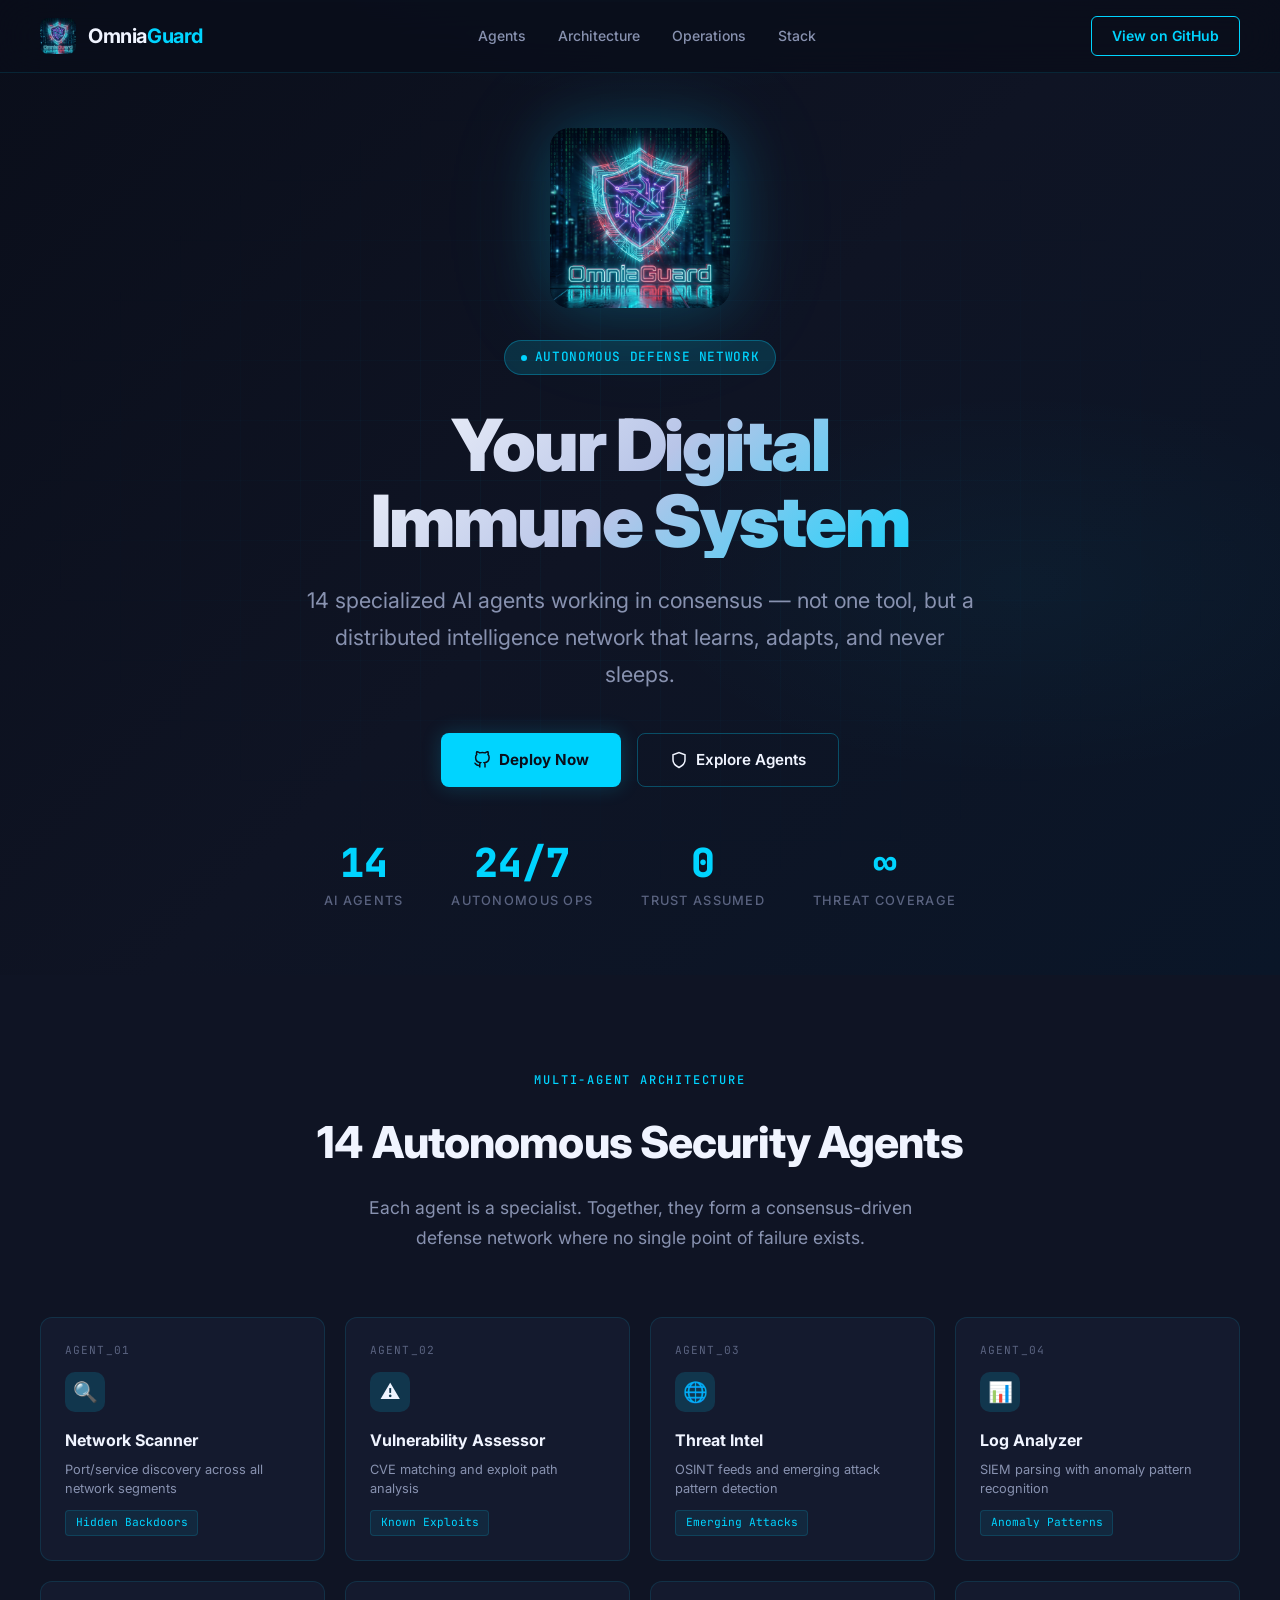
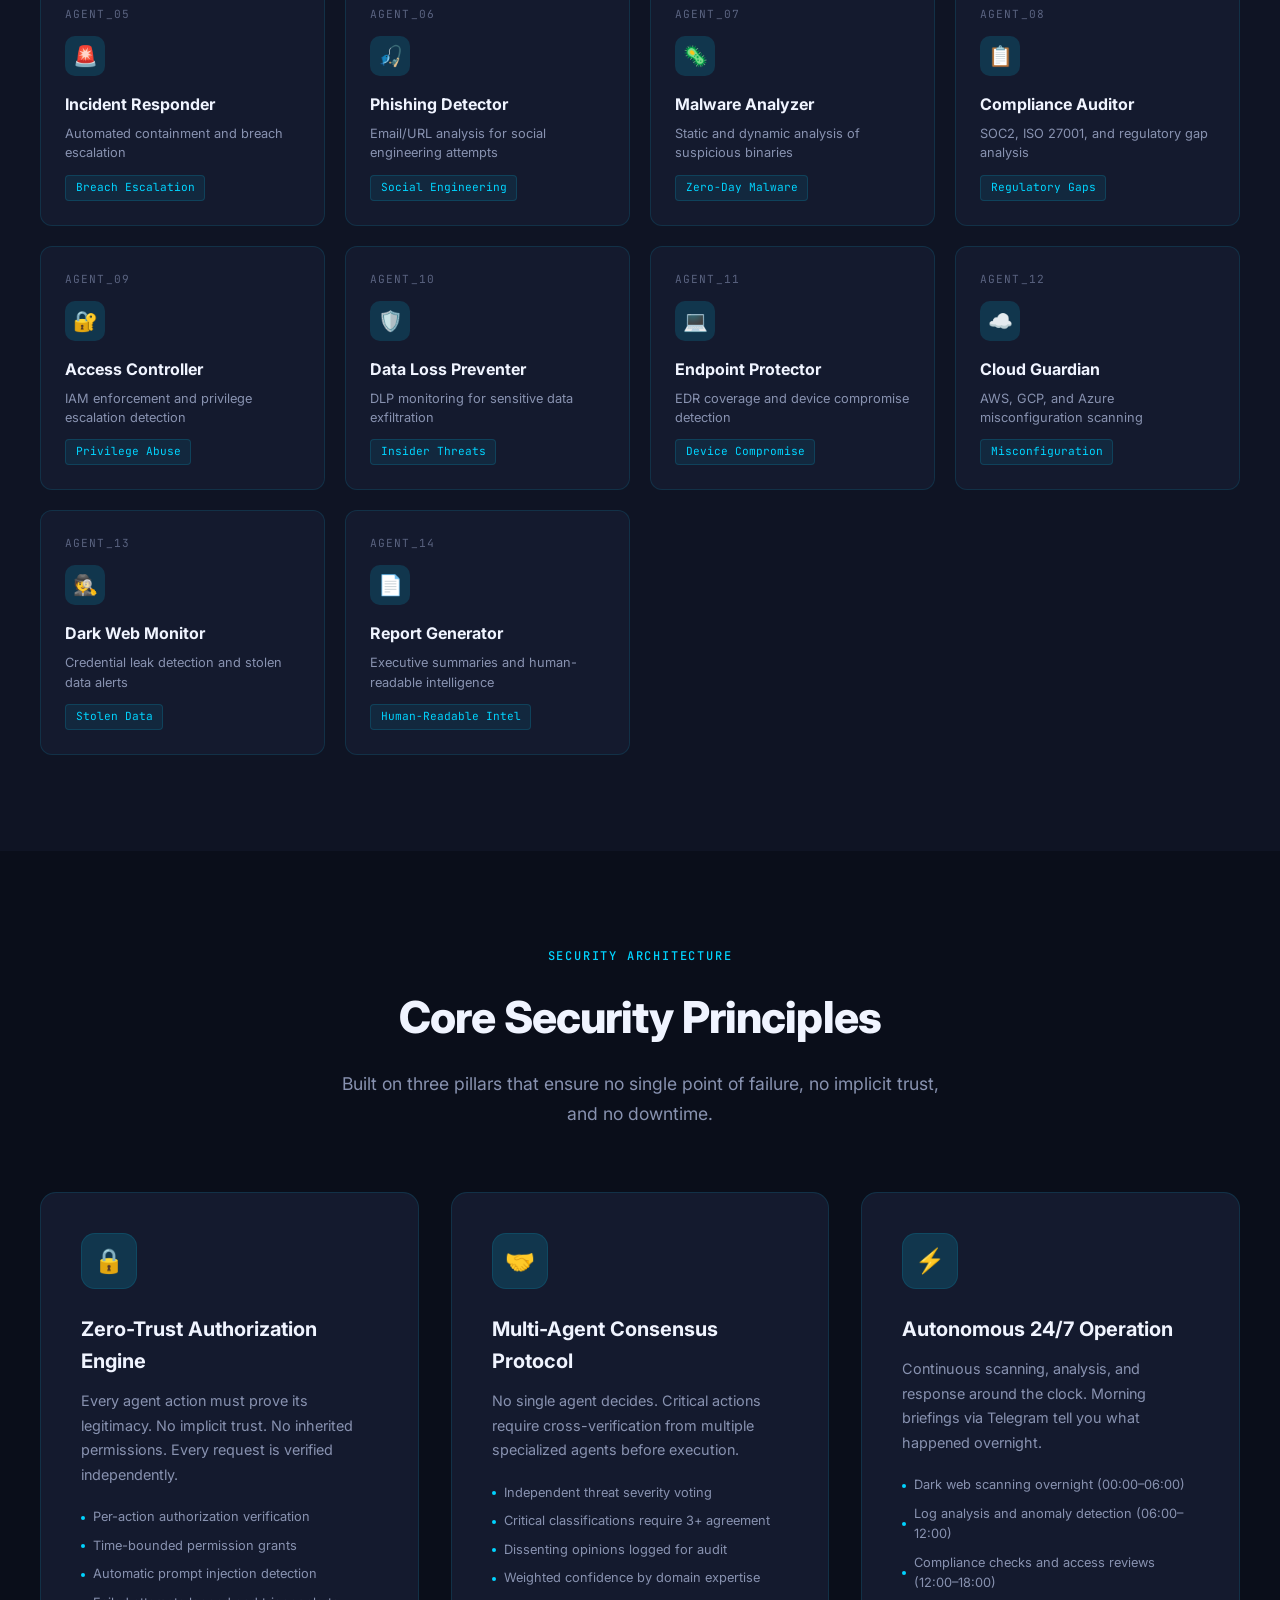
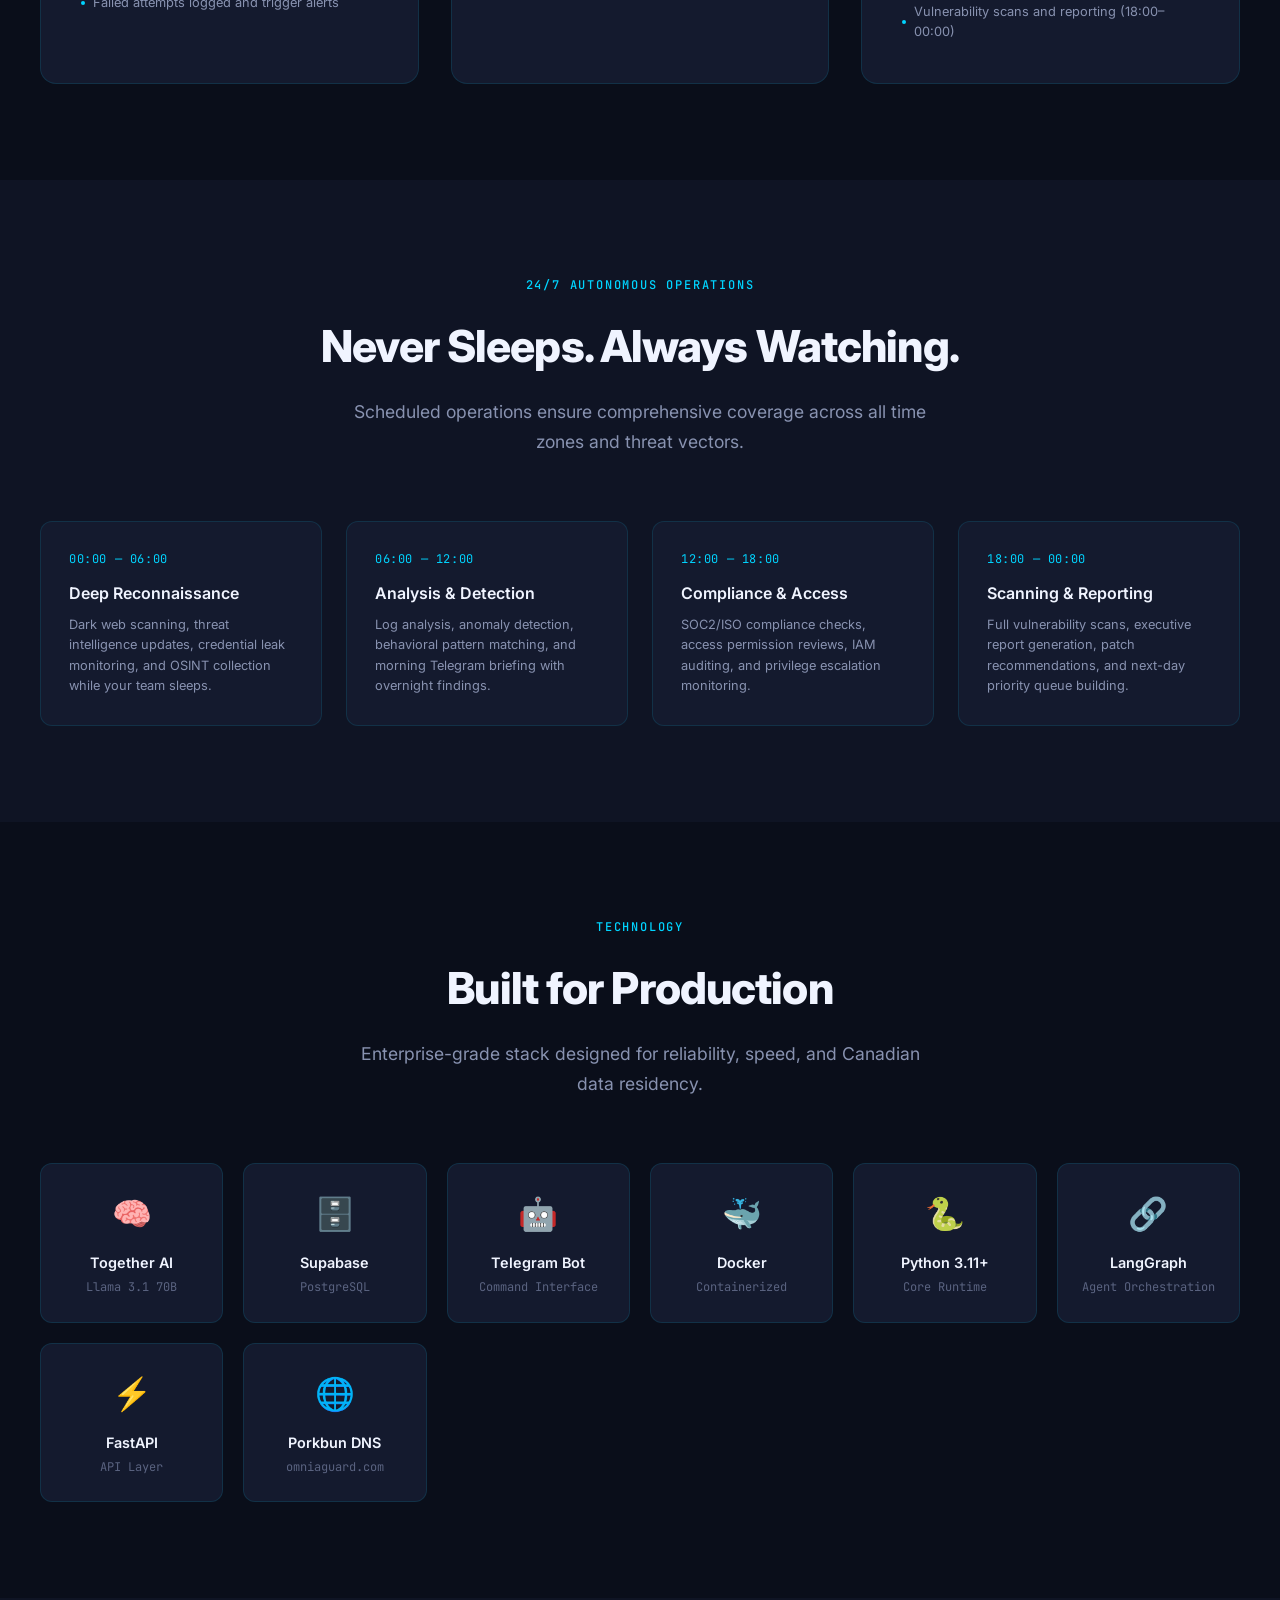
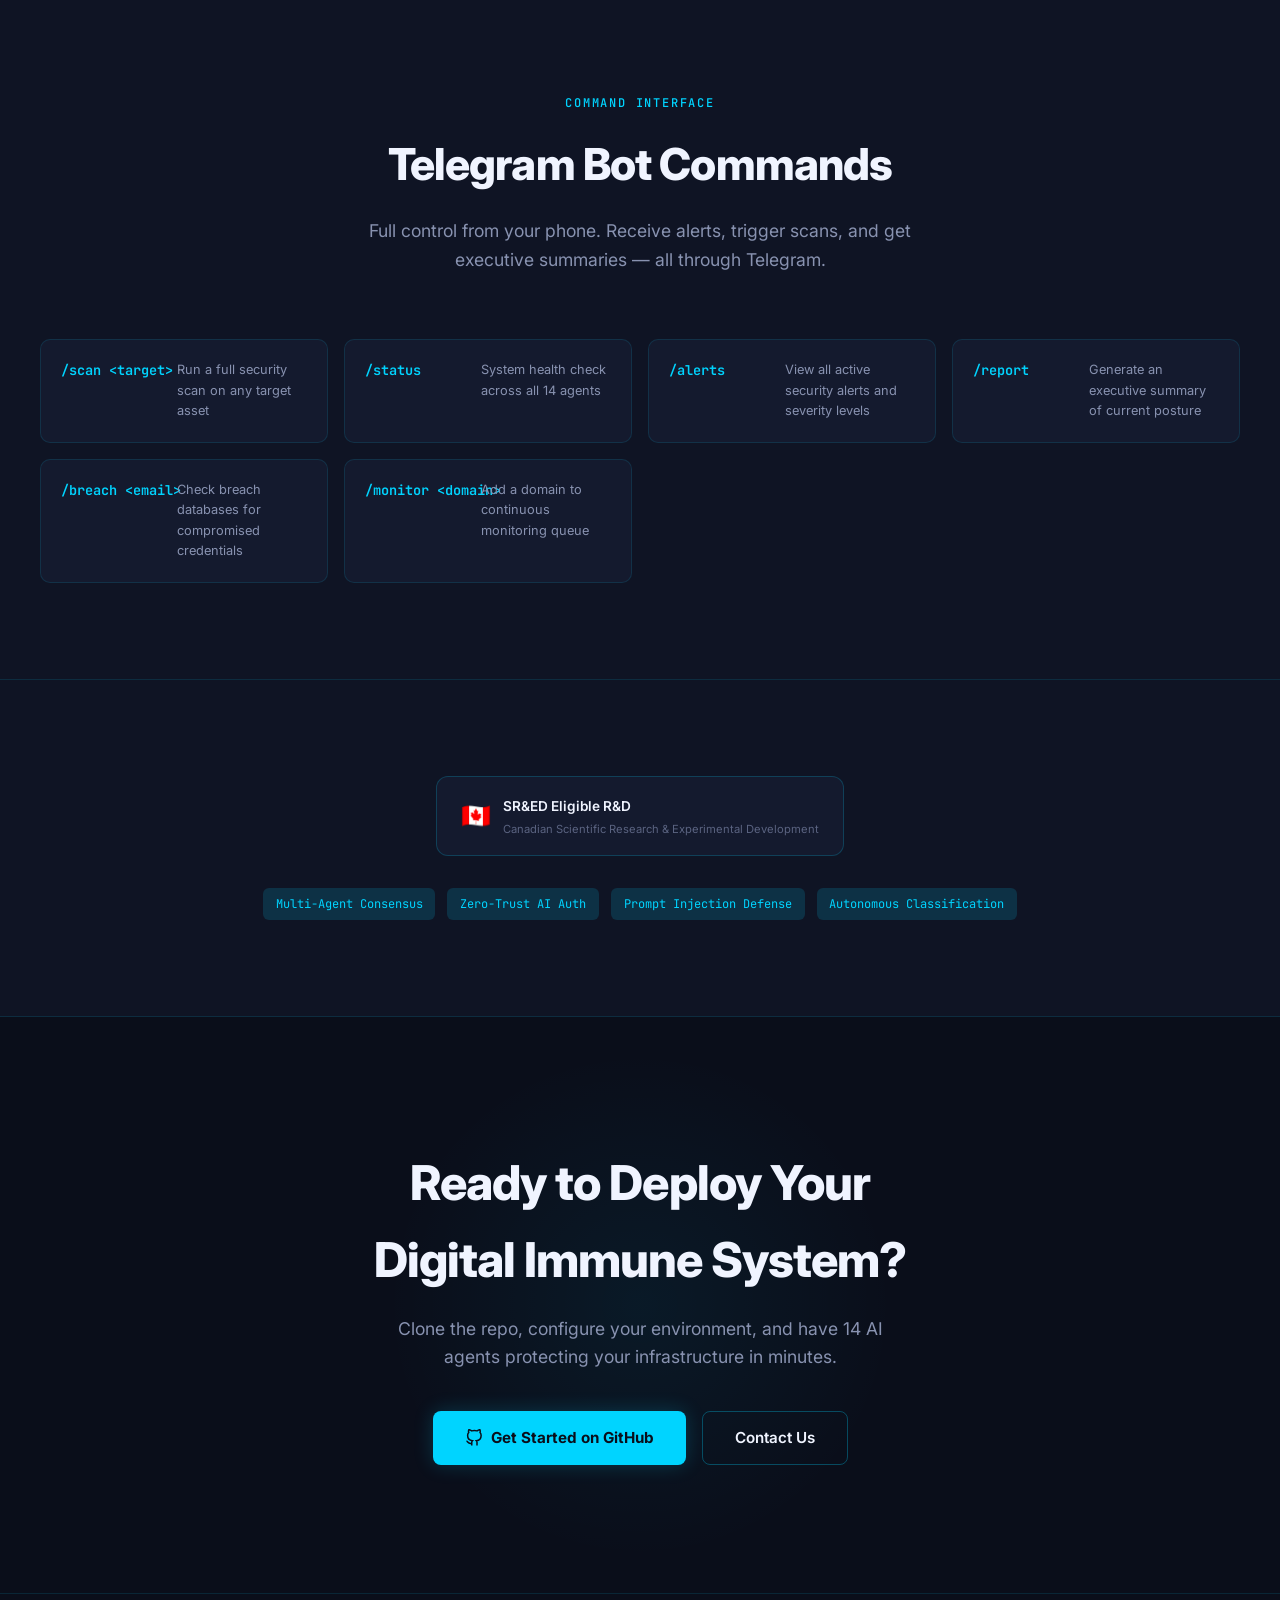
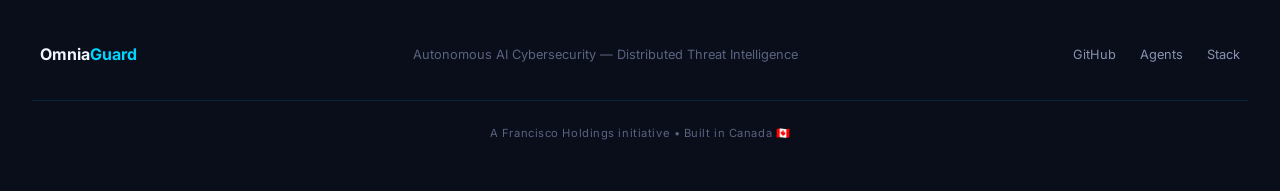
==== index.html @ f6791fde "R&D: Custom landing page with professional dark cybernetic design - Full custom HTML/CSS landing pag" ====
<!DOCTYPE html>
<html lang="en">
<head>
    <meta charset="UTF-8">
    <meta name="viewport" content="width=device-width, initial-scale=1.0">
    <title>OmniaGuard | Autonomous AI Cybersecurity Platform</title>
    <meta name="description" content="14 specialized AI agents working in consensus. Not one tool — a digital immune system that learns, adapts, and never sleeps.">
    <meta name="keywords" content="AI cybersecurity, autonomous security, multi-agent, zero-trust, threat detection, OmniaGuard">
    <meta name="author" content="Francisco Holdings">
    <meta property="og:title" content="OmniaGuard | Autonomous AI Cybersecurity Platform">
    <meta property="og:description" content="14 AI agents. Zero-trust architecture. 24/7 autonomous defense.">
    <meta property="og:type" content="website">
    <link rel="preconnect" href="https://fonts.googleapis.com">
    <link rel="preconnect" href="https://fonts.gstatic.com" crossorigin>
    <link href="https://fonts.googleapis.com/css2?family=JetBrains+Mono:wght@400;500;700&family=Inter:wght@300;400;500;600;700;800;900&display=swap" rel="stylesheet">
    <style>
        /* ============================================
           OmniaGuard Landing Page
           Design: Dark Cybernetic Command Center
           Colors: Deep Navy #0A0E1A, Cyan #00D4FF, 
                   Slate #1A1F35, White #F0F4FF
           ============================================ */

        *, *::before, *::after {
            margin: 0;
            padding: 0;
            box-sizing: border-box;
        }

        :root {
            --bg-primary: #0A0E1A;
            --bg-secondary: #0F1424;
            --bg-card: #141A2E;
            --bg-card-hover: #1A2140;
            --accent: #00D4FF;
            --accent-dim: rgba(0, 212, 255, 0.15);
            --accent-glow: rgba(0, 212, 255, 0.4);
            --text-primary: #F0F4FF;
            --text-secondary: #8892B0;
            --text-muted: #5A6380;
            --border: rgba(0, 212, 255, 0.12);
            --border-hover: rgba(0, 212, 255, 0.3);
            --gradient-hero: linear-gradient(135deg, #0A0E1A 0%, #0F1424 50%, #0A1628 100%);
            --font-sans: 'Inter', -apple-system, BlinkMacSystemFont, sans-serif;
            --font-mono: 'JetBrains Mono', 'Fira Code', monospace;
            --ease-out: cubic-bezier(0.23, 1, 0.32, 1);
            --ease-in-out: cubic-bezier(0.77, 0, 0.175, 1);
        }

        html {
            scroll-behavior: smooth;
            -webkit-font-smoothing: antialiased;
            -moz-osx-font-smoothing: grayscale;
        }

        body {
            font-family: var(--font-sans);
            background: var(--bg-primary);
            color: var(--text-primary);
            line-height: 1.6;
            overflow-x: hidden;
        }

        /* ===== NAVIGATION ===== */
        .nav {
            position: fixed;
            top: 0;
            left: 0;
            right: 0;
            z-index: 1000;
            padding: 1rem 2rem;
            background: rgba(10, 14, 26, 0.85);
            backdrop-filter: blur(20px);
            border-bottom: 1px solid var(--border);
            transition: all 0.3s var(--ease-out);
        }

        .nav-inner {
            max-width: 1200px;
            margin: 0 auto;
            display: flex;
            align-items: center;
            justify-content: space-between;
        }

        .nav-logo {
            display: flex;
            align-items: center;
            gap: 0.75rem;
            text-decoration: none;
        }

        .nav-logo-icon {
            width: 36px;
            height: 36px;
            position: relative;
            border-radius: 8px;
            overflow: hidden;
        }

        .nav-logo-icon img {
            width: 100%;
            height: 100%;
            object-fit: cover;
        }

        .nav-logo-icon svg {
            width: 100%;
            height: 100%;
        }

        .nav-logo-text {
            font-size: 1.25rem;
            font-weight: 700;
            color: var(--text-primary);
            letter-spacing: -0.02em;
        }

        .nav-logo-text span {
            color: var(--accent);
        }

        .nav-links {
            display: flex;
            gap: 2rem;
            list-style: none;
        }

        .nav-links a {
            color: var(--text-secondary);
            text-decoration: none;
            font-size: 0.875rem;
            font-weight: 500;
            transition: color 0.2s var(--ease-out);
            position: relative;
        }

        .nav-links a:hover {
            color: var(--accent);
        }

        .nav-links a::after {
            content: '';
            position: absolute;
            bottom: -4px;
            left: 0;
            width: 0;
            height: 2px;
            background: var(--accent);
            transition: width 0.3s var(--ease-out);
        }

        .nav-links a:hover::after {
            width: 100%;
        }

        .nav-cta {
            padding: 0.5rem 1.25rem;
            background: transparent;
            border: 1px solid var(--accent);
            color: var(--accent);
            border-radius: 6px;
            font-size: 0.875rem;
            font-weight: 600;
            text-decoration: none;
            transition: all 0.2s var(--ease-out);
        }

        .nav-cta:hover {
            background: var(--accent);
            color: var(--bg-primary);
            box-shadow: 0 0 20px var(--accent-glow);
        }

        /* ===== HERO SECTION ===== */
        .hero {
            min-height: 100vh;
            display: flex;
            align-items: center;
            justify-content: center;
            position: relative;
            padding: 8rem 2rem 4rem;
            background: var(--gradient-hero);
            overflow: hidden;
        }

        .hero::before {
            content: '';
            position: absolute;
            top: 0;
            left: 0;
            right: 0;
            bottom: 0;
            background: 
                radial-gradient(ellipse 80% 50% at 50% -20%, rgba(0, 212, 255, 0.08) 0%, transparent 60%),
                radial-gradient(ellipse 60% 40% at 80% 60%, rgba(0, 212, 255, 0.04) 0%, transparent 50%);
            pointer-events: none;
        }

        /* Grid background */
        .hero-grid {
            position: absolute;
            top: 0;
            left: 0;
            right: 0;
            bottom: 0;
            background-image: 
                linear-gradient(rgba(0, 212, 255, 0.03) 1px, transparent 1px),
                linear-gradient(90deg, rgba(0, 212, 255, 0.03) 1px, transparent 1px);
            background-size: 60px 60px;
            mask-image: radial-gradient(ellipse 70% 60% at 50% 50%, black 20%, transparent 70%);
            -webkit-mask-image: radial-gradient(ellipse 70% 60% at 50% 50%, black 20%, transparent 70%);
        }

        /* Floating particles */
        .particles {
            position: absolute;
            top: 0;
            left: 0;
            right: 0;
            bottom: 0;
            pointer-events: none;
        }

        .particle {
            position: absolute;
            width: 3px;
            height: 3px;
            background: var(--accent);
            border-radius: 50%;
            opacity: 0;
            animation: float-particle 8s infinite;
        }

        .particle:nth-child(1) { left: 10%; top: 20%; animation-delay: 0s; }
        .particle:nth-child(2) { left: 25%; top: 60%; animation-delay: 1.5s; }
        .particle:nth-child(3) { left: 45%; top: 30%; animation-delay: 3s; }
        .particle:nth-child(4) { left: 65%; top: 70%; animation-delay: 4.5s; }
        .particle:nth-child(5) { left: 80%; top: 40%; animation-delay: 6s; }
        .particle:nth-child(6) { left: 90%; top: 80%; animation-delay: 2s; }
        .particle:nth-child(7) { left: 15%; top: 85%; animation-delay: 5s; }
        .particle:nth-child(8) { left: 55%; top: 15%; animation-delay: 7s; }

        @keyframes float-particle {
            0%, 100% { opacity: 0; transform: translateY(0) scale(1); }
            10% { opacity: 0.6; }
            50% { opacity: 0.3; transform: translateY(-40px) scale(1.5); }
            90% { opacity: 0.6; }
        }

        .hero-logo {
            width: 180px;
            height: 180px;
            margin: 0 auto 2rem;
            border-radius: 20px;
            overflow: hidden;
            box-shadow: 0 0 60px rgba(0, 212, 255, 0.2), 0 0 120px rgba(0, 212, 255, 0.1);
            animation: fade-up 0.6s var(--ease-out) forwards;
        }

        .hero-logo img {
            width: 100%;
            height: 100%;
            object-fit: cover;
        }

        .hero-content {
            position: relative;
            z-index: 2;
            text-align: center;
            max-width: 900px;
        }

        .hero-badge {
            display: inline-flex;
            align-items: center;
            gap: 0.5rem;
            padding: 0.4rem 1rem;
            background: var(--accent-dim);
            border: 1px solid var(--border-hover);
            border-radius: 100px;
            font-size: 0.8rem;
            font-weight: 500;
            color: var(--accent);
            margin-bottom: 2rem;
            font-family: var(--font-mono);
            letter-spacing: 0.05em;
        }

        .hero-badge::before {
            content: '';
            width: 6px;
            height: 6px;
            background: var(--accent);
            border-radius: 50%;
            animation: pulse-dot 2s infinite;
        }

        @keyframes pulse-dot {
            0%, 100% { opacity: 1; box-shadow: 0 0 0 0 var(--accent-glow); }
            50% { opacity: 0.7; box-shadow: 0 0 0 6px transparent; }
        }

        .hero-title {
            font-size: clamp(2.5rem, 6vw, 4.5rem);
            font-weight: 900;
            line-height: 1.05;
            letter-spacing: -0.03em;
            margin-bottom: 1.5rem;
            background: linear-gradient(135deg, #FFFFFF 0%, #B8C5E8 50%, #00D4FF 100%);
            -webkit-background-clip: text;
            -webkit-text-fill-color: transparent;
            background-clip: text;
        }

        .hero-subtitle {
            font-size: clamp(1.1rem, 2vw, 1.35rem);
            color: var(--text-secondary);
            max-width: 680px;
            margin: 0 auto 2.5rem;
            line-height: 1.7;
            font-weight: 400;
        }

        .hero-stats {
            display: flex;
            justify-content: center;
            gap: 3rem;
            margin-top: 3.5rem;
            flex-wrap: wrap;
        }

        .hero-stat {
            text-align: center;
        }

        .hero-stat-number {
            font-size: 2.5rem;
            font-weight: 800;
            color: var(--accent);
            font-family: var(--font-mono);
            line-height: 1;
        }

        .hero-stat-label {
            font-size: 0.8rem;
            color: var(--text-muted);
            text-transform: uppercase;
            letter-spacing: 0.1em;
            margin-top: 0.5rem;
            font-weight: 500;
        }

        .hero-actions {
            display: flex;
            gap: 1rem;
            justify-content: center;
            flex-wrap: wrap;
        }

        .btn-primary {
            display: inline-flex;
            align-items: center;
            gap: 0.5rem;
            padding: 0.875rem 2rem;
            background: var(--accent);
            color: var(--bg-primary);
            border: none;
            border-radius: 8px;
            font-size: 0.95rem;
            font-weight: 700;
            text-decoration: none;
            cursor: pointer;
            transition: all 0.2s var(--ease-out);
            box-shadow: 0 0 20px rgba(0, 212, 255, 0.2);
        }

        .btn-primary:hover {
            transform: translateY(-2px);
            box-shadow: 0 0 40px rgba(0, 212, 255, 0.4);
        }

        .btn-primary:active {
            transform: scale(0.97);
        }

        .btn-secondary {
            display: inline-flex;
            align-items: center;
            gap: 0.5rem;
            padding: 0.875rem 2rem;
            background: transparent;
            color: var(--text-primary);
            border: 1px solid var(--border-hover);
            border-radius: 8px;
            font-size: 0.95rem;
            font-weight: 600;
            text-decoration: none;
            cursor: pointer;
            transition: all 0.2s var(--ease-out);
        }

        .btn-secondary:hover {
            border-color: var(--accent);
            background: var(--accent-dim);
            transform: translateY(-2px);
        }

        /* ===== SECTIONS COMMON ===== */
        .section {
            padding: 6rem 2rem;
            position: relative;
        }

        .section-inner {
            max-width: 1200px;
            margin: 0 auto;
        }

        .section-header {
            text-align: center;
            margin-bottom: 4rem;
        }

        .section-label {
            font-family: var(--font-mono);
            font-size: 0.75rem;
            font-weight: 500;
            color: var(--accent);
            text-transform: uppercase;
            letter-spacing: 0.15em;
            margin-bottom: 1rem;
            display: block;
        }

        .section-title {
            font-size: clamp(1.75rem, 4vw, 2.75rem);
            font-weight: 800;
            letter-spacing: -0.02em;
            margin-bottom: 1rem;
            color: var(--text-primary);
        }

        .section-desc {
            font-size: 1.1rem;
            color: var(--text-secondary);
            max-width: 600px;
            margin: 0 auto;
            line-height: 1.7;
        }

        /* ===== AGENTS SECTION ===== */
        .agents-section {
            background: var(--bg-secondary);
        }

        .agents-grid {
            display: grid;
            grid-template-columns: repeat(auto-fill, minmax(260px, 1fr));
            gap: 1.25rem;
        }

        .agent-card {
            background: var(--bg-card);
            border: 1px solid var(--border);
            border-radius: 12px;
            padding: 1.5rem;
            transition: all 0.3s var(--ease-out);
            position: relative;
            overflow: hidden;
        }

        .agent-card::before {
            content: '';
            position: absolute;
            top: 0;
            left: 0;
            right: 0;
            height: 2px;
            background: linear-gradient(90deg, transparent, var(--accent), transparent);
            opacity: 0;
            transition: opacity 0.3s var(--ease-out);
        }

        .agent-card:hover {
            border-color: var(--border-hover);
            background: var(--bg-card-hover);
            transform: translateY(-4px);
            box-shadow: 0 8px 32px rgba(0, 0, 0, 0.3);
        }

        .agent-card:hover::before {
            opacity: 1;
        }

        .agent-number {
            font-family: var(--font-mono);
            font-size: 0.7rem;
            color: var(--text-muted);
            margin-bottom: 0.75rem;
            letter-spacing: 0.1em;
        }

        .agent-icon {
            width: 40px;
            height: 40px;
            display: flex;
            align-items: center;
            justify-content: center;
            background: var(--accent-dim);
            border-radius: 10px;
            margin-bottom: 1rem;
            font-size: 1.25rem;
        }

        .agent-name {
            font-size: 1rem;
            font-weight: 700;
            color: var(--text-primary);
            margin-bottom: 0.4rem;
        }

        .agent-function {
            font-size: 0.8rem;
            color: var(--text-secondary);
            line-height: 1.5;
        }

        .agent-tag {
            display: inline-block;
            margin-top: 0.75rem;
            padding: 0.2rem 0.6rem;
            background: rgba(0, 212, 255, 0.08);
            border: 1px solid rgba(0, 212, 255, 0.15);
            border-radius: 4px;
            font-size: 0.7rem;
            font-family: var(--font-mono);
            color: var(--accent);
        }

        /* ===== PRINCIPLES SECTION ===== */
        .principles-grid {
            display: grid;
            grid-template-columns: repeat(auto-fit, minmax(320px, 1fr));
            gap: 2rem;
        }

        .principle-card {
            background: var(--bg-card);
            border: 1px solid var(--border);
            border-radius: 16px;
            padding: 2.5rem;
            position: relative;
            transition: all 0.3s var(--ease-out);
        }

        .principle-card:hover {
            border-color: var(--border-hover);
            transform: translateY(-2px);
        }

        .principle-icon {
            width: 56px;
            height: 56px;
            display: flex;
            align-items: center;
            justify-content: center;
            background: var(--accent-dim);
            border: 1px solid var(--border);
            border-radius: 14px;
            margin-bottom: 1.5rem;
            font-size: 1.5rem;
        }

        .principle-title {
            font-size: 1.25rem;
            font-weight: 700;
            margin-bottom: 0.75rem;
            color: var(--text-primary);
        }

        .principle-desc {
            font-size: 0.9rem;
            color: var(--text-secondary);
            line-height: 1.7;
            margin-bottom: 1.25rem;
        }

        .principle-features {
            list-style: none;
            display: flex;
            flex-direction: column;
            gap: 0.5rem;
        }

        .principle-features li {
            font-size: 0.8rem;
            color: var(--text-secondary);
            display: flex;
            align-items: center;
            gap: 0.5rem;
        }

        .principle-features li::before {
            content: '';
            width: 4px;
            height: 4px;
            background: var(--accent);
            border-radius: 50%;
            flex-shrink: 0;
        }

        /* ===== TECH STACK SECTION ===== */
        .tech-section {
            background: var(--bg-secondary);
        }

        .tech-grid {
            display: grid;
            grid-template-columns: repeat(auto-fit, minmax(180px, 1fr));
            gap: 1.25rem;
        }

        .tech-item {
            background: var(--bg-card);
            border: 1px solid var(--border);
            border-radius: 12px;
            padding: 1.5rem;
            text-align: center;
            transition: all 0.3s var(--ease-out);
        }

        .tech-item:hover {
            border-color: var(--border-hover);
            transform: translateY(-2px);
        }

        .tech-item-icon {
            font-size: 2rem;
            margin-bottom: 0.75rem;
            display: block;
        }

        .tech-item-name {
            font-size: 0.9rem;
            font-weight: 600;
            color: var(--text-primary);
            margin-bottom: 0.25rem;
        }

        .tech-item-desc {
            font-size: 0.75rem;
            color: var(--text-muted);
            font-family: var(--font-mono);
        }

        /* ===== OPERATIONS SECTION ===== */
        .ops-timeline {
            display: grid;
            grid-template-columns: repeat(auto-fit, minmax(240px, 1fr));
            gap: 1.5rem;
        }

        .ops-block {
            background: var(--bg-card);
            border: 1px solid var(--border);
            border-radius: 12px;
            padding: 1.75rem;
            position: relative;
            transition: all 0.3s var(--ease-out);
        }

        .ops-block:hover {
            border-color: var(--border-hover);
        }

        .ops-time {
            font-family: var(--font-mono);
            font-size: 0.75rem;
            color: var(--accent);
            margin-bottom: 0.75rem;
            letter-spacing: 0.05em;
        }

        .ops-title {
            font-size: 1rem;
            font-weight: 600;
            color: var(--text-primary);
            margin-bottom: 0.5rem;
        }

        .ops-desc {
            font-size: 0.8rem;
            color: var(--text-secondary);
            line-height: 1.6;
        }

        /* ===== TELEGRAM SECTION ===== */
        .telegram-section {
            background: var(--bg-secondary);
        }

        .telegram-grid {
            display: grid;
            grid-template-columns: repeat(auto-fill, minmax(280px, 1fr));
            gap: 1rem;
        }

        .telegram-cmd {
            display: flex;
            align-items: flex-start;
            gap: 1rem;
            padding: 1.25rem;
            background: var(--bg-card);
            border: 1px solid var(--border);
            border-radius: 10px;
            transition: all 0.2s var(--ease-out);
        }

        .telegram-cmd:hover {
            border-color: var(--border-hover);
        }

        .telegram-cmd-code {
            font-family: var(--font-mono);
            font-size: 0.85rem;
            color: var(--accent);
            font-weight: 600;
            white-space: nowrap;
            min-width: 100px;
        }

        .telegram-cmd-desc {
            font-size: 0.8rem;
            color: var(--text-secondary);
        }

        /* ===== CTA SECTION ===== */
        .cta-section {
            text-align: center;
            padding: 8rem 2rem;
            position: relative;
            overflow: hidden;
        }

        .cta-section::before {
            content: '';
            position: absolute;
            top: 50%;
            left: 50%;
            transform: translate(-50%, -50%);
            width: 600px;
            height: 600px;
            background: radial-gradient(circle, rgba(0, 212, 255, 0.06) 0%, transparent 60%);
            pointer-events: none;
        }

        .cta-title {
            font-size: clamp(2rem, 4vw, 3rem);
            font-weight: 800;
            letter-spacing: -0.02em;
            margin-bottom: 1rem;
        }

        .cta-desc {
            font-size: 1.1rem;
            color: var(--text-secondary);
            margin-bottom: 2.5rem;
            max-width: 500px;
            margin-left: auto;
            margin-right: auto;
        }

        .cta-actions {
            display: flex;
            gap: 1rem;
            justify-content: center;
            flex-wrap: wrap;
        }

        /* ===== SR&ED BADGE ===== */
        .sred-section {
            background: var(--bg-secondary);
            border-top: 1px solid var(--border);
            border-bottom: 1px solid var(--border);
        }

        .sred-content {
            display: flex;
            align-items: center;
            gap: 2rem;
            max-width: 800px;
            margin: 0 auto;
            flex-wrap: wrap;
            justify-content: center;
        }

        .sred-badge {
            display: flex;
            align-items: center;
            gap: 0.75rem;
            padding: 1rem 1.5rem;
            background: var(--bg-card);
            border: 1px solid rgba(0, 212, 255, 0.2);
            border-radius: 12px;
        }

        .sred-badge-icon {
            font-size: 1.5rem;
        }

        .sred-badge-text {
            font-size: 0.85rem;
            font-weight: 600;
            color: var(--text-primary);
        }

        .sred-badge-sub {
            font-size: 0.7rem;
            color: var(--text-muted);
            display: block;
            margin-top: 0.2rem;
        }

        .sred-items {
            display: flex;
            flex-wrap: wrap;
            gap: 0.75rem;
        }

        .sred-item {
            padding: 0.4rem 0.8rem;
            background: var(--accent-dim);
            border-radius: 6px;
            font-size: 0.75rem;
            font-family: var(--font-mono);
            color: var(--accent);
        }

        /* ===== FOOTER ===== */
        .footer {
            padding: 3rem 2rem;
            border-top: 1px solid var(--border);
            background: var(--bg-primary);
        }

        .footer-inner {
            max-width: 1200px;
            margin: 0 auto;
            display: flex;
            align-items: center;
            justify-content: space-between;
            flex-wrap: wrap;
            gap: 1rem;
        }

        .footer-left {
            display: flex;
            align-items: center;
            gap: 0.75rem;
        }

        .footer-logo-text {
            font-weight: 700;
            font-size: 1rem;
            color: var(--text-primary);
        }

        .footer-logo-text span {
            color: var(--accent);
        }

        .footer-center {
            font-size: 0.8rem;
            color: var(--text-muted);
        }

        .footer-right {
            display: flex;
            gap: 1.5rem;
            align-items: center;
        }

        .footer-link {
            font-size: 0.8rem;
            color: var(--text-secondary);
            text-decoration: none;
            transition: color 0.2s;
        }

        .footer-link:hover {
            color: var(--accent);
        }

        .footer-attribution {
            text-align: center;
            margin-top: 2rem;
            padding-top: 1.5rem;
            border-top: 1px solid var(--border);
            font-size: 0.7rem;
            color: var(--text-muted);
            letter-spacing: 0.05em;
        }

        /* ===== MOBILE MENU ===== */
        .mobile-menu-btn {
            display: none;
            background: none;
            border: none;
            color: var(--text-primary);
            cursor: pointer;
            padding: 0.5rem;
        }

        .mobile-menu-btn svg {
            width: 24px;
            height: 24px;
        }

        /* ===== ANIMATIONS ===== */
        @keyframes fade-up {
            from { opacity: 0; transform: translateY(20px); }
            to { opacity: 1; transform: translateY(0); }
        }

        .animate-in {
            animation: fade-up 0.6s var(--ease-out) forwards;
            opacity: 0;
        }

        .animate-delay-1 { animation-delay: 0.1s; }
        .animate-delay-2 { animation-delay: 0.2s; }
        .animate-delay-3 { animation-delay: 0.3s; }
        .animate-delay-4 { animation-delay: 0.4s; }

        /* ===== RESPONSIVE ===== */
        @media (max-width: 768px) {
            .nav-links {
                display: none;
            }

            .nav-cta {
                display: none;
            }

            .mobile-menu-btn {
                display: block;
            }

            .hero {
                padding: 6rem 1.5rem 3rem;
                min-height: auto;
            }

            .hero-stats {
                gap: 1.5rem;
            }

            .hero-stat-number {
                font-size: 2rem;
            }

            .section {
                padding: 4rem 1.5rem;
            }

            .agents-grid {
                grid-template-columns: 1fr;
            }

            .principles-grid {
                grid-template-columns: 1fr;
            }

            .tech-grid {
                grid-template-columns: repeat(2, 1fr);
            }

            .ops-timeline {
                grid-template-columns: 1fr;
            }

            .telegram-grid {
                grid-template-columns: 1fr;
            }

            .footer-inner {
                flex-direction: column;
                text-align: center;
            }

            .sred-content {
                flex-direction: column;
                text-align: center;
            }
        }

        @media (max-width: 480px) {
            .hero-title {
                font-size: 2rem;
            }

            .tech-grid {
                grid-template-columns: 1fr 1fr;
            }
        }

        /* ===== SCROLL ANIMATIONS ===== */
        .reveal {
            opacity: 0;
            transform: translateY(30px);
            transition: all 0.8s var(--ease-out);
        }

        .reveal.visible {
            opacity: 1;
            transform: translateY(0);
        }

        /* Scanline effect on hero */
        .scanline {
            position: absolute;
            top: 0;
            left: 0;
            right: 0;
            height: 2px;
            background: linear-gradient(90deg, transparent, var(--accent-glow), transparent);
            animation: scan 6s linear infinite;
            opacity: 0.3;
        }

        @keyframes scan {
            0% { top: 0; }
            100% { top: 100%; }
        }
    </style>
</head>
<body>
    <!-- Navigation -->
    <nav class="nav">
        <div class="nav-inner">
            <a href="#" class="nav-logo">
                <div class="nav-logo-icon">
                    <img src="assets/omniaguard-logo.webp" alt="OmniaGuard">
                </div>
                <span class="nav-logo-text">Omnia<span>Guard</span></span>
            </a>
            <ul class="nav-links">
                <li><a href="#agents">Agents</a></li>
                <li><a href="#principles">Architecture</a></li>
                <li><a href="#operations">Operations</a></li>
                <li><a href="#tech">Stack</a></li>
            </ul>
            <a href="https://github.com/franciscoderek7/omniaguard" class="nav-cta" target="_blank" rel="noopener">View on GitHub</a>
            <button class="mobile-menu-btn" aria-label="Menu">
                <svg viewBox="0 0 24 24" fill="none" stroke="currentColor" stroke-width="2">
                    <path d="M3 12h18M3 6h18M3 18h18"/>
                </svg>
            </button>
        </div>
    </nav>

    <!-- Hero Section -->
    <section class="hero">
        <div class="hero-grid"></div>
        <div class="scanline"></div>
        <div class="particles">
            <div class="particle"></div>
            <div class="particle"></div>
            <div class="particle"></div>
            <div class="particle"></div>
            <div class="particle"></div>
            <div class="particle"></div>
            <div class="particle"></div>
            <div class="particle"></div>
        </div>
        <div class="hero-content">
            <div class="hero-logo">
                <img src="assets/omniaguard-logo.webp" alt="OmniaGuard - Autonomous AI Cybersecurity">
            </div>
            <div class="hero-badge animate-in">AUTONOMOUS DEFENSE NETWORK</div>
            <h1 class="hero-title animate-in animate-delay-1">Your Digital<br>Immune System</h1>
            <p class="hero-subtitle animate-in animate-delay-2">14 specialized AI agents working in consensus — not one tool, but a distributed intelligence network that learns, adapts, and never sleeps.</p>
            <div class="hero-actions animate-in animate-delay-3">
                <a href="https://github.com/franciscoderek7/omniaguard" class="btn-primary" target="_blank" rel="noopener">
                    <svg width="18" height="18" viewBox="0 0 24 24" fill="none" stroke="currentColor" stroke-width="2"><path d="M9 19c-5 1.5-5-2.5-7-3m14 6v-3.87a3.37 3.37 0 0 0-.94-2.61c3.14-.35 6.44-1.54 6.44-7A5.44 5.44 0 0 0 20 4.77 5.07 5.07 0 0 0 19.91 1S18.73.65 16 2.48a13.38 13.38 0 0 0-7 0C6.27.65 5.09 1 5.09 1A5.07 5.07 0 0 0 5 4.77a5.44 5.44 0 0 0-1.5 3.78c0 5.42 3.3 6.61 6.44 7A3.37 3.37 0 0 0 9 18.13V22"/></svg>
                    Deploy Now
                </a>
                <a href="#agents" class="btn-secondary">
                    <svg width="18" height="18" viewBox="0 0 24 24" fill="none" stroke="currentColor" stroke-width="2"><path d="M12 22s8-4 8-10V5l-8-3-8 3v7c0 6 8 10 8 10z"/></svg>
                    Explore Agents
                </a>
            </div>
            <div class="hero-stats animate-in animate-delay-4">
                <div class="hero-stat">
                    <div class="hero-stat-number">14</div>
                    <div class="hero-stat-label">AI Agents</div>
                </div>
                <div class="hero-stat">
                    <div class="hero-stat-number">24/7</div>
                    <div class="hero-stat-label">Autonomous Ops</div>
                </div>
                <div class="hero-stat">
                    <div class="hero-stat-number">0</div>
                    <div class="hero-stat-label">Trust Assumed</div>
                </div>
                <div class="hero-stat">
                    <div class="hero-stat-number">∞</div>
                    <div class="hero-stat-label">Threat Coverage</div>
                </div>
            </div>
        </div>
    </section>

    <!-- Agents Section -->
    <section class="section agents-section" id="agents">
        <div class="section-inner">
            <div class="section-header reveal">
                <span class="section-label">Multi-Agent Architecture</span>
                <h2 class="section-title">14 Autonomous Security Agents</h2>
                <p class="section-desc">Each agent is a specialist. Together, they form a consensus-driven defense network where no single point of failure exists.</p>
            </div>
            <div class="agents-grid">
                <div class="agent-card reveal">
                    <div class="agent-number">AGENT_01</div>
                    <div class="agent-icon">🔍</div>
                    <div class="agent-name">Network Scanner</div>
                    <div class="agent-function">Port/service discovery across all network segments</div>
                    <div class="agent-tag">Hidden Backdoors</div>
                </div>
                <div class="agent-card reveal">
                    <div class="agent-number">AGENT_02</div>
                    <div class="agent-icon">⚠️</div>
                    <div class="agent-name">Vulnerability Assessor</div>
                    <div class="agent-function">CVE matching and exploit path analysis</div>
                    <div class="agent-tag">Known Exploits</div>
                </div>
                <div class="agent-card reveal">
                    <div class="agent-number">AGENT_03</div>
                    <div class="agent-icon">🌐</div>
                    <div class="agent-name">Threat Intel</div>
                    <div class="agent-function">OSINT feeds and emerging attack pattern detection</div>
                    <div class="agent-tag">Emerging Attacks</div>
                </div>
                <div class="agent-card reveal">
                    <div class="agent-number">AGENT_04</div>
                    <div class="agent-icon">📊</div>
                    <div class="agent-name">Log Analyzer</div>
                    <div class="agent-function">SIEM parsing with anomaly pattern recognition</div>
                    <div class="agent-tag">Anomaly Patterns</div>
                </div>
                <div class="agent-card reveal">
                    <div class="agent-number">AGENT_05</div>
                    <div class="agent-icon">🚨</div>
                    <div class="agent-name">Incident Responder</div>
                    <div class="agent-function">Automated containment and breach escalation</div>
                    <div class="agent-tag">Breach Escalation</div>
                </div>
                <div class="agent-card reveal">
                    <div class="agent-number">AGENT_06</div>
                    <div class="agent-icon">🎣</div>
                    <div class="agent-name">Phishing Detector</div>
                    <div class="agent-function">Email/URL analysis for social engineering attempts</div>
                    <div class="agent-tag">Social Engineering</div>
                </div>
                <div class="agent-card reveal">
                    <div class="agent-number">AGENT_07</div>
                    <div class="agent-icon">🦠</div>
                    <div class="agent-name">Malware Analyzer</div>
                    <div class="agent-function">Static and dynamic analysis of suspicious binaries</div>
                    <div class="agent-tag">Zero-Day Malware</div>
                </div>
                <div class="agent-card reveal">
                    <div class="agent-number">AGENT_08</div>
                    <div class="agent-icon">📋</div>
                    <div class="agent-name">Compliance Auditor</div>
                    <div class="agent-function">SOC2, ISO 27001, and regulatory gap analysis</div>
                    <div class="agent-tag">Regulatory Gaps</div>
                </div>
                <div class="agent-card reveal">
                    <div class="agent-number">AGENT_09</div>
                    <div class="agent-icon">🔐</div>
                    <div class="agent-name">Access Controller</div>
                    <div class="agent-function">IAM enforcement and privilege escalation detection</div>
                    <div class="agent-tag">Privilege Abuse</div>
                </div>
                <div class="agent-card reveal">
                    <div class="agent-number">AGENT_10</div>
                    <div class="agent-icon">🛡️</div>
                    <div class="agent-name">Data Loss Preventer</div>
                    <div class="agent-function">DLP monitoring for sensitive data exfiltration</div>
                    <div class="agent-tag">Insider Threats</div>
                </div>
                <div class="agent-card reveal">
                    <div class="agent-number">AGENT_11</div>
                    <div class="agent-icon">💻</div>
                    <div class="agent-name">Endpoint Protector</div>
                    <div class="agent-function">EDR coverage and device compromise detection</div>
                    <div class="agent-tag">Device Compromise</div>
                </div>
                <div class="agent-card reveal">
                    <div class="agent-number">AGENT_12</div>
                    <div class="agent-icon">☁️</div>
                    <div class="agent-name">Cloud Guardian</div>
                    <div class="agent-function">AWS, GCP, and Azure misconfiguration scanning</div>
                    <div class="agent-tag">Misconfiguration</div>
                </div>
                <div class="agent-card reveal">
                    <div class="agent-number">AGENT_13</div>
                    <div class="agent-icon">🕵️</div>
                    <div class="agent-name">Dark Web Monitor</div>
                    <div class="agent-function">Credential leak detection and stolen data alerts</div>
                    <div class="agent-tag">Stolen Data</div>
                </div>
                <div class="agent-card reveal">
                    <div class="agent-number">AGENT_14</div>
                    <div class="agent-icon">📄</div>
                    <div class="agent-name">Report Generator</div>
                    <div class="agent-function">Executive summaries and human-readable intelligence</div>
                    <div class="agent-tag">Human-Readable Intel</div>
                </div>
            </div>
        </div>
    </section>

    <!-- Core Principles Section -->
    <section class="section" id="principles">
        <div class="section-inner">
            <div class="section-header reveal">
                <span class="section-label">Security Architecture</span>
                <h2 class="section-title">Core Security Principles</h2>
                <p class="section-desc">Built on three pillars that ensure no single point of failure, no implicit trust, and no downtime.</p>
            </div>
            <div class="principles-grid">
                <div class="principle-card reveal">
                    <div class="principle-icon">🔒</div>
                    <h3 class="principle-title">Zero-Trust Authorization Engine</h3>
                    <p class="principle-desc">Every agent action must prove its legitimacy. No implicit trust. No inherited permissions. Every request is verified independently.</p>
                    <ul class="principle-features">
                        <li>Per-action authorization verification</li>
                        <li>Time-bounded permission grants</li>
                        <li>Automatic prompt injection detection</li>
                        <li>Failed attempts logged and trigger alerts</li>
                    </ul>
                </div>
                <div class="principle-card reveal">
                    <div class="principle-icon">🤝</div>
                    <h3 class="principle-title">Multi-Agent Consensus Protocol</h3>
                    <p class="principle-desc">No single agent decides. Critical actions require cross-verification from multiple specialized agents before execution.</p>
                    <ul class="principle-features">
                        <li>Independent threat severity voting</li>
                        <li>Critical classifications require 3+ agreement</li>
                        <li>Dissenting opinions logged for audit</li>
                        <li>Weighted confidence by domain expertise</li>
                    </ul>
                </div>
                <div class="principle-card reveal">
                    <div class="principle-icon">⚡</div>
                    <h3 class="principle-title">Autonomous 24/7 Operation</h3>
                    <p class="principle-desc">Continuous scanning, analysis, and response around the clock. Morning briefings via Telegram tell you what happened overnight.</p>
                    <ul class="principle-features">
                        <li>Dark web scanning overnight (00:00–06:00)</li>
                        <li>Log analysis and anomaly detection (06:00–12:00)</li>
                        <li>Compliance checks and access reviews (12:00–18:00)</li>
                        <li>Vulnerability scans and reporting (18:00–00:00)</li>
                    </ul>
                </div>
            </div>
        </div>
    </section>

    <!-- Operations Section -->
    <section class="section tech-section" id="operations">
        <div class="section-inner">
            <div class="section-header reveal">
                <span class="section-label">24/7 Autonomous Operations</span>
                <h2 class="section-title">Never Sleeps. Always Watching.</h2>
                <p class="section-desc">Scheduled operations ensure comprehensive coverage across all time zones and threat vectors.</p>
            </div>
            <div class="ops-timeline">
                <div class="ops-block reveal">
                    <div class="ops-time">00:00 — 06:00</div>
                    <div class="ops-title">Deep Reconnaissance</div>
                    <div class="ops-desc">Dark web scanning, threat intelligence updates, credential leak monitoring, and OSINT collection while your team sleeps.</div>
                </div>
                <div class="ops-block reveal">
                    <div class="ops-time">06:00 — 12:00</div>
                    <div class="ops-title">Analysis & Detection</div>
                    <div class="ops-desc">Log analysis, anomaly detection, behavioral pattern matching, and morning Telegram briefing with overnight findings.</div>
                </div>
                <div class="ops-block reveal">
                    <div class="ops-time">12:00 — 18:00</div>
                    <div class="ops-title">Compliance & Access</div>
                    <div class="ops-desc">SOC2/ISO compliance checks, access permission reviews, IAM auditing, and privilege escalation monitoring.</div>
                </div>
                <div class="ops-block reveal">
                    <div class="ops-time">18:00 — 00:00</div>
                    <div class="ops-title">Scanning & Reporting</div>
                    <div class="ops-desc">Full vulnerability scans, executive report generation, patch recommendations, and next-day priority queue building.</div>
                </div>
            </div>
        </div>
    </section>

    <!-- Tech Stack Section -->
    <section class="section" id="tech">
        <div class="section-inner">
            <div class="section-header reveal">
                <span class="section-label">Technology</span>
                <h2 class="section-title">Built for Production</h2>
                <p class="section-desc">Enterprise-grade stack designed for reliability, speed, and Canadian data residency.</p>
            </div>
            <div class="tech-grid">
                <div class="tech-item reveal">
                    <span class="tech-item-icon">🧠</span>
                    <div class="tech-item-name">Together AI</div>
                    <div class="tech-item-desc">Llama 3.1 70B</div>
                </div>
                <div class="tech-item reveal">
                    <span class="tech-item-icon">🗄️</span>
                    <div class="tech-item-name">Supabase</div>
                    <div class="tech-item-desc">PostgreSQL</div>
                </div>
                <div class="tech-item reveal">
                    <span class="tech-item-icon">🤖</span>
                    <div class="tech-item-name">Telegram Bot</div>
                    <div class="tech-item-desc">Command Interface</div>
                </div>
                <div class="tech-item reveal">
                    <span class="tech-item-icon">🐳</span>
                    <div class="tech-item-name">Docker</div>
                    <div class="tech-item-desc">Containerized</div>
                </div>
                <div class="tech-item reveal">
                    <span class="tech-item-icon">🐍</span>
                    <div class="tech-item-name">Python 3.11+</div>
                    <div class="tech-item-desc">Core Runtime</div>
                </div>
                <div class="tech-item reveal">
                    <span class="tech-item-icon">🔗</span>
                    <div class="tech-item-name">LangGraph</div>
                    <div class="tech-item-desc">Agent Orchestration</div>
                </div>
                <div class="tech-item reveal">
                    <span class="tech-item-icon">⚡</span>
                    <div class="tech-item-name">FastAPI</div>
                    <div class="tech-item-desc">API Layer</div>
                </div>
                <div class="tech-item reveal">
                    <span class="tech-item-icon">🌐</span>
                    <div class="tech-item-name">Porkbun DNS</div>
                    <div class="tech-item-desc">omniaguard.com</div>
                </div>
            </div>
        </div>
    </section>

    <!-- Telegram Commands Section -->
    <section class="section telegram-section" id="telegram">
        <div class="section-inner">
            <div class="section-header reveal">
                <span class="section-label">Command Interface</span>
                <h2 class="section-title">Telegram Bot Commands</h2>
                <p class="section-desc">Full control from your phone. Receive alerts, trigger scans, and get executive summaries — all through Telegram.</p>
            </div>
            <div class="telegram-grid">
                <div class="telegram-cmd reveal">
                    <span class="telegram-cmd-code">/scan &lt;target&gt;</span>
                    <span class="telegram-cmd-desc">Run a full security scan on any target asset</span>
                </div>
                <div class="telegram-cmd reveal">
                    <span class="telegram-cmd-code">/status</span>
                    <span class="telegram-cmd-desc">System health check across all 14 agents</span>
                </div>
                <div class="telegram-cmd reveal">
                    <span class="telegram-cmd-code">/alerts</span>
                    <span class="telegram-cmd-desc">View all active security alerts and severity levels</span>
                </div>
                <div class="telegram-cmd reveal">
                    <span class="telegram-cmd-code">/report</span>
                    <span class="telegram-cmd-desc">Generate an executive summary of current posture</span>
                </div>
                <div class="telegram-cmd reveal">
                    <span class="telegram-cmd-code">/breach &lt;email&gt;</span>
                    <span class="telegram-cmd-desc">Check breach databases for compromised credentials</span>
                </div>
                <div class="telegram-cmd reveal">
                    <span class="telegram-cmd-code">/monitor &lt;domain&gt;</span>
                    <span class="telegram-cmd-desc">Add a domain to continuous monitoring queue</span>
                </div>
            </div>
        </div>
    </section>

    <!-- SR&ED Section -->
    <section class="section sred-section">
        <div class="section-inner">
            <div class="sred-content reveal">
                <div class="sred-badge">
                    <span class="sred-badge-icon">🇨🇦</span>
                    <div>
                        <span class="sred-badge-text">SR&amp;ED Eligible R&amp;D</span>
                        <span class="sred-badge-sub">Canadian Scientific Research &amp; Experimental Development</span>
                    </div>
                </div>
                <div class="sred-items">
                    <span class="sred-item">Multi-Agent Consensus</span>
                    <span class="sred-item">Zero-Trust AI Auth</span>
                    <span class="sred-item">Prompt Injection Defense</span>
                    <span class="sred-item">Autonomous Classification</span>
                </div>
            </div>
        </div>
    </section>

    <!-- CTA Section -->
    <section class="section cta-section">
        <div class="section-inner reveal">
            <h2 class="cta-title">Ready to Deploy Your<br>Digital Immune System?</h2>
            <p class="cta-desc">Clone the repo, configure your environment, and have 14 AI agents protecting your infrastructure in minutes.</p>
            <div class="cta-actions">
                <a href="https://github.com/franciscoderek7/omniaguard" class="btn-primary" target="_blank" rel="noopener">
                    <svg width="18" height="18" viewBox="0 0 24 24" fill="none" stroke="currentColor" stroke-width="2"><path d="M9 19c-5 1.5-5-2.5-7-3m14 6v-3.87a3.37 3.37 0 0 0-.94-2.61c3.14-.35 6.44-1.54 6.44-7A5.44 5.44 0 0 0 20 4.77 5.07 5.07 0 0 0 19.91 1S18.73.65 16 2.48a13.38 13.38 0 0 0-7 0C6.27.65 5.09 1 5.09 1A5.07 5.07 0 0 0 5 4.77a5.44 5.44 0 0 0-1.5 3.78c0 5.42 3.3 6.61 6.44 7A3.37 3.37 0 0 0 9 18.13V22"/></svg>
                    Get Started on GitHub
                </a>
                <a href="mailto:francisco@omniaguard.com" class="btn-secondary">
                    Contact Us
                </a>
            </div>
        </div>
    </section>

    <!-- Footer -->
    <footer class="footer">
        <div class="footer-inner">
            <div class="footer-left">
                <span class="footer-logo-text">Omnia<span>Guard</span></span>
            </div>
            <div class="footer-center">
                Autonomous AI Cybersecurity &mdash; Distributed Threat Intelligence
            </div>
            <div class="footer-right">
                <a href="https://github.com/franciscoderek7/omniaguard" class="footer-link" target="_blank" rel="noopener">GitHub</a>
                <a href="#agents" class="footer-link">Agents</a>
                <a href="#tech" class="footer-link">Stack</a>
            </div>
        </div>
        <div class="footer-attribution">
            A Francisco Holdings initiative &bull; Built in Canada 🇨🇦
        </div>
    </footer>

    <!-- Scroll Reveal Script -->
    <script>
        // Intersection Observer for scroll animations
        const observer = new IntersectionObserver((entries) => {
            entries.forEach(entry => {
                if (entry.isIntersecting) {
                    entry.target.classList.add('visible');
                }
            });
        }, {
            threshold: 0.1,
            rootMargin: '0px 0px -50px 0px'
        });

        document.querySelectorAll('.reveal').forEach(el => observer.observe(el));

        // Smooth scroll for nav links
        document.querySelectorAll('a[href^="#"]').forEach(anchor => {
            anchor.addEventListener('click', function(e) {
                e.preventDefault();
                const target = document.querySelector(this.getAttribute('href'));
                if (target) {
                    target.scrollIntoView({ behavior: 'smooth', block: 'start' });
                }
            });
        });

        // Nav background on scroll
        const nav = document.querySelector('.nav');
        window.addEventListener('scroll', () => {
            if (window.scrollY > 50) {
                nav.style.background = 'rgba(10, 14, 26, 0.95)';
                nav.style.borderBottomColor = 'rgba(0, 212, 255, 0.15)';
            } else {
                nav.style.background = 'rgba(10, 14, 26, 0.85)';
                nav.style.borderBottomColor = 'rgba(0, 212, 255, 0.12)';
            }
        });
    </script>
</body>
</html>
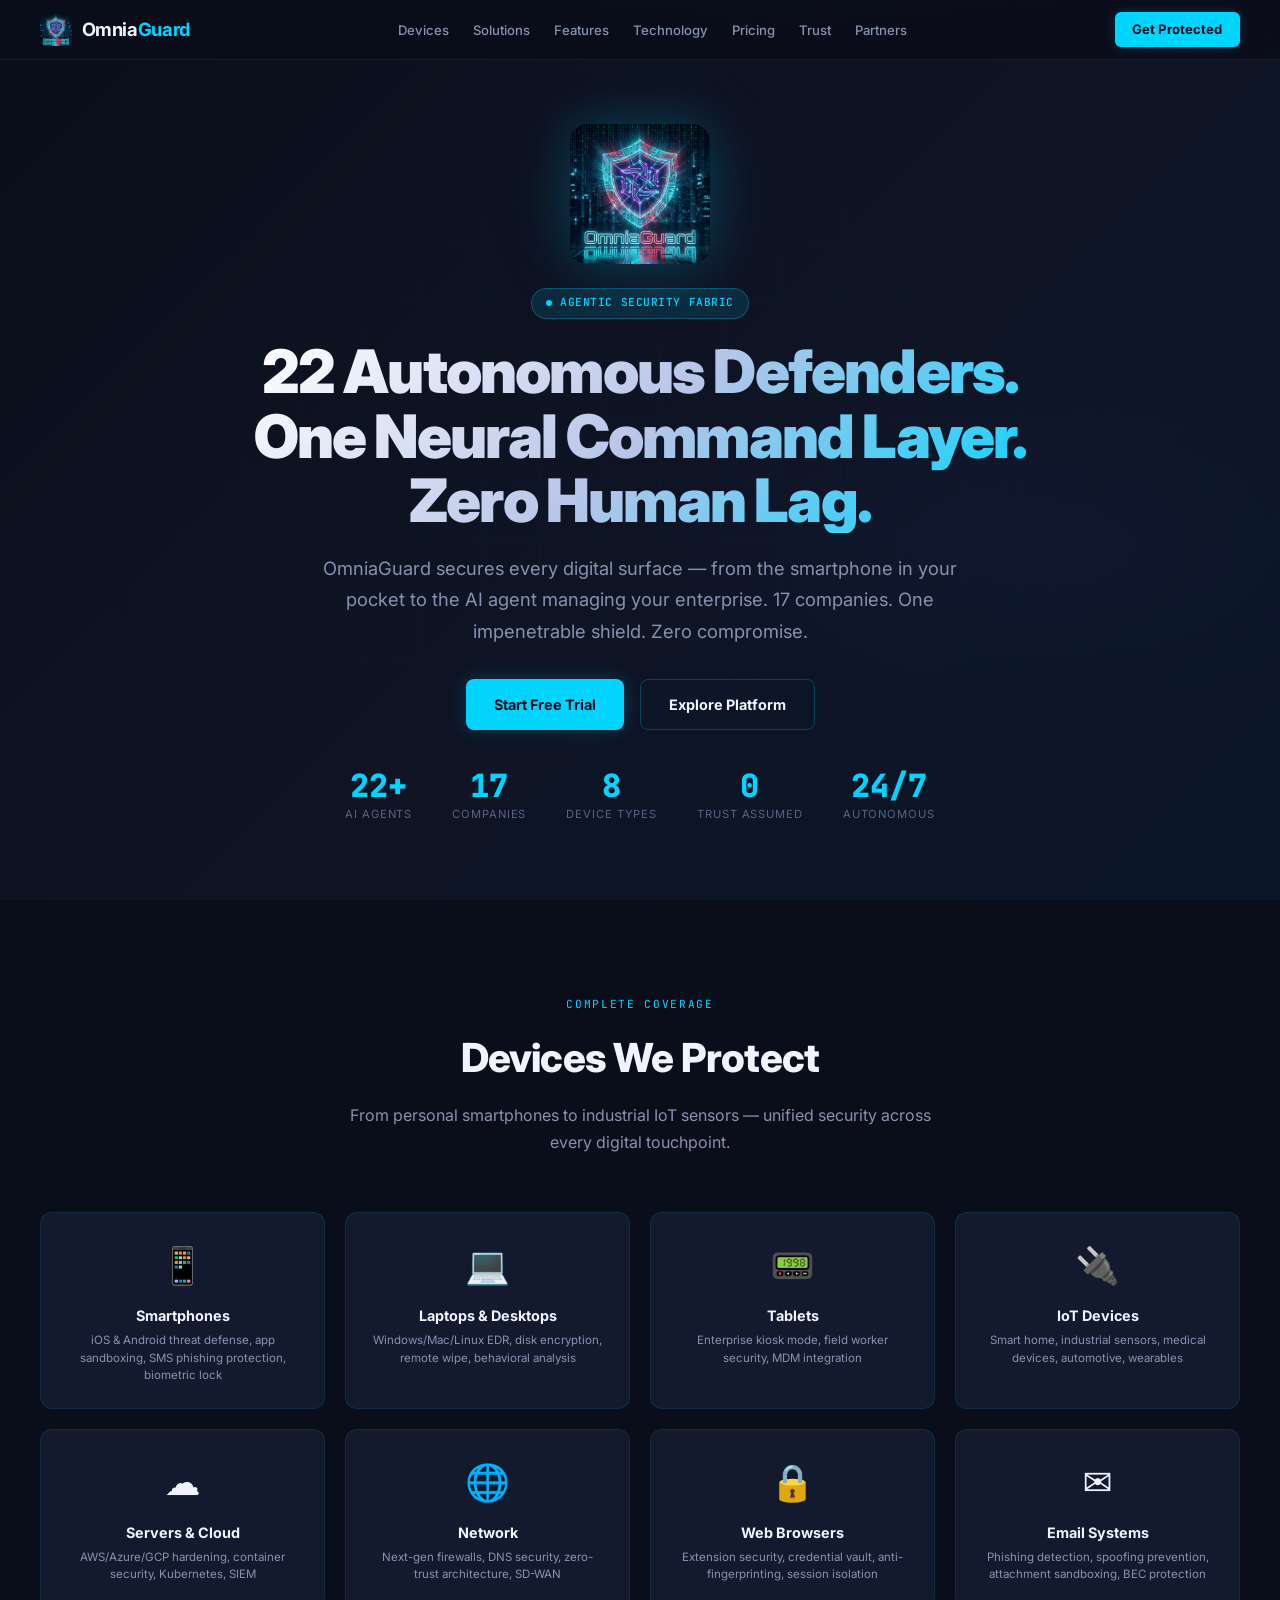
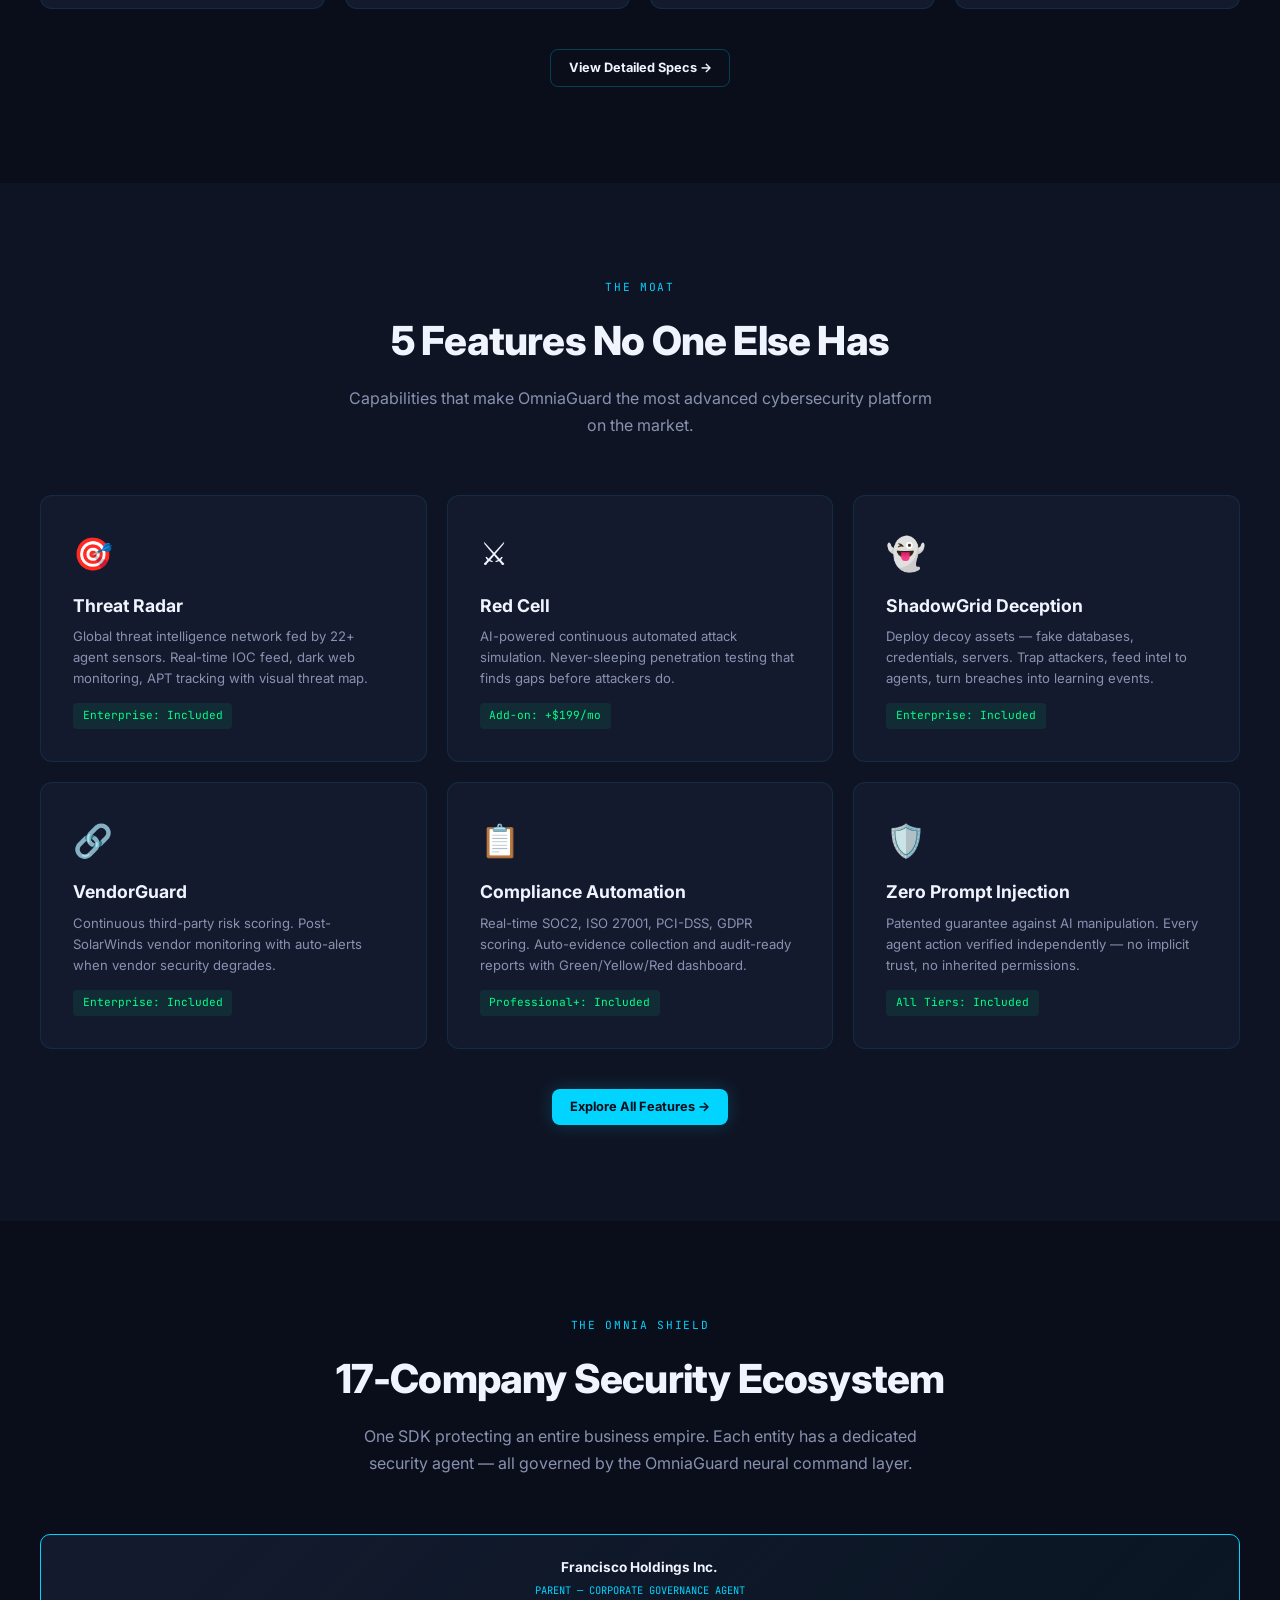
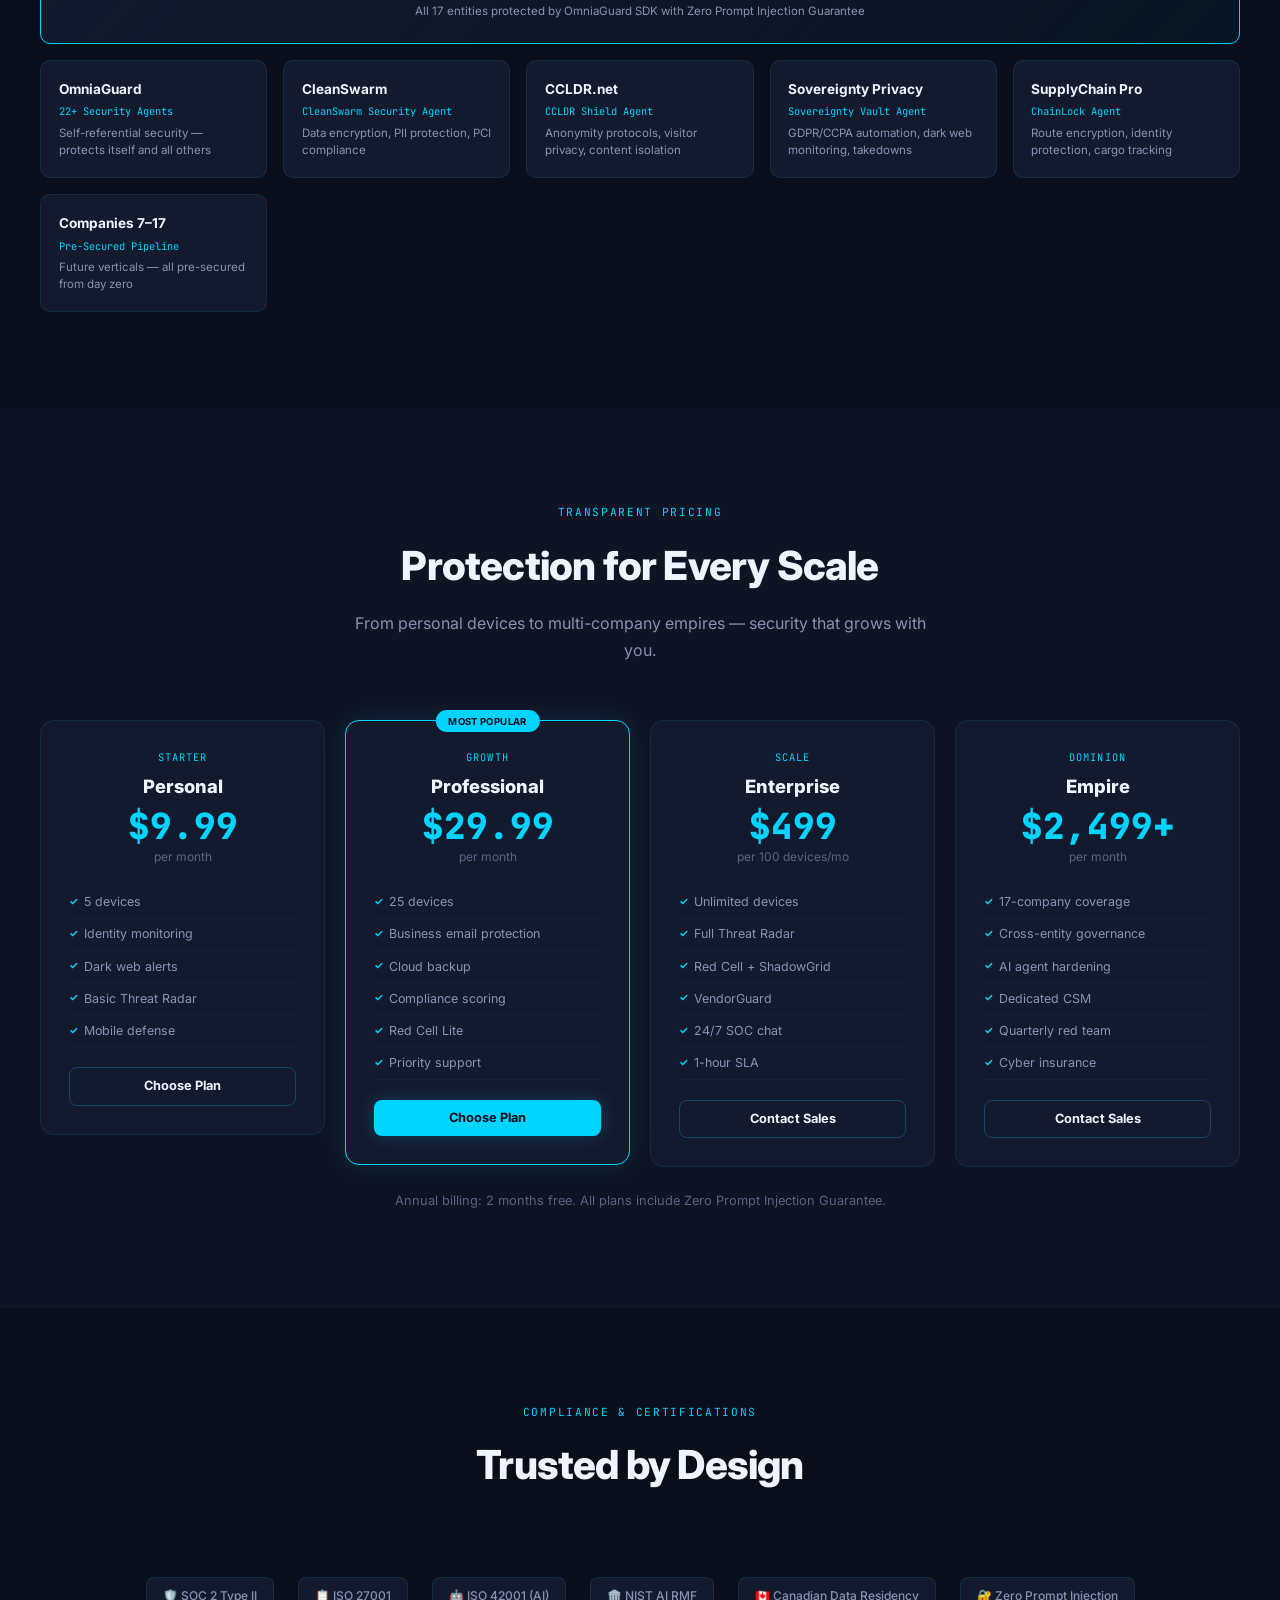
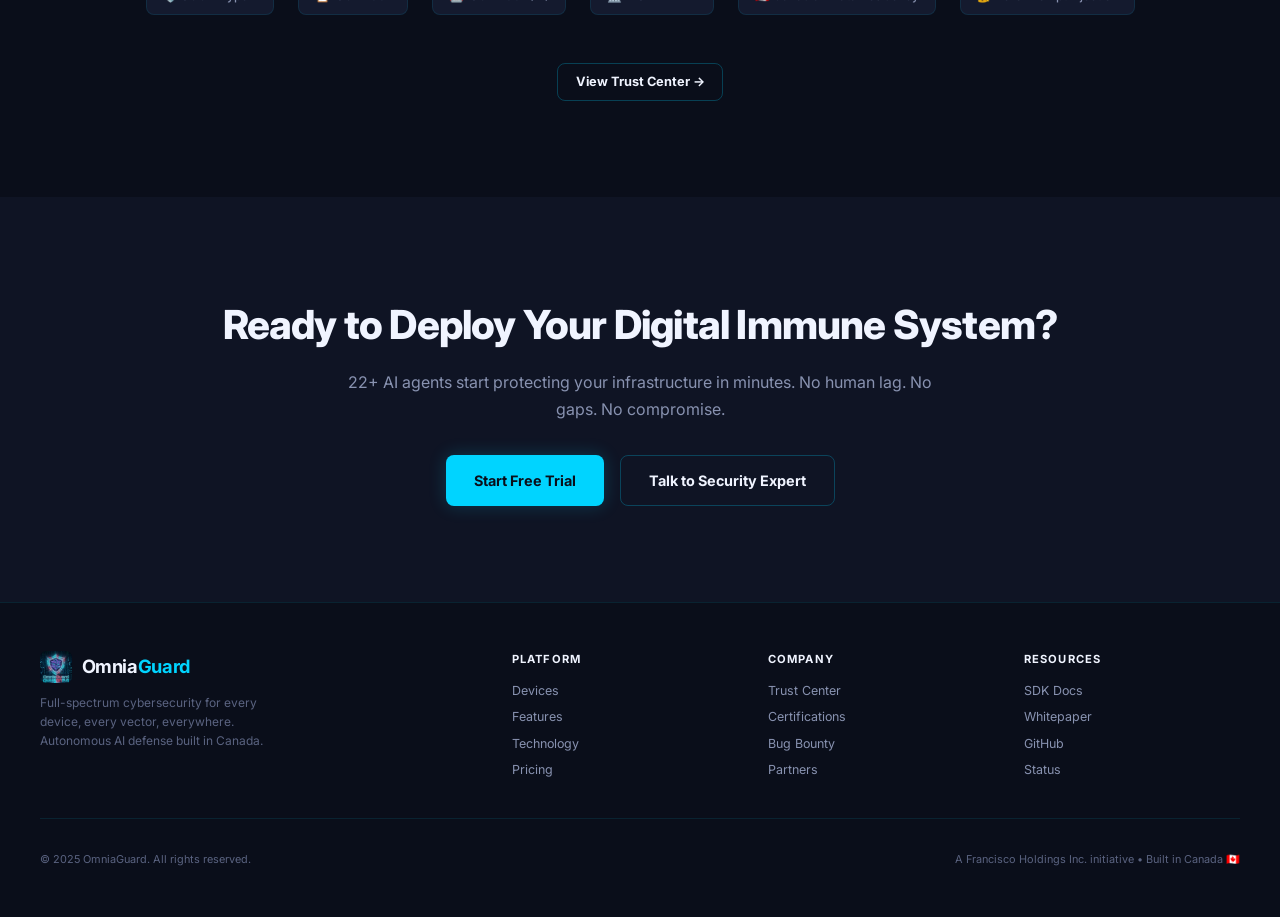
==== commit 9e9a85f6: "R&D: OmniaGuard v2.0 — Full-spectrum cybersecurity platform - 7 pages: Home, Devices, Solutions, Fea" ====
--- a/index.html
+++ b/index.html
@@ -3,1491 +3,194 @@
 <head>
     <meta charset="UTF-8">
     <meta name="viewport" content="width=device-width, initial-scale=1.0">
-    <title>OmniaGuard | Autonomous AI Cybersecurity Platform</title>
-    <meta name="description" content="14 specialized AI agents working in consensus. Not one tool — a digital immune system that learns, adapts, and never sleeps.">
-    <meta name="keywords" content="AI cybersecurity, autonomous security, multi-agent, zero-trust, threat detection, OmniaGuard">
-    <meta name="author" content="Francisco Holdings">
-    <meta property="og:title" content="OmniaGuard | Autonomous AI Cybersecurity Platform">
-    <meta property="og:description" content="14 AI agents. Zero-trust architecture. 24/7 autonomous defense.">
+    <title>OmniaGuard | Full-Spectrum Cybersecurity Platform</title>
+    <meta name="description" content="The world's first Agentic Security Fabric — 22 autonomous defenders, one neural command layer, zero human lag. Protecting every device, every vector, everywhere.">
+    <meta name="keywords" content="cybersecurity, AI security, endpoint protection, EDR, zero trust, autonomous defense, OmniaGuard, agentic security">
+    <meta property="og:title" content="OmniaGuard | Full-Spectrum Cybersecurity Platform">
+    <meta property="og:description" content="22+ autonomous AI agents protecting every digital surface. The world's first Agentic Security Fabric.">
     <meta property="og:type" content="website">
+    <meta property="og:url" content="https://franciscoderek7.github.io/omniaguard/">
+    <meta property="og:image" content="https://franciscoderek7.github.io/omniaguard/assets/omniaguard-logo.webp">
+    <meta name="twitter:card" content="summary_large_image">
+    <link rel="icon" type="image/webp" href="assets/omniaguard-logo.webp">
     <link rel="preconnect" href="https://fonts.googleapis.com">
     <link rel="preconnect" href="https://fonts.gstatic.com" crossorigin>
-    <link href="https://fonts.googleapis.com/css2?family=JetBrains+Mono:wght@400;500;700&family=Inter:wght@300;400;500;600;700;800;900&display=swap" rel="stylesheet">
-    <style>
-        /* ============================================
-           OmniaGuard Landing Page
-           Design: Dark Cybernetic Command Center
-           Colors: Deep Navy #0A0E1A, Cyan #00D4FF, 
-                   Slate #1A1F35, White #F0F4FF
-           ============================================ */
-
-        *, *::before, *::after {
-            margin: 0;
-            padding: 0;
-            box-sizing: border-box;
-        }
-
-        :root {
-            --bg-primary: #0A0E1A;
-            --bg-secondary: #0F1424;
-            --bg-card: #141A2E;
-            --bg-card-hover: #1A2140;
-            --accent: #00D4FF;
-            --accent-dim: rgba(0, 212, 255, 0.15);
-            --accent-glow: rgba(0, 212, 255, 0.4);
-            --text-primary: #F0F4FF;
-            --text-secondary: #8892B0;
-            --text-muted: #5A6380;
-            --border: rgba(0, 212, 255, 0.12);
-            --border-hover: rgba(0, 212, 255, 0.3);
-            --gradient-hero: linear-gradient(135deg, #0A0E1A 0%, #0F1424 50%, #0A1628 100%);
-            --font-sans: 'Inter', -apple-system, BlinkMacSystemFont, sans-serif;
-            --font-mono: 'JetBrains Mono', 'Fira Code', monospace;
-            --ease-out: cubic-bezier(0.23, 1, 0.32, 1);
-            --ease-in-out: cubic-bezier(0.77, 0, 0.175, 1);
-        }
-
-        html {
-            scroll-behavior: smooth;
-            -webkit-font-smoothing: antialiased;
-            -moz-osx-font-smoothing: grayscale;
-        }
-
-        body {
-            font-family: var(--font-sans);
-            background: var(--bg-primary);
-            color: var(--text-primary);
-            line-height: 1.6;
-            overflow-x: hidden;
-        }
-
-        /* ===== NAVIGATION ===== */
-        .nav {
-            position: fixed;
-            top: 0;
-            left: 0;
-            right: 0;
-            z-index: 1000;
-            padding: 1rem 2rem;
-            background: rgba(10, 14, 26, 0.85);
-            backdrop-filter: blur(20px);
-            border-bottom: 1px solid var(--border);
-            transition: all 0.3s var(--ease-out);
-        }
-
-        .nav-inner {
-            max-width: 1200px;
-            margin: 0 auto;
-            display: flex;
-            align-items: center;
-            justify-content: space-between;
-        }
-
-        .nav-logo {
-            display: flex;
-            align-items: center;
-            gap: 0.75rem;
-            text-decoration: none;
-        }
-
-        .nav-logo-icon {
-            width: 36px;
-            height: 36px;
-            position: relative;
-            border-radius: 8px;
-            overflow: hidden;
-        }
-
-        .nav-logo-icon img {
-            width: 100%;
-            height: 100%;
-            object-fit: cover;
-        }
-
-        .nav-logo-icon svg {
-            width: 100%;
-            height: 100%;
-        }
-
-        .nav-logo-text {
-            font-size: 1.25rem;
-            font-weight: 700;
-            color: var(--text-primary);
-            letter-spacing: -0.02em;
-        }
-
-        .nav-logo-text span {
-            color: var(--accent);
-        }
-
-        .nav-links {
-            display: flex;
-            gap: 2rem;
-            list-style: none;
-        }
-
-        .nav-links a {
-            color: var(--text-secondary);
-            text-decoration: none;
-            font-size: 0.875rem;
-            font-weight: 500;
-            transition: color 0.2s var(--ease-out);
-            position: relative;
-        }
-
-        .nav-links a:hover {
-            color: var(--accent);
-        }
-
-        .nav-links a::after {
-            content: '';
-            position: absolute;
-            bottom: -4px;
-            left: 0;
-            width: 0;
-            height: 2px;
-            background: var(--accent);
-            transition: width 0.3s var(--ease-out);
-        }
-
-        .nav-links a:hover::after {
-            width: 100%;
-        }
-
-        .nav-cta {
-            padding: 0.5rem 1.25rem;
-            background: transparent;
-            border: 1px solid var(--accent);
-            color: var(--accent);
-            border-radius: 6px;
-            font-size: 0.875rem;
-            font-weight: 600;
-            text-decoration: none;
-            transition: all 0.2s var(--ease-out);
-        }
-
-        .nav-cta:hover {
-            background: var(--accent);
-            color: var(--bg-primary);
-            box-shadow: 0 0 20px var(--accent-glow);
-        }
-
-        /* ===== HERO SECTION ===== */
-        .hero {
-            min-height: 100vh;
-            display: flex;
-            align-items: center;
-            justify-content: center;
-            position: relative;
-            padding: 8rem 2rem 4rem;
-            background: var(--gradient-hero);
-            overflow: hidden;
-        }
-
-        .hero::before {
-            content: '';
-            position: absolute;
-            top: 0;
-            left: 0;
-            right: 0;
-            bottom: 0;
-            background: 
-                radial-gradient(ellipse 80% 50% at 50% -20%, rgba(0, 212, 255, 0.08) 0%, transparent 60%),
-                radial-gradient(ellipse 60% 40% at 80% 60%, rgba(0, 212, 255, 0.04) 0%, transparent 50%);
-            pointer-events: none;
-        }
-
-        /* Grid background */
-        .hero-grid {
-            position: absolute;
-            top: 0;
-            left: 0;
-            right: 0;
-            bottom: 0;
-            background-image: 
-                linear-gradient(rgba(0, 212, 255, 0.03) 1px, transparent 1px),
-                linear-gradient(90deg, rgba(0, 212, 255, 0.03) 1px, transparent 1px);
-            background-size: 60px 60px;
-            mask-image: radial-gradient(ellipse 70% 60% at 50% 50%, black 20%, transparent 70%);
-            -webkit-mask-image: radial-gradient(ellipse 70% 60% at 50% 50%, black 20%, transparent 70%);
-        }
-
-        /* Floating particles */
-        .particles {
-            position: absolute;
-            top: 0;
-            left: 0;
-            right: 0;
-            bottom: 0;
-            pointer-events: none;
-        }
-
-        .particle {
-            position: absolute;
-            width: 3px;
-            height: 3px;
-            background: var(--accent);
-            border-radius: 50%;
-            opacity: 0;
-            animation: float-particle 8s infinite;
-        }
-
-        .particle:nth-child(1) { left: 10%; top: 20%; animation-delay: 0s; }
-        .particle:nth-child(2) { left: 25%; top: 60%; animation-delay: 1.5s; }
-        .particle:nth-child(3) { left: 45%; top: 30%; animation-delay: 3s; }
-        .particle:nth-child(4) { left: 65%; top: 70%; animation-delay: 4.5s; }
-        .particle:nth-child(5) { left: 80%; top: 40%; animation-delay: 6s; }
-        .particle:nth-child(6) { left: 90%; top: 80%; animation-delay: 2s; }
-        .particle:nth-child(7) { left: 15%; top: 85%; animation-delay: 5s; }
-        .particle:nth-child(8) { left: 55%; top: 15%; animation-delay: 7s; }
-
-        @keyframes float-particle {
-            0%, 100% { opacity: 0; transform: translateY(0) scale(1); }
-            10% { opacity: 0.6; }
-            50% { opacity: 0.3; transform: translateY(-40px) scale(1.5); }
-            90% { opacity: 0.6; }
-        }
-
-        .hero-logo {
-            width: 180px;
-            height: 180px;
-            margin: 0 auto 2rem;
-            border-radius: 20px;
-            overflow: hidden;
-            box-shadow: 0 0 60px rgba(0, 212, 255, 0.2), 0 0 120px rgba(0, 212, 255, 0.1);
-            animation: fade-up 0.6s var(--ease-out) forwards;
-        }
-
-        .hero-logo img {
-            width: 100%;
-            height: 100%;
-            object-fit: cover;
-        }
-
-        .hero-content {
-            position: relative;
-            z-index: 2;
-            text-align: center;
-            max-width: 900px;
-        }
-
-        .hero-badge {
-            display: inline-flex;
-            align-items: center;
-            gap: 0.5rem;
-            padding: 0.4rem 1rem;
-            background: var(--accent-dim);
-            border: 1px solid var(--border-hover);
-            border-radius: 100px;
-            font-size: 0.8rem;
-            font-weight: 500;
-            color: var(--accent);
-            margin-bottom: 2rem;
-            font-family: var(--font-mono);
-            letter-spacing: 0.05em;
-        }
-
-        .hero-badge::before {
-            content: '';
-            width: 6px;
-            height: 6px;
-            background: var(--accent);
-            border-radius: 50%;
-            animation: pulse-dot 2s infinite;
-        }
-
-        @keyframes pulse-dot {
-            0%, 100% { opacity: 1; box-shadow: 0 0 0 0 var(--accent-glow); }
-            50% { opacity: 0.7; box-shadow: 0 0 0 6px transparent; }
-        }
-
-        .hero-title {
-            font-size: clamp(2.5rem, 6vw, 4.5rem);
-            font-weight: 900;
-            line-height: 1.05;
-            letter-spacing: -0.03em;
-            margin-bottom: 1.5rem;
-            background: linear-gradient(135deg, #FFFFFF 0%, #B8C5E8 50%, #00D4FF 100%);
-            -webkit-background-clip: text;
-            -webkit-text-fill-color: transparent;
-            background-clip: text;
-        }
-
-        .hero-subtitle {
-            font-size: clamp(1.1rem, 2vw, 1.35rem);
-            color: var(--text-secondary);
-            max-width: 680px;
-            margin: 0 auto 2.5rem;
-            line-height: 1.7;
-            font-weight: 400;
-        }
-
-        .hero-stats {
-            display: flex;
-            justify-content: center;
-            gap: 3rem;
-            margin-top: 3.5rem;
-            flex-wrap: wrap;
-        }
-
-        .hero-stat {
-            text-align: center;
-        }
-
-        .hero-stat-number {
-            font-size: 2.5rem;
-            font-weight: 800;
-            color: var(--accent);
-            font-family: var(--font-mono);
-            line-height: 1;
-        }
-
-        .hero-stat-label {
-            font-size: 0.8rem;
-            color: var(--text-muted);
-            text-transform: uppercase;
-            letter-spacing: 0.1em;
-            margin-top: 0.5rem;
-            font-weight: 500;
-        }
-
-        .hero-actions {
-            display: flex;
-            gap: 1rem;
-            justify-content: center;
-            flex-wrap: wrap;
-        }
-
-        .btn-primary {
-            display: inline-flex;
-            align-items: center;
-            gap: 0.5rem;
-            padding: 0.875rem 2rem;
-            background: var(--accent);
-            color: var(--bg-primary);
-            border: none;
-            border-radius: 8px;
-            font-size: 0.95rem;
-            font-weight: 700;
-            text-decoration: none;
-            cursor: pointer;
-            transition: all 0.2s var(--ease-out);
-            box-shadow: 0 0 20px rgba(0, 212, 255, 0.2);
-        }
-
-        .btn-primary:hover {
-            transform: translateY(-2px);
-            box-shadow: 0 0 40px rgba(0, 212, 255, 0.4);
-        }
-
-        .btn-primary:active {
-            transform: scale(0.97);
-        }
-
-        .btn-secondary {
-            display: inline-flex;
-            align-items: center;
-            gap: 0.5rem;
-            padding: 0.875rem 2rem;
-            background: transparent;
-            color: var(--text-primary);
-            border: 1px solid var(--border-hover);
-            border-radius: 8px;
-            font-size: 0.95rem;
-            font-weight: 600;
-            text-decoration: none;
-            cursor: pointer;
-            transition: all 0.2s var(--ease-out);
-        }
-
-        .btn-secondary:hover {
-            border-color: var(--accent);
-            background: var(--accent-dim);
-            transform: translateY(-2px);
-        }
-
-        /* ===== SECTIONS COMMON ===== */
-        .section {
-            padding: 6rem 2rem;
-            position: relative;
-        }
-
-        .section-inner {
-            max-width: 1200px;
-            margin: 0 auto;
-        }
-
-        .section-header {
-            text-align: center;
-            margin-bottom: 4rem;
-        }
-
-        .section-label {
-            font-family: var(--font-mono);
-            font-size: 0.75rem;
-            font-weight: 500;
-            color: var(--accent);
-            text-transform: uppercase;
-            letter-spacing: 0.15em;
-            margin-bottom: 1rem;
-            display: block;
-        }
-
-        .section-title {
-            font-size: clamp(1.75rem, 4vw, 2.75rem);
-            font-weight: 800;
-            letter-spacing: -0.02em;
-            margin-bottom: 1rem;
-            color: var(--text-primary);
-        }
-
-        .section-desc {
-            font-size: 1.1rem;
-            color: var(--text-secondary);
-            max-width: 600px;
-            margin: 0 auto;
-            line-height: 1.7;
-        }
-
-        /* ===== AGENTS SECTION ===== */
-        .agents-section {
-            background: var(--bg-secondary);
-        }
-
-        .agents-grid {
-            display: grid;
-            grid-template-columns: repeat(auto-fill, minmax(260px, 1fr));
-            gap: 1.25rem;
-        }
-
-        .agent-card {
-            background: var(--bg-card);
-            border: 1px solid var(--border);
-            border-radius: 12px;
-            padding: 1.5rem;
-            transition: all 0.3s var(--ease-out);
-            position: relative;
-            overflow: hidden;
-        }
-
-        .agent-card::before {
-            content: '';
-            position: absolute;
-            top: 0;
-            left: 0;
-            right: 0;
-            height: 2px;
-            background: linear-gradient(90deg, transparent, var(--accent), transparent);
-            opacity: 0;
-            transition: opacity 0.3s var(--ease-out);
-        }
-
-        .agent-card:hover {
-            border-color: var(--border-hover);
-            background: var(--bg-card-hover);
-            transform: translateY(-4px);
-            box-shadow: 0 8px 32px rgba(0, 0, 0, 0.3);
-        }
-
-        .agent-card:hover::before {
-            opacity: 1;
-        }
-
-        .agent-number {
-            font-family: var(--font-mono);
-            font-size: 0.7rem;
-            color: var(--text-muted);
-            margin-bottom: 0.75rem;
-            letter-spacing: 0.1em;
-        }
-
-        .agent-icon {
-            width: 40px;
-            height: 40px;
-            display: flex;
-            align-items: center;
-            justify-content: center;
-            background: var(--accent-dim);
-            border-radius: 10px;
-            margin-bottom: 1rem;
-            font-size: 1.25rem;
-        }
-
-        .agent-name {
-            font-size: 1rem;
-            font-weight: 700;
-            color: var(--text-primary);
-            margin-bottom: 0.4rem;
-        }
-
-        .agent-function {
-            font-size: 0.8rem;
-            color: var(--text-secondary);
-            line-height: 1.5;
-        }
-
-        .agent-tag {
-            display: inline-block;
-            margin-top: 0.75rem;
-            padding: 0.2rem 0.6rem;
-            background: rgba(0, 212, 255, 0.08);
-            border: 1px solid rgba(0, 212, 255, 0.15);
-            border-radius: 4px;
-            font-size: 0.7rem;
-            font-family: var(--font-mono);
-            color: var(--accent);
-        }
-
-        /* ===== PRINCIPLES SECTION ===== */
-        .principles-grid {
-            display: grid;
-            grid-template-columns: repeat(auto-fit, minmax(320px, 1fr));
-            gap: 2rem;
-        }
-
-        .principle-card {
-            background: var(--bg-card);
-            border: 1px solid var(--border);
-            border-radius: 16px;
-            padding: 2.5rem;
-            position: relative;
-            transition: all 0.3s var(--ease-out);
-        }
-
-        .principle-card:hover {
-            border-color: var(--border-hover);
-            transform: translateY(-2px);
-        }
-
-        .principle-icon {
-            width: 56px;
-            height: 56px;
-            display: flex;
-            align-items: center;
-            justify-content: center;
-            background: var(--accent-dim);
-            border: 1px solid var(--border);
-            border-radius: 14px;
-            margin-bottom: 1.5rem;
-            font-size: 1.5rem;
-        }
-
-        .principle-title {
-            font-size: 1.25rem;
-            font-weight: 700;
-            margin-bottom: 0.75rem;
-            color: var(--text-primary);
-        }
-
-        .principle-desc {
-            font-size: 0.9rem;
-            color: var(--text-secondary);
-            line-height: 1.7;
-            margin-bottom: 1.25rem;
-        }
-
-        .principle-features {
-            list-style: none;
-            display: flex;
-            flex-direction: column;
-            gap: 0.5rem;
-        }
-
-        .principle-features li {
-            font-size: 0.8rem;
-            color: var(--text-secondary);
-            display: flex;
-            align-items: center;
-            gap: 0.5rem;
-        }
-
-        .principle-features li::before {
-            content: '';
-            width: 4px;
-            height: 4px;
-            background: var(--accent);
-            border-radius: 50%;
-            flex-shrink: 0;
-        }
-
-        /* ===== TECH STACK SECTION ===== */
-        .tech-section {
-            background: var(--bg-secondary);
-        }
-
-        .tech-grid {
-            display: grid;
-            grid-template-columns: repeat(auto-fit, minmax(180px, 1fr));
-            gap: 1.25rem;
-        }
-
-        .tech-item {
-            background: var(--bg-card);
-            border: 1px solid var(--border);
-            border-radius: 12px;
-            padding: 1.5rem;
-            text-align: center;
-            transition: all 0.3s var(--ease-out);
-        }
-
-        .tech-item:hover {
-            border-color: var(--border-hover);
-            transform: translateY(-2px);
-        }
-
-        .tech-item-icon {
-            font-size: 2rem;
-            margin-bottom: 0.75rem;
-            display: block;
-        }
-
-        .tech-item-name {
-            font-size: 0.9rem;
-            font-weight: 600;
-            color: var(--text-primary);
-            margin-bottom: 0.25rem;
-        }
-
-        .tech-item-desc {
-            font-size: 0.75rem;
-            color: var(--text-muted);
-            font-family: var(--font-mono);
-        }
-
-        /* ===== OPERATIONS SECTION ===== */
-        .ops-timeline {
-            display: grid;
-            grid-template-columns: repeat(auto-fit, minmax(240px, 1fr));
-            gap: 1.5rem;
-        }
-
-        .ops-block {
-            background: var(--bg-card);
-            border: 1px solid var(--border);
-            border-radius: 12px;
-            padding: 1.75rem;
-            position: relative;
-            transition: all 0.3s var(--ease-out);
-        }
-
-        .ops-block:hover {
-            border-color: var(--border-hover);
-        }
-
-        .ops-time {
-            font-family: var(--font-mono);
-            font-size: 0.75rem;
-            color: var(--accent);
-            margin-bottom: 0.75rem;
-            letter-spacing: 0.05em;
-        }
-
-        .ops-title {
-            font-size: 1rem;
-            font-weight: 600;
-            color: var(--text-primary);
-            margin-bottom: 0.5rem;
-        }
-
-        .ops-desc {
-            font-size: 0.8rem;
-            color: var(--text-secondary);
-            line-height: 1.6;
-        }
-
-        /* ===== TELEGRAM SECTION ===== */
-        .telegram-section {
-            background: var(--bg-secondary);
-        }
-
-        .telegram-grid {
-            display: grid;
-            grid-template-columns: repeat(auto-fill, minmax(280px, 1fr));
-            gap: 1rem;
-        }
-
-        .telegram-cmd {
-            display: flex;
-            align-items: flex-start;
-            gap: 1rem;
-            padding: 1.25rem;
-            background: var(--bg-card);
-            border: 1px solid var(--border);
-            border-radius: 10px;
-            transition: all 0.2s var(--ease-out);
-        }
-
-        .telegram-cmd:hover {
-            border-color: var(--border-hover);
-        }
-
-        .telegram-cmd-code {
-            font-family: var(--font-mono);
-            font-size: 0.85rem;
-            color: var(--accent);
-            font-weight: 600;
-            white-space: nowrap;
-            min-width: 100px;
-        }
-
-        .telegram-cmd-desc {
-            font-size: 0.8rem;
-            color: var(--text-secondary);
-        }
-
-        /* ===== CTA SECTION ===== */
-        .cta-section {
-            text-align: center;
-            padding: 8rem 2rem;
-            position: relative;
-            overflow: hidden;
-        }
-
-        .cta-section::before {
-            content: '';
-            position: absolute;
-            top: 50%;
-            left: 50%;
-            transform: translate(-50%, -50%);
-            width: 600px;
-            height: 600px;
-            background: radial-gradient(circle, rgba(0, 212, 255, 0.06) 0%, transparent 60%);
-            pointer-events: none;
-        }
-
-        .cta-title {
-            font-size: clamp(2rem, 4vw, 3rem);
-            font-weight: 800;
-            letter-spacing: -0.02em;
-            margin-bottom: 1rem;
-        }
-
-        .cta-desc {
-            font-size: 1.1rem;
-            color: var(--text-secondary);
-            margin-bottom: 2.5rem;
-            max-width: 500px;
-            margin-left: auto;
-            margin-right: auto;
-        }
-
-        .cta-actions {
-            display: flex;
-            gap: 1rem;
-            justify-content: center;
-            flex-wrap: wrap;
-        }
-
-        /* ===== SR&ED BADGE ===== */
-        .sred-section {
-            background: var(--bg-secondary);
-            border-top: 1px solid var(--border);
-            border-bottom: 1px solid var(--border);
-        }
-
-        .sred-content {
-            display: flex;
-            align-items: center;
-            gap: 2rem;
-            max-width: 800px;
-            margin: 0 auto;
-            flex-wrap: wrap;
-            justify-content: center;
-        }
-
-        .sred-badge {
-            display: flex;
-            align-items: center;
-            gap: 0.75rem;
-            padding: 1rem 1.5rem;
-            background: var(--bg-card);
-            border: 1px solid rgba(0, 212, 255, 0.2);
-            border-radius: 12px;
-        }
-
-        .sred-badge-icon {
-            font-size: 1.5rem;
-        }
-
-        .sred-badge-text {
-            font-size: 0.85rem;
-            font-weight: 600;
-            color: var(--text-primary);
-        }
-
-        .sred-badge-sub {
-            font-size: 0.7rem;
-            color: var(--text-muted);
-            display: block;
-            margin-top: 0.2rem;
-        }
-
-        .sred-items {
-            display: flex;
-            flex-wrap: wrap;
-            gap: 0.75rem;
-        }
-
-        .sred-item {
-            padding: 0.4rem 0.8rem;
-            background: var(--accent-dim);
-            border-radius: 6px;
-            font-size: 0.75rem;
-            font-family: var(--font-mono);
-            color: var(--accent);
-        }
-
-        /* ===== FOOTER ===== */
-        .footer {
-            padding: 3rem 2rem;
-            border-top: 1px solid var(--border);
-            background: var(--bg-primary);
-        }
-
-        .footer-inner {
-            max-width: 1200px;
-            margin: 0 auto;
-            display: flex;
-            align-items: center;
-            justify-content: space-between;
-            flex-wrap: wrap;
-            gap: 1rem;
-        }
-
-        .footer-left {
-            display: flex;
-            align-items: center;
-            gap: 0.75rem;
-        }
-
-        .footer-logo-text {
-            font-weight: 700;
-            font-size: 1rem;
-            color: var(--text-primary);
-        }
-
-        .footer-logo-text span {
-            color: var(--accent);
-        }
-
-        .footer-center {
-            font-size: 0.8rem;
-            color: var(--text-muted);
-        }
-
-        .footer-right {
-            display: flex;
-            gap: 1.5rem;
-            align-items: center;
-        }
-
-        .footer-link {
-            font-size: 0.8rem;
-            color: var(--text-secondary);
-            text-decoration: none;
-            transition: color 0.2s;
-        }
-
-        .footer-link:hover {
-            color: var(--accent);
-        }
-
-        .footer-attribution {
-            text-align: center;
-            margin-top: 2rem;
-            padding-top: 1.5rem;
-            border-top: 1px solid var(--border);
-            font-size: 0.7rem;
-            color: var(--text-muted);
-            letter-spacing: 0.05em;
-        }
-
-        /* ===== MOBILE MENU ===== */
-        .mobile-menu-btn {
-            display: none;
-            background: none;
-            border: none;
-            color: var(--text-primary);
-            cursor: pointer;
-            padding: 0.5rem;
-        }
-
-        .mobile-menu-btn svg {
-            width: 24px;
-            height: 24px;
-        }
-
-        /* ===== ANIMATIONS ===== */
-        @keyframes fade-up {
-            from { opacity: 0; transform: translateY(20px); }
-            to { opacity: 1; transform: translateY(0); }
-        }
-
-        .animate-in {
-            animation: fade-up 0.6s var(--ease-out) forwards;
-            opacity: 0;
-        }
-
-        .animate-delay-1 { animation-delay: 0.1s; }
-        .animate-delay-2 { animation-delay: 0.2s; }
-        .animate-delay-3 { animation-delay: 0.3s; }
-        .animate-delay-4 { animation-delay: 0.4s; }
-
-        /* ===== RESPONSIVE ===== */
-        @media (max-width: 768px) {
-            .nav-links {
-                display: none;
-            }
-
-            .nav-cta {
-                display: none;
-            }
-
-            .mobile-menu-btn {
-                display: block;
-            }
-
-            .hero {
-                padding: 6rem 1.5rem 3rem;
-                min-height: auto;
-            }
-
-            .hero-stats {
-                gap: 1.5rem;
-            }
-
-            .hero-stat-number {
-                font-size: 2rem;
-            }
-
-            .section {
-                padding: 4rem 1.5rem;
-            }
-
-            .agents-grid {
-                grid-template-columns: 1fr;
-            }
-
-            .principles-grid {
-                grid-template-columns: 1fr;
-            }
-
-            .tech-grid {
-                grid-template-columns: repeat(2, 1fr);
-            }
-
-            .ops-timeline {
-                grid-template-columns: 1fr;
-            }
-
-            .telegram-grid {
-                grid-template-columns: 1fr;
-            }
-
-            .footer-inner {
-                flex-direction: column;
-                text-align: center;
-            }
-
-            .sred-content {
-                flex-direction: column;
-                text-align: center;
-            }
-        }
-
-        @media (max-width: 480px) {
-            .hero-title {
-                font-size: 2rem;
-            }
-
-            .tech-grid {
-                grid-template-columns: 1fr 1fr;
-            }
-        }
-
-        /* ===== SCROLL ANIMATIONS ===== */
-        .reveal {
-            opacity: 0;
-            transform: translateY(30px);
-            transition: all 0.8s var(--ease-out);
-        }
-
-        .reveal.visible {
-            opacity: 1;
-            transform: translateY(0);
-        }
-
-        /* Scanline effect on hero */
-        .scanline {
-            position: absolute;
-            top: 0;
-            left: 0;
-            right: 0;
-            height: 2px;
-            background: linear-gradient(90deg, transparent, var(--accent-glow), transparent);
-            animation: scan 6s linear infinite;
-            opacity: 0.3;
-        }
-
-        @keyframes scan {
-            0% { top: 0; }
-            100% { top: 100%; }
-        }
-    </style>
+    <link href="https://fonts.googleapis.com/css2?family=Inter:wght@400;500;600;700;800;900&family=JetBrains+Mono:wght@400;500;700&display=swap" rel="stylesheet">
+    <link rel="stylesheet" href="style.css">
 </head>
 <body>
-    <!-- Navigation -->
-    <nav class="nav">
-        <div class="nav-inner">
-            <a href="#" class="nav-logo">
-                <div class="nav-logo-icon">
-                    <img src="assets/omniaguard-logo.webp" alt="OmniaGuard">
-                </div>
-                <span class="nav-logo-text">Omnia<span>Guard</span></span>
-            </a>
-            <ul class="nav-links">
-                <li><a href="#agents">Agents</a></li>
-                <li><a href="#principles">Architecture</a></li>
-                <li><a href="#operations">Operations</a></li>
-                <li><a href="#tech">Stack</a></li>
-            </ul>
-            <a href="https://github.com/franciscoderek7/omniaguard" class="nav-cta" target="_blank" rel="noopener">View on GitHub</a>
-            <button class="mobile-menu-btn" aria-label="Menu">
-                <svg viewBox="0 0 24 24" fill="none" stroke="currentColor" stroke-width="2">
-                    <path d="M3 12h18M3 6h18M3 18h18"/>
-                </svg>
-            </button>
-        </div>
-    </nav>
+    <nav class="nav"><div class="nav-in">
+        <a href="index.html" class="nav-logo"><img src="assets/omniaguard-logo.webp" alt="OmniaGuard"><b>Omnia<span>Guard</span></b></a>
+        <ul class="nav-links">
+            <li><a href="devices.html">Devices</a></li>
+            <li><a href="solutions.html">Solutions</a></li>
+            <li><a href="features.html">Features</a></li>
+            <li><a href="technology.html">Technology</a></li>
+            <li><a href="pricing.html">Pricing</a></li>
+            <li><a href="about.html">Trust</a></li>
+            <li><a href="partners.html">Partners</a></li>
+        </ul>
+        <a href="pricing.html" class="nav-cta">Get Protected</a>
+        <button class="mobile-btn" onclick="document.getElementById('mn').style.display=document.getElementById('mn').style.display==='block'?'none':'block'" aria-label="Menu"><svg viewBox="0 0 24 24" fill="none" stroke="currentColor" stroke-width="2"><path d="M3 12h18M3 6h18M3 18h18"/></svg></button>
+    </div>
+    <div class="mobile-nav" id="mn">
+        <a href="devices.html">Devices</a><a href="solutions.html">Solutions</a><a href="features.html">Features</a>
+        <a href="technology.html">Technology</a><a href="pricing.html">Pricing</a><a href="about.html">Trust</a><a href="partners.html">Partners</a>
+    </div></nav>
 
-    <!-- Hero Section -->
     <section class="hero">
-        <div class="hero-grid"></div>
-        <div class="scanline"></div>
-        <div class="particles">
-            <div class="particle"></div>
-            <div class="particle"></div>
-            <div class="particle"></div>
-            <div class="particle"></div>
-            <div class="particle"></div>
-            <div class="particle"></div>
-            <div class="particle"></div>
-            <div class="particle"></div>
-        </div>
-        <div class="hero-content">
-            <div class="hero-logo">
-                <img src="assets/omniaguard-logo.webp" alt="OmniaGuard - Autonomous AI Cybersecurity">
+        <div class="hero-grid"></div><div class="scanline"></div>
+        <div class="hero-ct">
+            <div class="hero-logo anim"><img src="assets/omniaguard-logo.webp" alt="OmniaGuard"></div>
+            <div class="hero-badge anim d1">AGENTIC SECURITY FABRIC</div>
+            <h1 class="hero-ttl anim d2">22 Autonomous Defenders.<br>One Neural Command Layer.<br>Zero Human Lag.</h1>
+            <p class="hero-sub anim d3">OmniaGuard secures every digital surface — from the smartphone in your pocket to the AI agent managing your enterprise. 17 companies. One impenetrable shield. Zero compromise.</p>
+            <div class="hero-actions anim d4">
+                <a href="pricing.html" class="btn btn-p">Start Free Trial</a>
+                <a href="features.html" class="btn btn-s">Explore Platform</a>
             </div>
-            <div class="hero-badge animate-in">AUTONOMOUS DEFENSE NETWORK</div>
-            <h1 class="hero-title animate-in animate-delay-1">Your Digital<br>Immune System</h1>
-            <p class="hero-subtitle animate-in animate-delay-2">14 specialized AI agents working in consensus — not one tool, but a distributed intelligence network that learns, adapts, and never sleeps.</p>
-            <div class="hero-actions animate-in animate-delay-3">
-                <a href="https://github.com/franciscoderek7/omniaguard" class="btn-primary" target="_blank" rel="noopener">
-                    <svg width="18" height="18" viewBox="0 0 24 24" fill="none" stroke="currentColor" stroke-width="2"><path d="M9 19c-5 1.5-5-2.5-7-3m14 6v-3.87a3.37 3.37 0 0 0-.94-2.61c3.14-.35 6.44-1.54 6.44-7A5.44 5.44 0 0 0 20 4.77 5.07 5.07 0 0 0 19.91 1S18.73.65 16 2.48a13.38 13.38 0 0 0-7 0C6.27.65 5.09 1 5.09 1A5.07 5.07 0 0 0 5 4.77a5.44 5.44 0 0 0-1.5 3.78c0 5.42 3.3 6.61 6.44 7A3.37 3.37 0 0 0 9 18.13V22"/></svg>
-                    Deploy Now
-                </a>
-                <a href="#agents" class="btn-secondary">
-                    <svg width="18" height="18" viewBox="0 0 24 24" fill="none" stroke="currentColor" stroke-width="2"><path d="M12 22s8-4 8-10V5l-8-3-8 3v7c0 6 8 10 8 10z"/></svg>
-                    Explore Agents
-                </a>
-            </div>
-            <div class="hero-stats animate-in animate-delay-4">
-                <div class="hero-stat">
-                    <div class="hero-stat-number">14</div>
-                    <div class="hero-stat-label">AI Agents</div>
-                </div>
-                <div class="hero-stat">
-                    <div class="hero-stat-number">24/7</div>
-                    <div class="hero-stat-label">Autonomous Ops</div>
-                </div>
-                <div class="hero-stat">
-                    <div class="hero-stat-number">0</div>
-                    <div class="hero-stat-label">Trust Assumed</div>
-                </div>
-                <div class="hero-stat">
-                    <div class="hero-stat-number">∞</div>
-                    <div class="hero-stat-label">Threat Coverage</div>
-                </div>
+            <div class="hero-stats anim d4">
+                <div class="hero-stat"><b>22+</b><small>AI Agents</small></div>
+                <div class="hero-stat"><b>17</b><small>Companies</small></div>
+                <div class="hero-stat"><b>8</b><small>Device Types</small></div>
+                <div class="hero-stat"><b>0</b><small>Trust Assumed</small></div>
+                <div class="hero-stat"><b>24/7</b><small>Autonomous</small></div>
             </div>
         </div>
     </section>
 
-    <!-- Agents Section -->
-    <section class="section agents-section" id="agents">
-        <div class="section-inner">
-            <div class="section-header reveal">
-                <span class="section-label">Multi-Agent Architecture</span>
-                <h2 class="section-title">14 Autonomous Security Agents</h2>
-                <p class="section-desc">Each agent is a specialist. Together, they form a consensus-driven defense network where no single point of failure exists.</p>
-            </div>
-            <div class="agents-grid">
-                <div class="agent-card reveal">
-                    <div class="agent-number">AGENT_01</div>
-                    <div class="agent-icon">🔍</div>
-                    <div class="agent-name">Network Scanner</div>
-                    <div class="agent-function">Port/service discovery across all network segments</div>
-                    <div class="agent-tag">Hidden Backdoors</div>
-                </div>
-                <div class="agent-card reveal">
-                    <div class="agent-number">AGENT_02</div>
-                    <div class="agent-icon">⚠️</div>
-                    <div class="agent-name">Vulnerability Assessor</div>
-                    <div class="agent-function">CVE matching and exploit path analysis</div>
-                    <div class="agent-tag">Known Exploits</div>
-                </div>
-                <div class="agent-card reveal">
-                    <div class="agent-number">AGENT_03</div>
-                    <div class="agent-icon">🌐</div>
-                    <div class="agent-name">Threat Intel</div>
-                    <div class="agent-function">OSINT feeds and emerging attack pattern detection</div>
-                    <div class="agent-tag">Emerging Attacks</div>
-                </div>
-                <div class="agent-card reveal">
-                    <div class="agent-number">AGENT_04</div>
-                    <div class="agent-icon">📊</div>
-                    <div class="agent-name">Log Analyzer</div>
-                    <div class="agent-function">SIEM parsing with anomaly pattern recognition</div>
-                    <div class="agent-tag">Anomaly Patterns</div>
-                </div>
-                <div class="agent-card reveal">
-                    <div class="agent-number">AGENT_05</div>
-                    <div class="agent-icon">🚨</div>
-                    <div class="agent-name">Incident Responder</div>
-                    <div class="agent-function">Automated containment and breach escalation</div>
-                    <div class="agent-tag">Breach Escalation</div>
-                </div>
-                <div class="agent-card reveal">
-                    <div class="agent-number">AGENT_06</div>
-                    <div class="agent-icon">🎣</div>
-                    <div class="agent-name">Phishing Detector</div>
-                    <div class="agent-function">Email/URL analysis for social engineering attempts</div>
-                    <div class="agent-tag">Social Engineering</div>
-                </div>
-                <div class="agent-card reveal">
-                    <div class="agent-number">AGENT_07</div>
-                    <div class="agent-icon">🦠</div>
-                    <div class="agent-name">Malware Analyzer</div>
-                    <div class="agent-function">Static and dynamic analysis of suspicious binaries</div>
-                    <div class="agent-tag">Zero-Day Malware</div>
-                </div>
-                <div class="agent-card reveal">
-                    <div class="agent-number">AGENT_08</div>
-                    <div class="agent-icon">📋</div>
-                    <div class="agent-name">Compliance Auditor</div>
-                    <div class="agent-function">SOC2, ISO 27001, and regulatory gap analysis</div>
-                    <div class="agent-tag">Regulatory Gaps</div>
-                </div>
-                <div class="agent-card reveal">
-                    <div class="agent-number">AGENT_09</div>
-                    <div class="agent-icon">🔐</div>
-                    <div class="agent-name">Access Controller</div>
-                    <div class="agent-function">IAM enforcement and privilege escalation detection</div>
-                    <div class="agent-tag">Privilege Abuse</div>
-                </div>
-                <div class="agent-card reveal">
-                    <div class="agent-number">AGENT_10</div>
-                    <div class="agent-icon">🛡️</div>
-                    <div class="agent-name">Data Loss Preventer</div>
-                    <div class="agent-function">DLP monitoring for sensitive data exfiltration</div>
-                    <div class="agent-tag">Insider Threats</div>
-                </div>
-                <div class="agent-card reveal">
-                    <div class="agent-number">AGENT_11</div>
-                    <div class="agent-icon">💻</div>
-                    <div class="agent-name">Endpoint Protector</div>
-                    <div class="agent-function">EDR coverage and device compromise detection</div>
-                    <div class="agent-tag">Device Compromise</div>
-                </div>
-                <div class="agent-card reveal">
-                    <div class="agent-number">AGENT_12</div>
-                    <div class="agent-icon">☁️</div>
-                    <div class="agent-name">Cloud Guardian</div>
-                    <div class="agent-function">AWS, GCP, and Azure misconfiguration scanning</div>
-                    <div class="agent-tag">Misconfiguration</div>
-                </div>
-                <div class="agent-card reveal">
-                    <div class="agent-number">AGENT_13</div>
-                    <div class="agent-icon">🕵️</div>
-                    <div class="agent-name">Dark Web Monitor</div>
-                    <div class="agent-function">Credential leak detection and stolen data alerts</div>
-                    <div class="agent-tag">Stolen Data</div>
-                </div>
-                <div class="agent-card reveal">
-                    <div class="agent-number">AGENT_14</div>
-                    <div class="agent-icon">📄</div>
-                    <div class="agent-name">Report Generator</div>
-                    <div class="agent-function">Executive summaries and human-readable intelligence</div>
-                    <div class="agent-tag">Human-Readable Intel</div>
-                </div>
+    <!-- Devices We Protect -->
+    <section class="section" id="devices">
+        <div class="section-in"><div class="section-hdr">
+            <span class="section-lbl">Complete Coverage</span>
+            <h2 class="section-ttl">Devices We Protect</h2>
+            <p class="section-dsc">From personal smartphones to industrial IoT sensors — unified security across every digital touchpoint.</p>
+        </div>
+        <div class="g4">
+            <div class="dev-card"><span class="dev-icon">📱</span><div class="dev-name">Smartphones</div><div class="dev-desc">iOS & Android threat defense, app sandboxing, SMS phishing protection, biometric lock</div></div>
+            <div class="dev-card"><span class="dev-icon">💻</span><div class="dev-name">Laptops & Desktops</div><div class="dev-desc">Windows/Mac/Linux EDR, disk encryption, remote wipe, behavioral analysis</div></div>
+            <div class="dev-card"><span class="dev-icon">📟</span><div class="dev-name">Tablets</div><div class="dev-desc">Enterprise kiosk mode, field worker security, MDM integration</div></div>
+            <div class="dev-card"><span class="dev-icon">🔌</span><div class="dev-name">IoT Devices</div><div class="dev-desc">Smart home, industrial sensors, medical devices, automotive, wearables</div></div>
+            <div class="dev-card"><span class="dev-icon">☁️</span><div class="dev-name">Servers & Cloud</div><div class="dev-desc">AWS/Azure/GCP hardening, container security, Kubernetes, SIEM</div></div>
+            <div class="dev-card"><span class="dev-icon">🌐</span><div class="dev-name">Network</div><div class="dev-desc">Next-gen firewalls, DNS security, zero-trust architecture, SD-WAN</div></div>
+            <div class="dev-card"><span class="dev-icon">🔒</span><div class="dev-name">Web Browsers</div><div class="dev-desc">Extension security, credential vault, anti-fingerprinting, session isolation</div></div>
+            <div class="dev-card"><span class="dev-icon">✉️</span><div class="dev-name">Email Systems</div><div class="dev-desc">Phishing detection, spoofing prevention, attachment sandboxing, BEC protection</div></div>
+        </div>
+        <div style="text-align:center;margin-top:2.5rem"><a href="devices.html" class="btn btn-s btn-sm">View Detailed Specs →</a></div>
+        </div>
+    </section>
+
+    <!-- Differentiator Features -->
+    <section class="section section-alt" id="features">
+        <div class="section-in"><div class="section-hdr">
+            <span class="section-lbl">The Moat</span>
+            <h2 class="section-ttl">5 Features No One Else Has</h2>
+            <p class="section-dsc">Capabilities that make OmniaGuard the most advanced cybersecurity platform on the market.</p>
+        </div>
+        <div class="g3">
+            <div class="feat-card"><div class="feat-icon">🎯</div><div class="feat-name">Threat Radar</div><div class="feat-desc">Global threat intelligence network fed by 22+ agent sensors. Real-time IOC feed, dark web monitoring, APT tracking with visual threat map.</div><span class="feat-price">Enterprise: Included</span></div>
+            <div class="feat-card"><div class="feat-icon">⚔️</div><div class="feat-name">Red Cell</div><div class="feat-desc">AI-powered continuous automated attack simulation. Never-sleeping penetration testing that finds gaps before attackers do.</div><span class="feat-price">Add-on: +$199/mo</span></div>
+            <div class="feat-card"><div class="feat-icon">👻</div><div class="feat-name">ShadowGrid Deception</div><div class="feat-desc">Deploy decoy assets — fake databases, credentials, servers. Trap attackers, feed intel to agents, turn breaches into learning events.</div><span class="feat-price">Enterprise: Included</span></div>
+            <div class="feat-card"><div class="feat-icon">🔗</div><div class="feat-name">VendorGuard</div><div class="feat-desc">Continuous third-party risk scoring. Post-SolarWinds vendor monitoring with auto-alerts when vendor security degrades.</div><span class="feat-price">Enterprise: Included</span></div>
+            <div class="feat-card"><div class="feat-icon">📋</div><div class="feat-name">Compliance Automation</div><div class="feat-desc">Real-time SOC2, ISO 27001, PCI-DSS, GDPR scoring. Auto-evidence collection and audit-ready reports with Green/Yellow/Red dashboard.</div><span class="feat-price">Professional+: Included</span></div>
+            <div class="feat-card"><div class="feat-icon">🛡️</div><div class="feat-name">Zero Prompt Injection</div><div class="feat-desc">Patented guarantee against AI manipulation. Every agent action verified independently — no implicit trust, no inherited permissions.</div><span class="feat-price">All Tiers: Included</span></div>
+        </div>
+        <div style="text-align:center;margin-top:2.5rem"><a href="features.html" class="btn btn-p btn-sm">Explore All Features →</a></div>
+        </div>
+    </section>
+
+    <!-- 17-Company Empire Shield -->
+    <section class="section" id="empire">
+        <div class="section-in"><div class="section-hdr">
+            <span class="section-lbl">The Omnia Shield</span>
+            <h2 class="section-ttl">17-Company Security Ecosystem</h2>
+            <p class="section-dsc">One SDK protecting an entire business empire. Each entity has a dedicated security agent — all governed by the OmniaGuard neural command layer.</p>
+        </div>
+        <div class="emp-grid">
+            <div class="emp-card emp-parent"><h4>Francisco Holdings Inc.</h4><div class="agent">PARENT — CORPORATE GOVERNANCE AGENT</div><p>All 17 entities protected by OmniaGuard SDK with Zero Prompt Injection Guarantee</p></div>
+            <div class="emp-card"><h4>OmniaGuard</h4><div class="agent">22+ Security Agents</div><p>Self-referential security — protects itself and all others</p></div>
+            <div class="emp-card"><h4>CleanSwarm</h4><div class="agent">CleanSwarm Security Agent</div><p>Data encryption, PII protection, PCI compliance</p></div>
+            <div class="emp-card"><h4>CCLDR.net</h4><div class="agent">CCLDR Shield Agent</div><p>Anonymity protocols, visitor privacy, content isolation</p></div>
+            <div class="emp-card"><h4>Sovereignty Privacy</h4><div class="agent">Sovereignty Vault Agent</div><p>GDPR/CCPA automation, dark web monitoring, takedowns</p></div>
+            <div class="emp-card"><h4>SupplyChain Pro</h4><div class="agent">ChainLock Agent</div><p>Route encryption, identity protection, cargo tracking</p></div>
+            <div class="emp-card"><h4>Companies 7–17</h4><div class="agent">Pre-Secured Pipeline</div><p>Future verticals — all pre-secured from day zero</p></div>
+        </div></div>
+    </section>
+
+    <!-- Pricing Teaser -->
+    <section class="section section-alt" id="pricing">
+        <div class="section-in"><div class="section-hdr">
+            <span class="section-lbl">Transparent Pricing</span>
+            <h2 class="section-ttl">Protection for Every Scale</h2>
+            <p class="section-dsc">From personal devices to multi-company empires — security that grows with you.</p>
+        </div>
+        <div class="price-grid">
+            <div class="price-card"><div class="price-tier">Starter</div><div class="price-name">Personal</div><div class="price-amt">$9.99</div><div class="price-sub">per month</div>
+                <ul class="price-list"><li>5 devices</li><li>Identity monitoring</li><li>Dark web alerts</li><li>Basic Threat Radar</li><li>Mobile defense</li></ul>
+                <a href="pricing.html" class="btn btn-s btn-sm" style="width:100%;justify-content:center">Choose Plan</a></div>
+            <div class="price-card pop" style="position:relative"><div class="price-tier">Growth</div><div class="price-name">Professional</div><div class="price-amt">$29.99</div><div class="price-sub">per month</div>
+                <ul class="price-list"><li>25 devices</li><li>Business email protection</li><li>Cloud backup</li><li>Compliance scoring</li><li>Red Cell Lite</li><li>Priority support</li></ul>
+                <a href="pricing.html" class="btn btn-p btn-sm" style="width:100%;justify-content:center">Choose Plan</a></div>
+            <div class="price-card"><div class="price-tier">Scale</div><div class="price-name">Enterprise</div><div class="price-amt">$499</div><div class="price-sub">per 100 devices/mo</div>
+                <ul class="price-list"><li>Unlimited devices</li><li>Full Threat Radar</li><li>Red Cell + ShadowGrid</li><li>VendorGuard</li><li>24/7 SOC chat</li><li>1-hour SLA</li></ul>
+                <a href="pricing.html" class="btn btn-s btn-sm" style="width:100%;justify-content:center">Contact Sales</a></div>
+            <div class="price-card"><div class="price-tier">Dominion</div><div class="price-name">Empire</div><div class="price-amt">$2,499+</div><div class="price-sub">per month</div>
+                <ul class="price-list"><li>17-company coverage</li><li>Cross-entity governance</li><li>AI agent hardening</li><li>Dedicated CSM</li><li>Quarterly red team</li><li>Cyber insurance</li></ul>
+                <a href="pricing.html" class="btn btn-s btn-sm" style="width:100%;justify-content:center">Contact Sales</a></div>
+        </div>
+        <p style="text-align:center;margin-top:1.5rem;font-size:.8rem;color:var(--txt3)">Annual billing: 2 months free. All plans include Zero Prompt Injection Guarantee.</p>
+        </div>
+    </section>
+
+    <!-- Trust Badges -->
+    <section class="section">
+        <div class="section-in"><div class="section-hdr">
+            <span class="section-lbl">Compliance & Certifications</span>
+            <h2 class="section-ttl">Trusted by Design</h2>
+        </div>
+        <div class="trust-row">
+            <div class="trust-badge">🛡️ SOC 2 Type II</div>
+            <div class="trust-badge">📋 ISO 27001</div>
+            <div class="trust-badge">🤖 ISO 42001 (AI)</div>
+            <div class="trust-badge">🏛️ NIST AI RMF</div>
+            <div class="trust-badge">🇨🇦 Canadian Data Residency</div>
+            <div class="trust-badge">🔐 Zero Prompt Injection</div>
+        </div>
+        <div style="text-align:center;margin-top:1.5rem"><a href="about.html" class="btn btn-s btn-sm">View Trust Center →</a></div>
+        </div>
+    </section>
+
+    <!-- CTA -->
+    <section class="section section-alt" style="text-align:center">
+        <div class="section-in">
+            <h2 class="section-ttl">Ready to Deploy Your Digital Immune System?</h2>
+            <p class="section-dsc" style="margin-bottom:2rem">22+ AI agents start protecting your infrastructure in minutes. No human lag. No gaps. No compromise.</p>
+            <div style="display:flex;gap:1rem;justify-content:center;flex-wrap:wrap">
+                <a href="pricing.html" class="btn btn-p">Start Free Trial</a>
+                <a href="about.html#contact" class="btn btn-s">Talk to Security Expert</a>
             </div>
         </div>
     </section>
 
-    <!-- Core Principles Section -->
-    <section class="section" id="principles">
-        <div class="section-inner">
-            <div class="section-header reveal">
-                <span class="section-label">Security Architecture</span>
-                <h2 class="section-title">Core Security Principles</h2>
-                <p class="section-desc">Built on three pillars that ensure no single point of failure, no implicit trust, and no downtime.</p>
+    <footer class="footer"><div class="footer-in">
+        <div class="footer-top">
+            <div class="footer-brand">
+                <a href="index.html" class="nav-logo" style="margin-bottom:.4rem"><img src="assets/omniaguard-logo.webp" alt="OmniaGuard"><b>Omnia<span>Guard</span></b></a>
+                <p>Full-spectrum cybersecurity for every device, every vector, everywhere. Autonomous AI defense built in Canada.</p>
             </div>
-            <div class="principles-grid">
-                <div class="principle-card reveal">
-                    <div class="principle-icon">🔒</div>
-                    <h3 class="principle-title">Zero-Trust Authorization Engine</h3>
-                    <p class="principle-desc">Every agent action must prove its legitimacy. No implicit trust. No inherited permissions. Every request is verified independently.</p>
-                    <ul class="principle-features">
-                        <li>Per-action authorization verification</li>
-                        <li>Time-bounded permission grants</li>
-                        <li>Automatic prompt injection detection</li>
-                        <li>Failed attempts logged and trigger alerts</li>
-                    </ul>
-                </div>
-                <div class="principle-card reveal">
-                    <div class="principle-icon">🤝</div>
-                    <h3 class="principle-title">Multi-Agent Consensus Protocol</h3>
-                    <p class="principle-desc">No single agent decides. Critical actions require cross-verification from multiple specialized agents before execution.</p>
-                    <ul class="principle-features">
-                        <li>Independent threat severity voting</li>
-                        <li>Critical classifications require 3+ agreement</li>
-                        <li>Dissenting opinions logged for audit</li>
-                        <li>Weighted confidence by domain expertise</li>
-                    </ul>
-                </div>
-                <div class="principle-card reveal">
-                    <div class="principle-icon">⚡</div>
-                    <h3 class="principle-title">Autonomous 24/7 Operation</h3>
-                    <p class="principle-desc">Continuous scanning, analysis, and response around the clock. Morning briefings via Telegram tell you what happened overnight.</p>
-                    <ul class="principle-features">
-                        <li>Dark web scanning overnight (00:00–06:00)</li>
-                        <li>Log analysis and anomaly detection (06:00–12:00)</li>
-                        <li>Compliance checks and access reviews (12:00–18:00)</li>
-                        <li>Vulnerability scans and reporting (18:00–00:00)</li>
-                    </ul>
-                </div>
-            </div>
+            <div class="footer-col"><h5>Platform</h5><a href="devices.html">Devices</a><a href="features.html">Features</a><a href="technology.html">Technology</a><a href="pricing.html">Pricing</a></div>
+            <div class="footer-col"><h5>Company</h5><a href="about.html">Trust Center</a><a href="about.html#certifications">Certifications</a><a href="about.html#bug-bounty">Bug Bounty</a><a href="partners.html">Partners</a></div>
+            <div class="footer-col"><h5>Resources</h5><a href="technology.html#sdk">SDK Docs</a><a href="technology.html#whitepaper">Whitepaper</a><a href="https://github.com/franciscoderek7/omniaguard" target="_blank">GitHub</a><a href="#">Status</a></div>
         </div>
-    </section>
+        <div class="footer-bot">
+            <small>&copy; 2025 OmniaGuard. All rights reserved.</small>
+            <small>A Francisco Holdings Inc. initiative &bull; Built in Canada 🇨🇦</small>
+        </div>
+    </div></footer>
 
-    <!-- Operations Section -->
-    <section class="section tech-section" id="operations">
-        <div class="section-inner">
-            <div class="section-header reveal">
-                <span class="section-label">24/7 Autonomous Operations</span>
-                <h2 class="section-title">Never Sleeps. Always Watching.</h2>
-                <p class="section-desc">Scheduled operations ensure comprehensive coverage across all time zones and threat vectors.</p>
-            </div>
-            <div class="ops-timeline">
-                <div class="ops-block reveal">
-                    <div class="ops-time">00:00 — 06:00</div>
-                    <div class="ops-title">Deep Reconnaissance</div>
-                    <div class="ops-desc">Dark web scanning, threat intelligence updates, credential leak monitoring, and OSINT collection while your team sleeps.</div>
-                </div>
-                <div class="ops-block reveal">
-                    <div class="ops-time">06:00 — 12:00</div>
-                    <div class="ops-title">Analysis & Detection</div>
-                    <div class="ops-desc">Log analysis, anomaly detection, behavioral pattern matching, and morning Telegram briefing with overnight findings.</div>
-                </div>
-                <div class="ops-block reveal">
-                    <div class="ops-time">12:00 — 18:00</div>
-                    <div class="ops-title">Compliance & Access</div>
-                    <div class="ops-desc">SOC2/ISO compliance checks, access permission reviews, IAM auditing, and privilege escalation monitoring.</div>
-                </div>
-                <div class="ops-block reveal">
-                    <div class="ops-time">18:00 — 00:00</div>
-                    <div class="ops-title">Scanning & Reporting</div>
-                    <div class="ops-desc">Full vulnerability scans, executive report generation, patch recommendations, and next-day priority queue building.</div>
-                </div>
-            </div>
-        </div>
-    </section>
-
-    <!-- Tech Stack Section -->
-    <section class="section" id="tech">
-        <div class="section-inner">
-            <div class="section-header reveal">
-                <span class="section-label">Technology</span>
-                <h2 class="section-title">Built for Production</h2>
-                <p class="section-desc">Enterprise-grade stack designed for reliability, speed, and Canadian data residency.</p>
-            </div>
-            <div class="tech-grid">
-                <div class="tech-item reveal">
-                    <span class="tech-item-icon">🧠</span>
-                    <div class="tech-item-name">Together AI</div>
-                    <div class="tech-item-desc">Llama 3.1 70B</div>
-                </div>
-                <div class="tech-item reveal">
-                    <span class="tech-item-icon">🗄️</span>
-                    <div class="tech-item-name">Supabase</div>
-                    <div class="tech-item-desc">PostgreSQL</div>
-                </div>
-                <div class="tech-item reveal">
-                    <span class="tech-item-icon">🤖</span>
-                    <div class="tech-item-name">Telegram Bot</div>
-                    <div class="tech-item-desc">Command Interface</div>
-                </div>
-                <div class="tech-item reveal">
-                    <span class="tech-item-icon">🐳</span>
-                    <div class="tech-item-name">Docker</div>
-                    <div class="tech-item-desc">Containerized</div>
-                </div>
-                <div class="tech-item reveal">
-                    <span class="tech-item-icon">🐍</span>
-                    <div class="tech-item-name">Python 3.11+</div>
-                    <div class="tech-item-desc">Core Runtime</div>
-                </div>
-                <div class="tech-item reveal">
-                    <span class="tech-item-icon">🔗</span>
-                    <div class="tech-item-name">LangGraph</div>
-                    <div class="tech-item-desc">Agent Orchestration</div>
-                </div>
-                <div class="tech-item reveal">
-                    <span class="tech-item-icon">⚡</span>
-                    <div class="tech-item-name">FastAPI</div>
-                    <div class="tech-item-desc">API Layer</div>
-                </div>
-                <div class="tech-item reveal">
-                    <span class="tech-item-icon">🌐</span>
-                    <div class="tech-item-name">Porkbun DNS</div>
-                    <div class="tech-item-desc">omniaguard.com</div>
-                </div>
-            </div>
-        </div>
-    </section>
-
-    <!-- Telegram Commands Section -->
-    <section class="section telegram-section" id="telegram">
-        <div class="section-inner">
-            <div class="section-header reveal">
-                <span class="section-label">Command Interface</span>
-                <h2 class="section-title">Telegram Bot Commands</h2>
-                <p class="section-desc">Full control from your phone. Receive alerts, trigger scans, and get executive summaries — all through Telegram.</p>
-            </div>
-            <div class="telegram-grid">
-                <div class="telegram-cmd reveal">
-                    <span class="telegram-cmd-code">/scan &lt;target&gt;</span>
-                    <span class="telegram-cmd-desc">Run a full security scan on any target asset</span>
-                </div>
-                <div class="telegram-cmd reveal">
-                    <span class="telegram-cmd-code">/status</span>
-                    <span class="telegram-cmd-desc">System health check across all 14 agents</span>
-                </div>
-                <div class="telegram-cmd reveal">
-                    <span class="telegram-cmd-code">/alerts</span>
-                    <span class="telegram-cmd-desc">View all active security alerts and severity levels</span>
-                </div>
-                <div class="telegram-cmd reveal">
-                    <span class="telegram-cmd-code">/report</span>
-                    <span class="telegram-cmd-desc">Generate an executive summary of current posture</span>
-                </div>
-                <div class="telegram-cmd reveal">
-                    <span class="telegram-cmd-code">/breach &lt;email&gt;</span>
-                    <span class="telegram-cmd-desc">Check breach databases for compromised credentials</span>
-                </div>
-                <div class="telegram-cmd reveal">
-                    <span class="telegram-cmd-code">/monitor &lt;domain&gt;</span>
-                    <span class="telegram-cmd-desc">Add a domain to continuous monitoring queue</span>
-                </div>
-            </div>
-        </div>
-    </section>
-
-    <!-- SR&ED Section -->
-    <section class="section sred-section">
-        <div class="section-inner">
-            <div class="sred-content reveal">
-                <div class="sred-badge">
-                    <span class="sred-badge-icon">🇨🇦</span>
-                    <div>
-                        <span class="sred-badge-text">SR&amp;ED Eligible R&amp;D</span>
-                        <span class="sred-badge-sub">Canadian Scientific Research &amp; Experimental Development</span>
-                    </div>
-                </div>
-                <div class="sred-items">
-                    <span class="sred-item">Multi-Agent Consensus</span>
-                    <span class="sred-item">Zero-Trust AI Auth</span>
-                    <span class="sred-item">Prompt Injection Defense</span>
-                    <span class="sred-item">Autonomous Classification</span>
-                </div>
-            </div>
-        </div>
-    </section>
-
-    <!-- CTA Section -->
-    <section class="section cta-section">
-        <div class="section-inner reveal">
-            <h2 class="cta-title">Ready to Deploy Your<br>Digital Immune System?</h2>
-            <p class="cta-desc">Clone the repo, configure your environment, and have 14 AI agents protecting your infrastructure in minutes.</p>
-            <div class="cta-actions">
-                <a href="https://github.com/franciscoderek7/omniaguard" class="btn-primary" target="_blank" rel="noopener">
-                    <svg width="18" height="18" viewBox="0 0 24 24" fill="none" stroke="currentColor" stroke-width="2"><path d="M9 19c-5 1.5-5-2.5-7-3m14 6v-3.87a3.37 3.37 0 0 0-.94-2.61c3.14-.35 6.44-1.54 6.44-7A5.44 5.44 0 0 0 20 4.77 5.07 5.07 0 0 0 19.91 1S18.73.65 16 2.48a13.38 13.38 0 0 0-7 0C6.27.65 5.09 1 5.09 1A5.07 5.07 0 0 0 5 4.77a5.44 5.44 0 0 0-1.5 3.78c0 5.42 3.3 6.61 6.44 7A3.37 3.37 0 0 0 9 18.13V22"/></svg>
-                    Get Started on GitHub
-                </a>
-                <a href="mailto:francisco@omniaguard.com" class="btn-secondary">
-                    Contact Us
-                </a>
-            </div>
-        </div>
-    </section>
-
-    <!-- Footer -->
-    <footer class="footer">
-        <div class="footer-inner">
-            <div class="footer-left">
-                <span class="footer-logo-text">Omnia<span>Guard</span></span>
-            </div>
-            <div class="footer-center">
-                Autonomous AI Cybersecurity &mdash; Distributed Threat Intelligence
-            </div>
-            <div class="footer-right">
-                <a href="https://github.com/franciscoderek7/omniaguard" class="footer-link" target="_blank" rel="noopener">GitHub</a>
-                <a href="#agents" class="footer-link">Agents</a>
-                <a href="#tech" class="footer-link">Stack</a>
-            </div>
-        </div>
-        <div class="footer-attribution">
-            A Francisco Holdings initiative &bull; Built in Canada 🇨🇦
-        </div>
-    </footer>
-
-    <!-- Scroll Reveal Script -->
     <script>
-        // Intersection Observer for scroll animations
-        const observer = new IntersectionObserver((entries) => {
-            entries.forEach(entry => {
-                if (entry.isIntersecting) {
-                    entry.target.classList.add('visible');
-                }
-            });
-        }, {
-            threshold: 0.1,
-            rootMargin: '0px 0px -50px 0px'
-        });
-
-        document.querySelectorAll('.reveal').forEach(el => observer.observe(el));
-
-        // Smooth scroll for nav links
-        document.querySelectorAll('a[href^="#"]').forEach(anchor => {
-            anchor.addEventListener('click', function(e) {
-                e.preventDefault();
-                const target = document.querySelector(this.getAttribute('href'));
-                if (target) {
-                    target.scrollIntoView({ behavior: 'smooth', block: 'start' });
-                }
-            });
-        });
-
-        // Nav background on scroll
-        const nav = document.querySelector('.nav');
-        window.addEventListener('scroll', () => {
-            if (window.scrollY > 50) {
-                nav.style.background = 'rgba(10, 14, 26, 0.95)';
-                nav.style.borderBottomColor = 'rgba(0, 212, 255, 0.15)';
-            } else {
-                nav.style.background = 'rgba(10, 14, 26, 0.85)';
-                nav.style.borderBottomColor = 'rgba(0, 212, 255, 0.12)';
-            }
-        });
+    const obs=new IntersectionObserver(e=>e.forEach(x=>{if(x.isIntersecting)x.target.classList.add('vis')}),{threshold:.1});
+    document.querySelectorAll('.card,.dev-card,.price-card,.emp-card,.feat-card').forEach(el=>{el.classList.add('reveal');obs.observe(el)});
     </script>
 </body>
 </html>
--- a/style.css
+++ b/style.css
@@ -0,0 +1,183 @@
+/* OmniaGuard v2.0 — Full-Spectrum Cybersecurity Platform
+   Design: Dark Cybernetic Command Center
+   Palette: #0A0E1A (navy), #00D4FF (cyan), #7B61FF (purple), #00FF88 (green)
+   Fonts: Inter + JetBrains Mono */
+
+*,*::before,*::after{margin:0;padding:0;box-sizing:border-box}
+:root{
+  --bg:#0A0E1A;--bg2:#0F1424;--bg3:#141A2E;--bg4:#1A2140;
+  --accent:#00D4FF;--accent2:#7B61FF;--accent3:#00FF88;--red:#FF4757;
+  --dim:rgba(0,212,255,.12);--glow:rgba(0,212,255,.35);
+  --txt:#F0F4FF;--txt2:#8892B0;--txt3:#5A6380;
+  --border:rgba(0,212,255,.1);--border2:rgba(0,212,255,.25);
+  --sans:'Inter',system-ui,sans-serif;--mono:'JetBrains Mono',monospace;
+  --ease:cubic-bezier(.23,1,.32,1);--max:1200px;--r:12px;
+}
+html{scroll-behavior:smooth;-webkit-font-smoothing:antialiased}
+body{font-family:var(--sans);background:var(--bg);color:var(--txt);line-height:1.6;overflow-x:hidden}
+a{color:var(--accent);text-decoration:none;transition:color .2s var(--ease)}
+a:hover{color:#33dfff}
+img{max-width:100%;height:auto;display:block}
+
+/* NAV */
+.nav{position:fixed;top:0;left:0;right:0;z-index:1000;padding:.75rem 2rem;background:rgba(10,14,26,.92);backdrop-filter:blur(20px);border-bottom:1px solid var(--border)}
+.nav-in{max-width:var(--max);margin:0 auto;display:flex;align-items:center;justify-content:space-between}
+.nav-logo{display:flex;align-items:center;gap:.6rem;text-decoration:none}
+.nav-logo img{width:32px;height:32px;border-radius:6px;object-fit:cover}
+.nav-logo b{font-size:1.15rem;color:var(--txt);letter-spacing:-.02em}
+.nav-logo b span{color:var(--accent)}
+.nav-links{display:flex;gap:1.5rem;list-style:none;align-items:center}
+.nav-links a{color:var(--txt2);font-size:.82rem;font-weight:500;position:relative}
+.nav-links a:hover,.nav-links a.active{color:var(--accent)}
+.nav-links a::after{content:'';position:absolute;bottom:-3px;left:0;width:0;height:2px;background:var(--accent);transition:width .3s var(--ease)}
+.nav-links a:hover::after,.nav-links a.active::after{width:100%}
+.nav-cta{padding:.45rem 1.1rem;background:var(--accent);color:var(--bg);border-radius:6px;font-size:.82rem;font-weight:700;box-shadow:0 0 12px rgba(0,212,255,.2);transition:all .2s var(--ease)}
+.nav-cta:hover{transform:translateY(-1px);box-shadow:0 0 24px rgba(0,212,255,.4);color:var(--bg)}
+.mobile-btn{display:none;background:none;border:none;color:var(--txt);cursor:pointer;padding:.4rem}
+.mobile-btn svg{width:22px;height:22px}
+.mobile-nav{display:none;padding:1rem 0}
+.mobile-nav a{display:block;padding:.5rem 0;color:var(--txt2);font-size:.9rem}
+
+/* SECTIONS */
+.section{padding:6rem 2rem;position:relative}
+.section-in{max-width:var(--max);margin:0 auto}
+.section-alt{background:var(--bg2)}
+.section-hdr{text-align:center;margin-bottom:3.5rem}
+.section-lbl{font-family:var(--mono);font-size:.7rem;color:var(--accent);text-transform:uppercase;letter-spacing:.15em;margin-bottom:.75rem;display:block}
+.section-ttl{font-size:clamp(1.6rem,3.5vw,2.5rem);font-weight:800;letter-spacing:-.02em;margin-bottom:.75rem}
+.section-dsc{font-size:1rem;color:var(--txt2);max-width:600px;margin:0 auto;line-height:1.7}
+
+/* HERO */
+.hero{min-height:100vh;display:flex;align-items:center;justify-content:center;position:relative;padding:7rem 2rem 4rem;background:linear-gradient(135deg,#0A0E1A,#0F1424 50%,#0A1628);overflow:hidden}
+.hero::before{content:'';position:absolute;inset:0;background:radial-gradient(ellipse 80% 50% at 50% -20%,rgba(0,212,255,.07) 0%,transparent 60%),radial-gradient(ellipse 60% 40% at 80% 60%,rgba(123,97,255,.04) 0%,transparent 50%);pointer-events:none}
+.hero-grid{position:absolute;inset:0;background-image:linear-gradient(rgba(0,212,255,.025) 1px,transparent 1px),linear-gradient(90deg,rgba(0,212,255,.025) 1px,transparent 1px);background-size:60px 60px;mask-image:radial-gradient(ellipse 70% 60% at 50% 50%,#000 20%,transparent 70%);-webkit-mask-image:radial-gradient(ellipse 70% 60% at 50% 50%,#000 20%,transparent 70%)}
+.scanline{position:absolute;top:0;left:0;right:0;height:2px;background:linear-gradient(90deg,transparent,var(--glow),transparent);animation:scan 6s linear infinite;opacity:.3}
+@keyframes scan{0%{top:0}100%{top:100%}}
+.hero-ct{position:relative;z-index:2;text-align:center;max-width:900px}
+.hero-logo{width:140px;height:140px;margin:0 auto 1.5rem;border-radius:18px;overflow:hidden;box-shadow:0 0 50px rgba(0,212,255,.2),0 0 100px rgba(0,212,255,.08)}
+.hero-logo img{width:100%;height:100%;object-fit:cover}
+.hero-badge{display:inline-flex;align-items:center;gap:.5rem;padding:.35rem .9rem;background:var(--dim);border:1px solid var(--border2);border-radius:100px;font-size:.7rem;font-weight:500;color:var(--accent);margin-bottom:1.25rem;font-family:var(--mono);letter-spacing:.05em}
+.hero-badge::before{content:'';width:6px;height:6px;background:var(--accent);border-radius:50%;animation:pulse 2s infinite}
+@keyframes pulse{0%,100%{opacity:1;box-shadow:0 0 0 0 var(--glow)}50%{opacity:.7;box-shadow:0 0 0 6px transparent}}
+.hero-ttl{font-size:clamp(2rem,5vw,3.75rem);font-weight:900;line-height:1.08;letter-spacing:-.03em;margin-bottom:1.25rem;background:linear-gradient(135deg,#FFF 0%,#B8C5E8 50%,#00D4FF 100%);-webkit-background-clip:text;-webkit-text-fill-color:transparent;background-clip:text}
+.hero-sub{font-size:clamp(.95rem,1.6vw,1.15rem);color:var(--txt2);max-width:660px;margin:0 auto 2rem;line-height:1.7}
+.hero-actions{display:flex;gap:1rem;justify-content:center;flex-wrap:wrap;margin-bottom:2.5rem}
+.hero-stats{display:flex;justify-content:center;gap:2.5rem;flex-wrap:wrap}
+.hero-stat{text-align:center}
+.hero-stat b{font-size:2rem;font-weight:800;color:var(--accent);font-family:var(--mono);display:block;line-height:1}
+.hero-stat small{font-size:.7rem;color:var(--txt3);text-transform:uppercase;letter-spacing:.08em;margin-top:.3rem;display:block}
+
+/* BUTTONS */
+.btn{display:inline-flex;align-items:center;gap:.5rem;padding:.8rem 1.75rem;border-radius:8px;font-size:.9rem;font-weight:700;text-decoration:none;cursor:pointer;transition:all .2s var(--ease);border:none}
+.btn:active{transform:scale(.97)}
+.btn-p{background:var(--accent);color:var(--bg);box-shadow:0 0 18px rgba(0,212,255,.2)}
+.btn-p:hover{transform:translateY(-2px);box-shadow:0 0 36px rgba(0,212,255,.4);color:var(--bg)}
+.btn-s{background:transparent;color:var(--txt);border:1px solid var(--border2)}
+.btn-s:hover{border-color:var(--accent);background:var(--dim);transform:translateY(-2px);color:var(--txt)}
+.btn-sm{padding:.5rem 1.1rem;font-size:.8rem}
+
+/* CARDS */
+.card{background:var(--bg3);border:1px solid var(--border);border-radius:var(--r);padding:1.5rem;transition:all .3s var(--ease);position:relative;overflow:hidden}
+.card:hover{border-color:var(--border2);transform:translateY(-3px);box-shadow:0 8px 28px rgba(0,0,0,.3)}
+.card::before{content:'';position:absolute;top:0;left:0;right:0;height:2px;background:linear-gradient(90deg,transparent,var(--accent),transparent);opacity:0;transition:opacity .3s}
+.card:hover::before{opacity:1}
+
+/* GRIDS */
+.g2{display:grid;grid-template-columns:repeat(2,1fr);gap:1.25rem}
+.g3{display:grid;grid-template-columns:repeat(3,1fr);gap:1.25rem}
+.g4{display:grid;grid-template-columns:repeat(4,1fr);gap:1.25rem}
+.g-auto{display:grid;grid-template-columns:repeat(auto-fill,minmax(260px,1fr));gap:1.25rem}
+
+/* DEVICE GRID */
+.dev-card{background:var(--bg3);border:1px solid var(--border);border-radius:var(--r);padding:1.5rem;text-align:center;transition:all .3s var(--ease)}
+.dev-card:hover{border-color:var(--border2);transform:translateY(-3px);box-shadow:0 8px 28px rgba(0,0,0,.3)}
+.dev-icon{font-size:2.25rem;margin-bottom:.6rem;display:block}
+.dev-name{font-size:.9rem;font-weight:700;margin-bottom:.3rem}
+.dev-desc{font-size:.72rem;color:var(--txt2);line-height:1.5}
+
+/* PRICING */
+.price-grid{display:grid;grid-template-columns:repeat(4,1fr);gap:1.25rem;align-items:start}
+.price-card{background:var(--bg3);border:1px solid var(--border);border-radius:14px;padding:1.75rem;text-align:center;transition:all .3s var(--ease)}
+.price-card.pop{border-color:var(--accent);box-shadow:0 0 28px rgba(0,212,255,.12);transform:scale(1.02)}
+.price-card.pop::after{content:'MOST POPULAR';position:absolute;top:-11px;left:50%;transform:translateX(-50%);padding:.2rem .8rem;background:var(--accent);color:var(--bg);font-size:.6rem;font-weight:700;border-radius:100px;letter-spacing:.04em}
+.price-tier{font-family:var(--mono);font-size:.65rem;color:var(--accent);text-transform:uppercase;letter-spacing:.1em;margin-bottom:.4rem}
+.price-name{font-size:1.15rem;font-weight:800;margin-bottom:.4rem}
+.price-amt{font-size:2.25rem;font-weight:900;color:var(--accent);font-family:var(--mono);line-height:1;margin-bottom:.2rem}
+.price-sub{font-size:.75rem;color:var(--txt3);margin-bottom:1.25rem}
+.price-list{list-style:none;text-align:left;margin-bottom:1.25rem}
+.price-list li{font-size:.78rem;color:var(--txt2);padding:.35rem 0;display:flex;align-items:center;gap:.4rem;border-bottom:1px solid rgba(0,212,255,.04)}
+.price-list li::before{content:'✓';color:var(--accent);font-weight:700;font-size:.65rem}
+
+/* EMPIRE */
+.emp-grid{display:grid;grid-template-columns:repeat(auto-fit,minmax(200px,1fr));gap:1rem}
+.emp-card{background:var(--bg3);border:1px solid var(--border);border-radius:10px;padding:1.1rem;text-align:left;transition:all .3s var(--ease)}
+.emp-card:hover{border-color:var(--border2)}
+.emp-card h4{font-size:.85rem;font-weight:700;margin-bottom:.2rem}
+.emp-card .agent{font-size:.65rem;font-family:var(--mono);color:var(--accent);margin-bottom:.3rem}
+.emp-card p{font-size:.72rem;color:var(--txt2);line-height:1.5}
+.emp-parent{background:linear-gradient(135deg,var(--bg3),rgba(0,212,255,.04));border-color:var(--accent);grid-column:1/-1;text-align:center;padding:1.4rem}
+
+/* TRUST */
+.trust-row{display:flex;justify-content:center;gap:1.5rem;flex-wrap:wrap;padding:1.5rem 0}
+.trust-badge{display:flex;align-items:center;gap:.4rem;padding:.5rem 1rem;background:var(--bg3);border:1px solid var(--border);border-radius:8px;font-size:.75rem;color:var(--txt2);font-weight:500}
+
+/* TABS */
+.tabs{display:flex;justify-content:center;gap:.4rem;margin-bottom:2.5rem;flex-wrap:wrap}
+.tab-btn{padding:.55rem 1.25rem;background:var(--bg3);border:1px solid var(--border);border-radius:100px;color:var(--txt2);font-size:.8rem;font-weight:600;cursor:pointer;transition:all .2s var(--ease)}
+.tab-btn:hover,.tab-btn.active{background:var(--dim);border-color:var(--accent);color:var(--accent)}
+.tab-ct{display:none}.tab-ct.active{display:block;animation:fadeUp .4s var(--ease)}
+
+/* FEATURES */
+.feat-card{background:var(--bg3);border:1px solid var(--border);border-radius:var(--r);padding:2rem;transition:all .3s var(--ease)}
+.feat-card:hover{border-color:var(--border2);transform:translateY(-3px)}
+.feat-icon{font-size:2rem;margin-bottom:.75rem}
+.feat-name{font-size:1.1rem;font-weight:700;margin-bottom:.4rem}
+.feat-desc{font-size:.82rem;color:var(--txt2);line-height:1.6;margin-bottom:.75rem}
+.feat-price{font-family:var(--mono);font-size:.7rem;color:var(--accent3);background:rgba(0,255,136,.08);padding:.25rem .6rem;border-radius:4px;display:inline-block}
+
+/* FOOTER */
+.footer{padding:3rem 2rem;border-top:1px solid var(--border);background:var(--bg)}
+.footer-in{max-width:var(--max);margin:0 auto}
+.footer-top{display:grid;grid-template-columns:2fr 1fr 1fr 1fr;gap:2.5rem;margin-bottom:2rem;padding-bottom:2rem;border-bottom:1px solid var(--border)}
+.footer-brand{max-width:260px}
+.footer-brand p{font-size:.75rem;color:var(--txt3);margin-top:.6rem;line-height:1.6}
+.footer-col h5{font-size:.7rem;font-weight:700;text-transform:uppercase;letter-spacing:.1em;margin-bottom:.75rem;color:var(--txt)}
+.footer-col a{display:block;font-size:.78rem;color:var(--txt2);margin-bottom:.4rem}
+.footer-col a:hover{color:var(--accent)}
+.footer-bot{display:flex;align-items:center;justify-content:space-between;flex-wrap:wrap;gap:1rem}
+.footer-bot small{font-size:.68rem;color:var(--txt3)}
+
+/* PAGE HEADER */
+.pg-hdr{padding:7.5rem 2rem 3.5rem;text-align:center;background:linear-gradient(135deg,#0A0E1A,#0F1424);position:relative}
+.pg-hdr::before{content:'';position:absolute;inset:0;background:radial-gradient(ellipse 80% 50% at 50% -20%,rgba(0,212,255,.05) 0%,transparent 60%);pointer-events:none}
+.pg-hdr h1{font-size:clamp(1.75rem,3.5vw,2.75rem);font-weight:900;letter-spacing:-.02em;margin-bottom:.75rem;position:relative}
+.pg-hdr p{font-size:1rem;color:var(--txt2);max-width:560px;margin:0 auto;position:relative}
+
+/* FEATURE MATRIX TABLE */
+.matrix{width:100%;border-collapse:collapse;font-size:.78rem}
+.matrix th,.matrix td{padding:.6rem .8rem;text-align:center;border-bottom:1px solid var(--border)}
+.matrix th{background:var(--bg3);color:var(--txt);font-weight:600;font-size:.7rem;text-transform:uppercase;letter-spacing:.05em}
+.matrix td:first-child{text-align:left;font-weight:500;color:var(--txt)}
+.matrix .check{color:var(--accent)}
+.matrix .x{color:var(--txt3)}
+
+/* ANIMATIONS */
+@keyframes fadeUp{from{opacity:0;transform:translateY(20px)}to{opacity:1;transform:translateY(0)}}
+.reveal{opacity:0;transform:translateY(25px);transition:all .7s var(--ease)}.reveal.vis{opacity:1;transform:translateY(0)}
+.anim{animation:fadeUp .6s var(--ease) forwards;opacity:0}
+.d1{animation-delay:.1s}.d2{animation-delay:.2s}.d3{animation-delay:.3s}.d4{animation-delay:.4s}
+
+/* RESPONSIVE */
+@media(max-width:1024px){.g4,.price-grid{grid-template-columns:repeat(2,1fr)}.footer-top{grid-template-columns:1fr 1fr}}
+@media(max-width:768px){
+  .nav-links,.nav-cta{display:none}.mobile-btn{display:block}
+  .hero{padding:6rem 1.5rem 3rem;min-height:auto}.hero-logo{width:100px;height:100px}
+  .section{padding:4rem 1.5rem}
+  .g2,.g3,.g4,.price-grid{grid-template-columns:1fr}
+  .footer-top{grid-template-columns:1fr;gap:1.5rem}
+  .footer-bot{flex-direction:column;text-align:center}
+  .emp-grid{grid-template-columns:1fr}
+  .hero-stats{gap:1.25rem}
+  .tabs{gap:.2rem}.tab-btn{padding:.4rem .8rem;font-size:.7rem}
+}
+@media(max-width:480px){.hero-ttl{font-size:1.6rem}.hero-stat b{font-size:1.6rem}.price-card.pop{transform:none}}
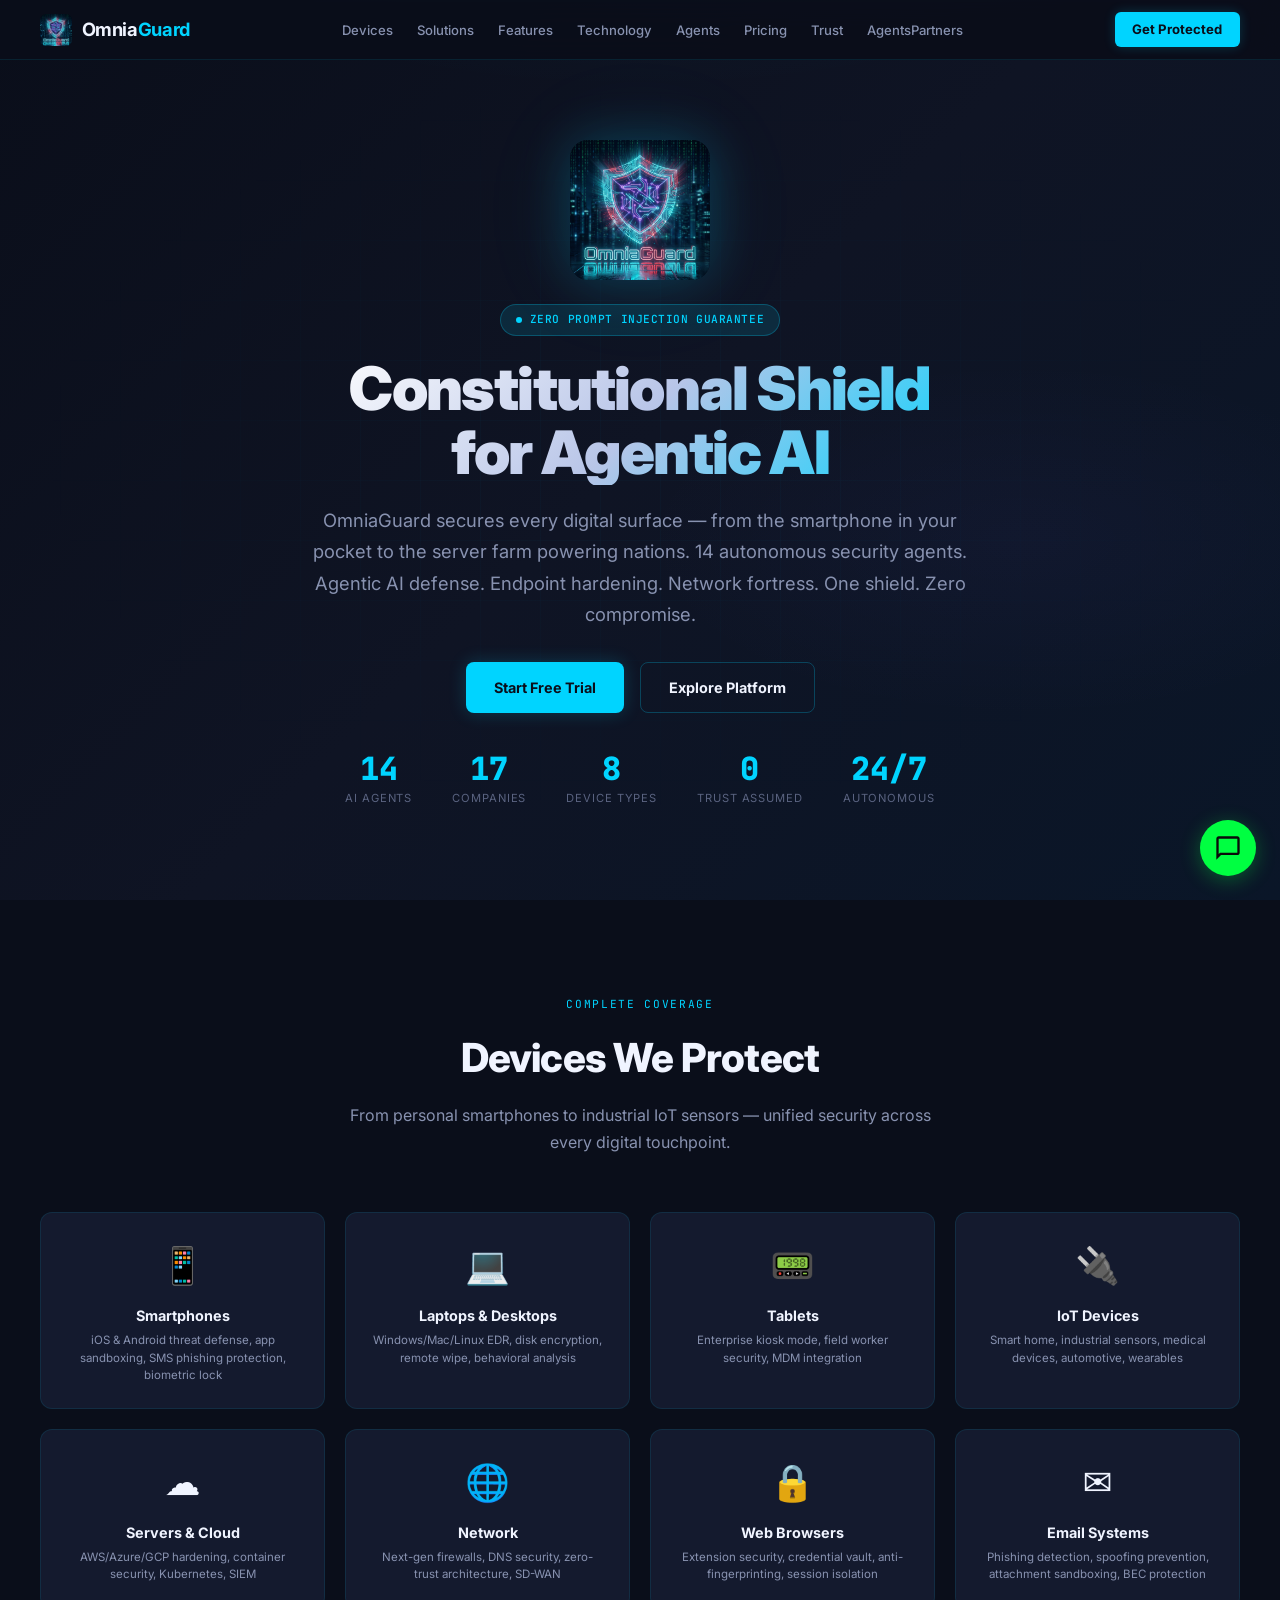
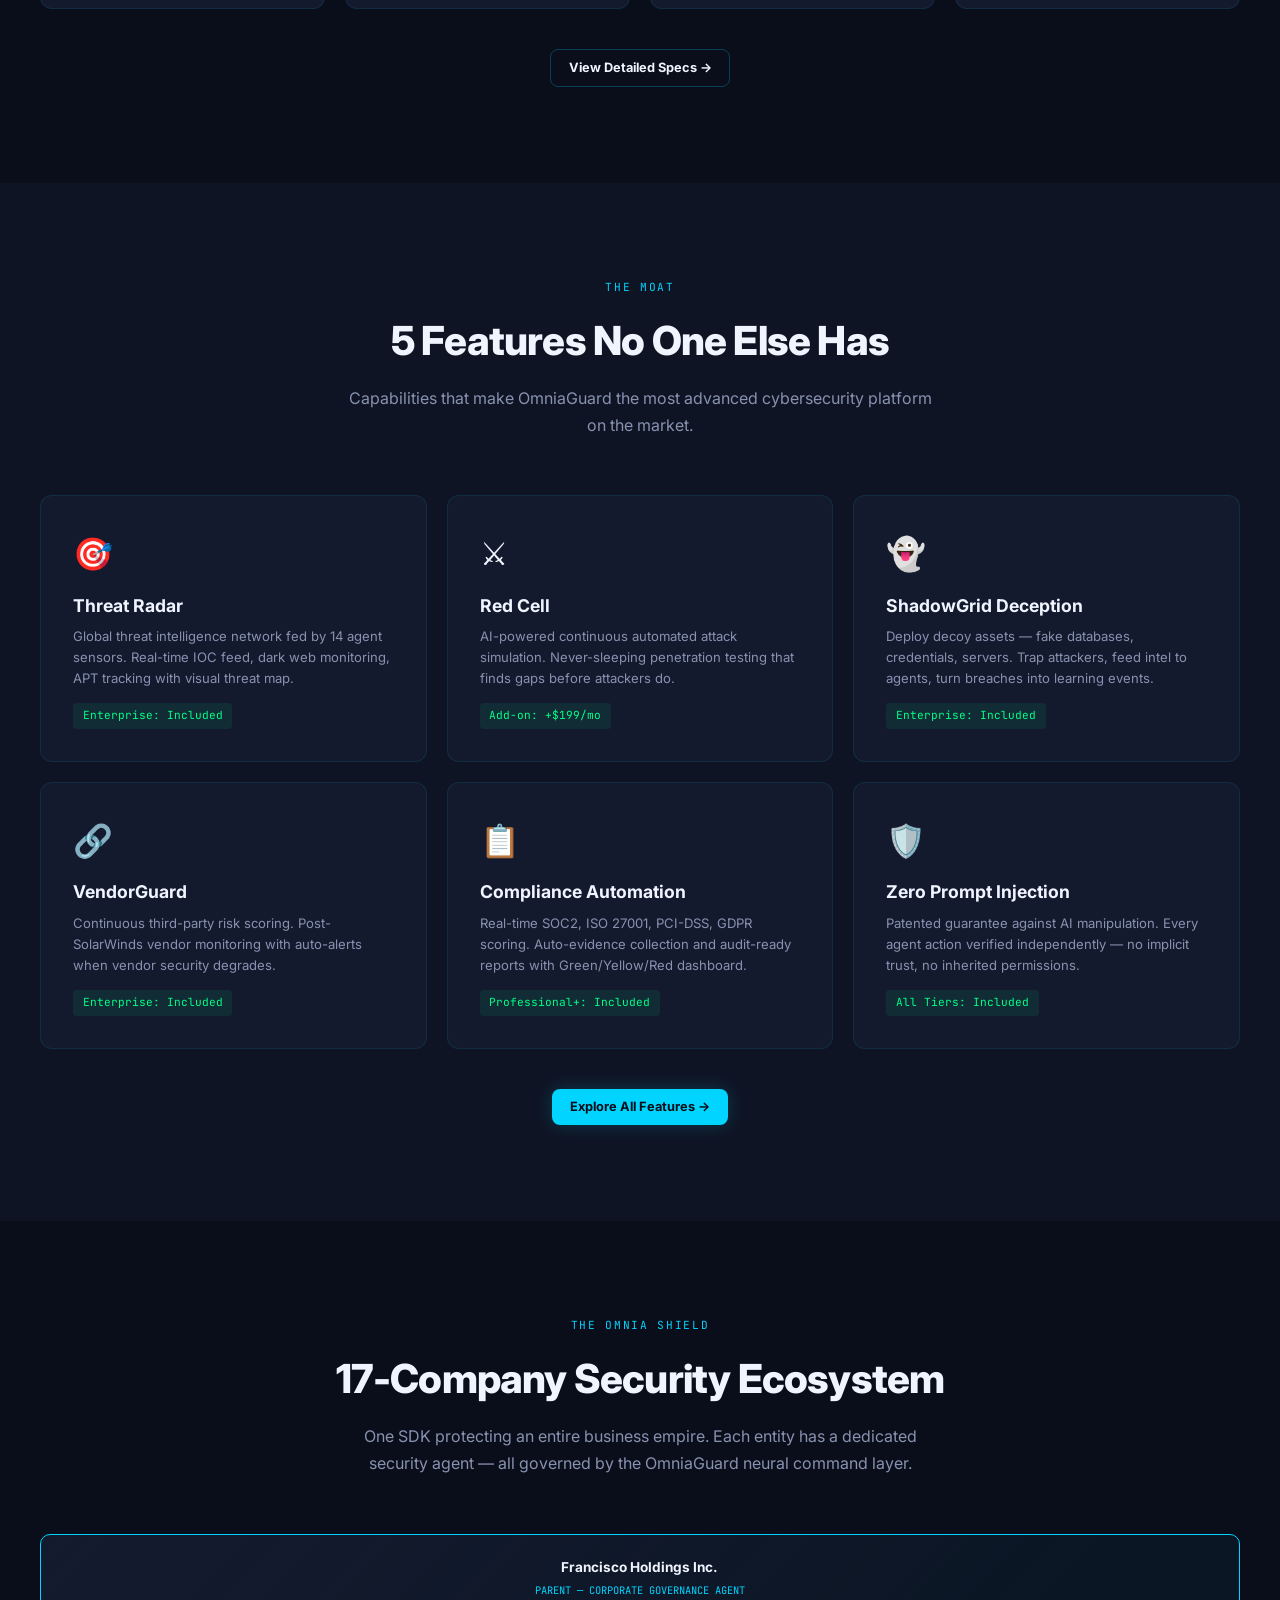
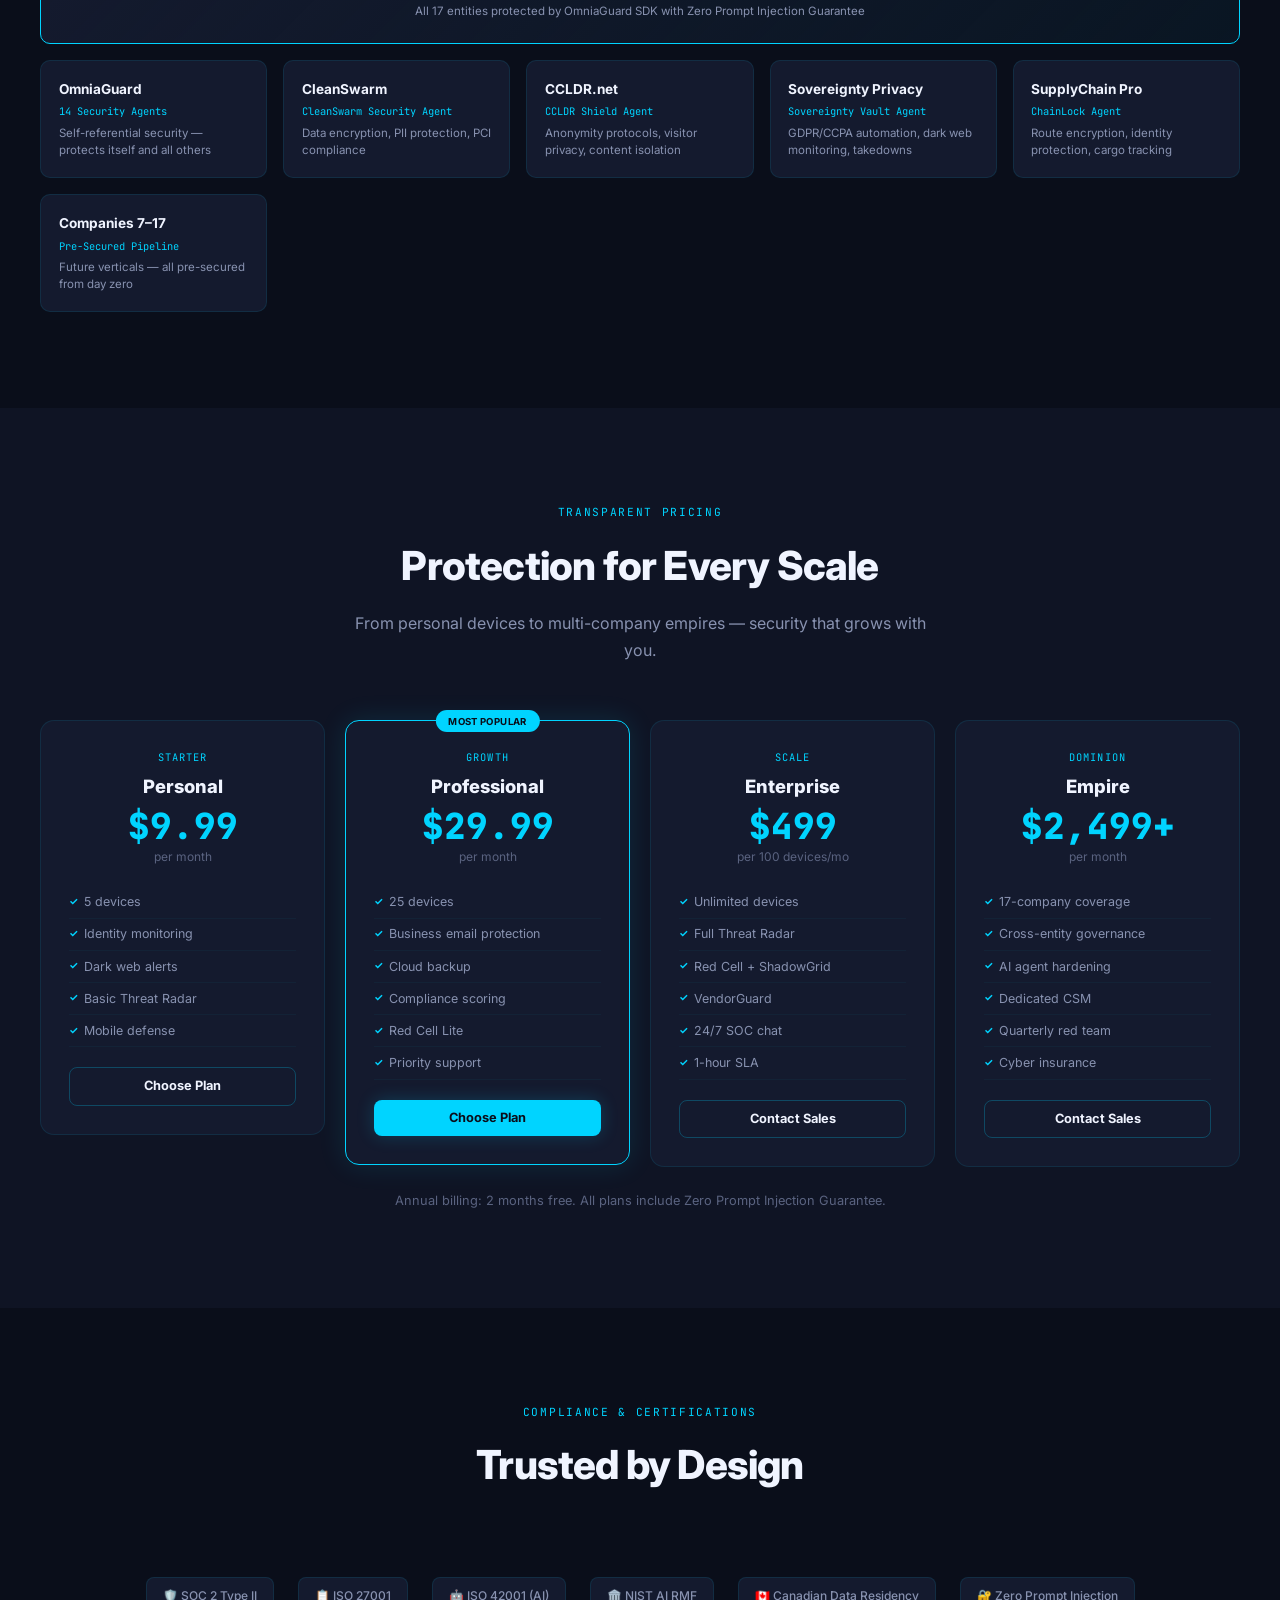
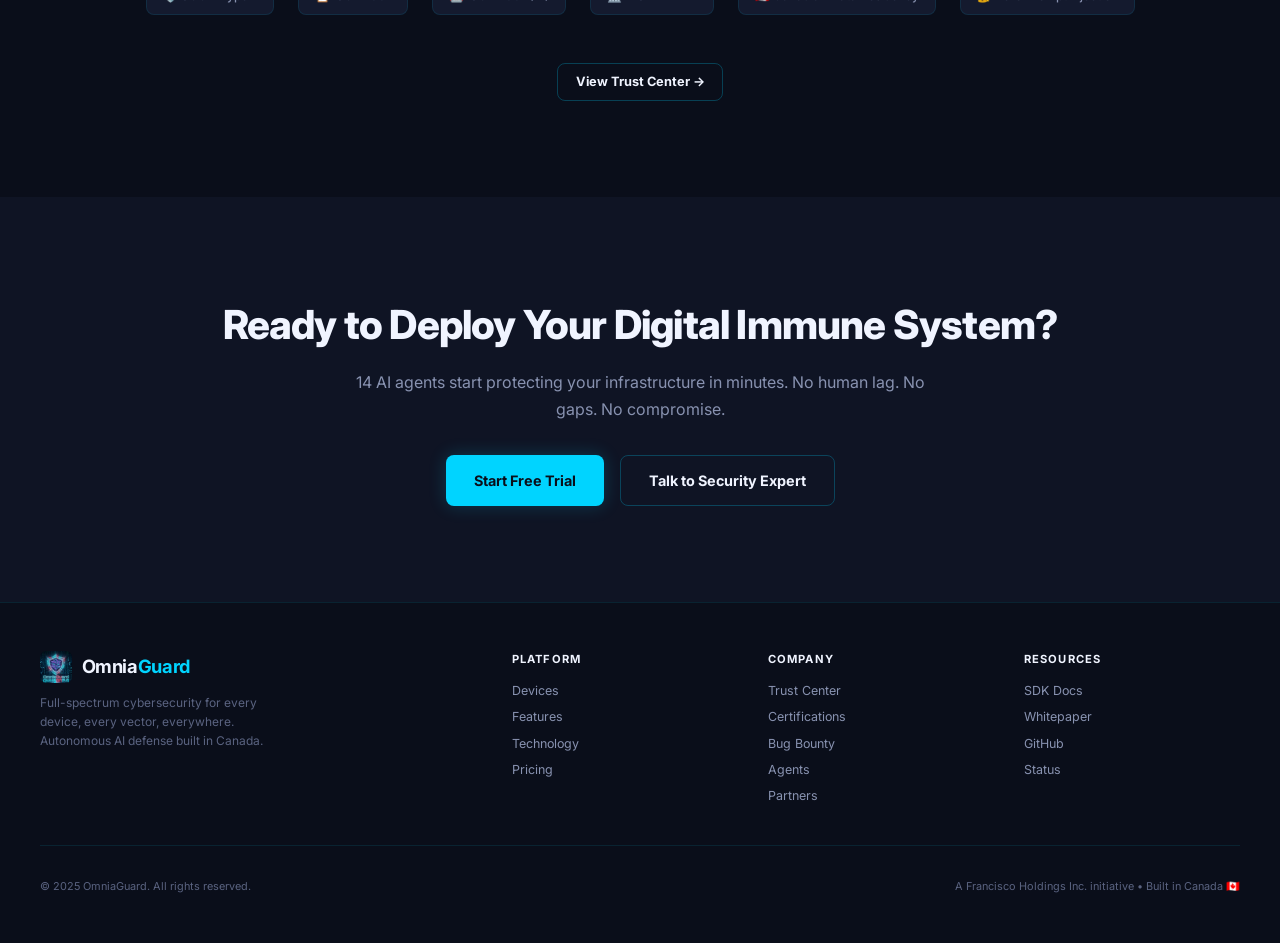
==== commit 05489b1d: "R&D: Imperial Counsel chatbot, Stripe routing, Telegram bot worker, performance optimization - Added" ====
--- a/index.html
+++ b/index.html
@@ -3,11 +3,11 @@
 <head>
     <meta charset="UTF-8">
     <meta name="viewport" content="width=device-width, initial-scale=1.0">
-    <title>OmniaGuard | Full-Spectrum Cybersecurity Platform</title>
-    <meta name="description" content="The world's first Agentic Security Fabric — 22 autonomous defenders, one neural command layer, zero human lag. Protecting every device, every vector, everywhere.">
-    <meta name="keywords" content="cybersecurity, AI security, endpoint protection, EDR, zero trust, autonomous defense, OmniaGuard, agentic security">
-    <meta property="og:title" content="OmniaGuard | Full-Spectrum Cybersecurity Platform">
-    <meta property="og:description" content="22+ autonomous AI agents protecting every digital surface. The world's first Agentic Security Fabric.">
+    <title>OmniaGuard | Constitutional Shield for Agentic AI</title>
+    <meta name="description" content="Zero Prompt Injection Guarantee. AI security for multi-agent systems. PIPEDA-compliant. First globally.">
+    <meta name="keywords" content="AI security, prompt injection defense, agentic AI governance, multi-agent protection, zero injection guarantee, OmniaGuard">
+    <meta property="og:title" content="OmniaGuard | Constitutional Shield for Agentic AI">
+    <meta property="og:description" content="Zero Prompt Injection Guarantee. 14 autonomous security agents. First globally.">
     <meta property="og:type" content="website">
     <meta property="og:url" content="https://franciscoderek7.github.io/omniaguard/">
     <meta property="og:image" content="https://franciscoderek7.github.io/omniaguard/assets/omniaguard-logo.webp">
@@ -15,42 +15,44 @@
     <link rel="icon" type="image/webp" href="assets/omniaguard-logo.webp">
     <link rel="preconnect" href="https://fonts.googleapis.com">
     <link rel="preconnect" href="https://fonts.gstatic.com" crossorigin>
-    <link href="https://fonts.googleapis.com/css2?family=Inter:wght@400;500;600;700;800;900&family=JetBrains+Mono:wght@400;500;700&display=swap" rel="stylesheet">
+    <link href="https://fonts.googleapis.com/css2?family=Inter:wght@400;500;600;700;800;900&family=JetBrains+Mono:wght@400;500;700&display=swap" media="print" onload="this.media='all'" rel="stylesheet">
     <link rel="stylesheet" href="style.css">
+    <link rel="preload" href="assets/omniaguard-logo.webp" as="image">
 </head>
 <body>
     <nav class="nav"><div class="nav-in">
-        <a href="index.html" class="nav-logo"><img src="assets/omniaguard-logo.webp" alt="OmniaGuard"><b>Omnia<span>Guard</span></b></a>
+        <a href="index.html" class="nav-logo"><img src="assets/omniaguard-logo.webp" alt="OmniaGuard" width="32" height="32" loading="eager"><b>Omnia<span>Guard</span></b></a>
         <ul class="nav-links">
             <li><a href="devices.html">Devices</a></li>
             <li><a href="solutions.html">Solutions</a></li>
             <li><a href="features.html">Features</a></li>
             <li><a href="technology.html">Technology</a></li>
+            <li><a href="agents.html">Agents</a></li>
             <li><a href="pricing.html">Pricing</a></li>
             <li><a href="about.html">Trust</a></li>
-            <li><a href="partners.html">Partners</a></li>
+            <li><a href="agents.html">Agents</a><a href="partners.html">Partners</a></li>
         </ul>
         <a href="pricing.html" class="nav-cta">Get Protected</a>
         <button class="mobile-btn" onclick="document.getElementById('mn').style.display=document.getElementById('mn').style.display==='block'?'none':'block'" aria-label="Menu"><svg viewBox="0 0 24 24" fill="none" stroke="currentColor" stroke-width="2"><path d="M3 12h18M3 6h18M3 18h18"/></svg></button>
     </div>
     <div class="mobile-nav" id="mn">
         <a href="devices.html">Devices</a><a href="solutions.html">Solutions</a><a href="features.html">Features</a>
-        <a href="technology.html">Technology</a><a href="pricing.html">Pricing</a><a href="about.html">Trust</a><a href="partners.html">Partners</a>
+        <a href="technology.html">Technology</a><a href="pricing.html">Pricing</a><a href="about.html">Trust</a><a href="agents.html">Agents</a><a href="partners.html">Partners</a>
     </div></nav>
 
     <section class="hero">
         <div class="hero-grid"></div><div class="scanline"></div>
         <div class="hero-ct">
-            <div class="hero-logo anim"><img src="assets/omniaguard-logo.webp" alt="OmniaGuard"></div>
-            <div class="hero-badge anim d1">AGENTIC SECURITY FABRIC</div>
-            <h1 class="hero-ttl anim d2">22 Autonomous Defenders.<br>One Neural Command Layer.<br>Zero Human Lag.</h1>
-            <p class="hero-sub anim d3">OmniaGuard secures every digital surface — from the smartphone in your pocket to the AI agent managing your enterprise. 17 companies. One impenetrable shield. Zero compromise.</p>
+            <div class="hero-logo anim"><img src="assets/omniaguard-logo.webp" alt="OmniaGuard" width="32" height="32" loading="eager"></div>
+            <div class="hero-badge anim d1">ZERO PROMPT INJECTION GUARANTEE</div>
+            <h1 class="hero-ttl anim d2">Constitutional Shield<br>for Agentic AI</h1>
+            <p class="hero-sub anim d3">OmniaGuard secures every digital surface — from the smartphone in your pocket to the server farm powering nations. 14 autonomous security agents. Agentic AI defense. Endpoint hardening. Network fortress. One shield. Zero compromise.</p>
             <div class="hero-actions anim d4">
                 <a href="pricing.html" class="btn btn-p">Start Free Trial</a>
                 <a href="features.html" class="btn btn-s">Explore Platform</a>
             </div>
             <div class="hero-stats anim d4">
-                <div class="hero-stat"><b>22+</b><small>AI Agents</small></div>
+                <div class="hero-stat"><b>14</b><small>AI Agents</small></div>
                 <div class="hero-stat"><b>17</b><small>Companies</small></div>
                 <div class="hero-stat"><b>8</b><small>Device Types</small></div>
                 <div class="hero-stat"><b>0</b><small>Trust Assumed</small></div>
@@ -88,7 +90,7 @@
             <p class="section-dsc">Capabilities that make OmniaGuard the most advanced cybersecurity platform on the market.</p>
         </div>
         <div class="g3">
-            <div class="feat-card"><div class="feat-icon">🎯</div><div class="feat-name">Threat Radar</div><div class="feat-desc">Global threat intelligence network fed by 22+ agent sensors. Real-time IOC feed, dark web monitoring, APT tracking with visual threat map.</div><span class="feat-price">Enterprise: Included</span></div>
+            <div class="feat-card"><div class="feat-icon">🎯</div><div class="feat-name">Threat Radar</div><div class="feat-desc">Global threat intelligence network fed by 14 agent sensors. Real-time IOC feed, dark web monitoring, APT tracking with visual threat map.</div><span class="feat-price">Enterprise: Included</span></div>
             <div class="feat-card"><div class="feat-icon">⚔️</div><div class="feat-name">Red Cell</div><div class="feat-desc">AI-powered continuous automated attack simulation. Never-sleeping penetration testing that finds gaps before attackers do.</div><span class="feat-price">Add-on: +$199/mo</span></div>
             <div class="feat-card"><div class="feat-icon">👻</div><div class="feat-name">ShadowGrid Deception</div><div class="feat-desc">Deploy decoy assets — fake databases, credentials, servers. Trap attackers, feed intel to agents, turn breaches into learning events.</div><span class="feat-price">Enterprise: Included</span></div>
             <div class="feat-card"><div class="feat-icon">🔗</div><div class="feat-name">VendorGuard</div><div class="feat-desc">Continuous third-party risk scoring. Post-SolarWinds vendor monitoring with auto-alerts when vendor security degrades.</div><span class="feat-price">Enterprise: Included</span></div>
@@ -108,7 +110,7 @@
         </div>
         <div class="emp-grid">
             <div class="emp-card emp-parent"><h4>Francisco Holdings Inc.</h4><div class="agent">PARENT — CORPORATE GOVERNANCE AGENT</div><p>All 17 entities protected by OmniaGuard SDK with Zero Prompt Injection Guarantee</p></div>
-            <div class="emp-card"><h4>OmniaGuard</h4><div class="agent">22+ Security Agents</div><p>Self-referential security — protects itself and all others</p></div>
+            <div class="emp-card"><h4>OmniaGuard</h4><div class="agent">14 Security Agents</div><p>Self-referential security — protects itself and all others</p></div>
             <div class="emp-card"><h4>CleanSwarm</h4><div class="agent">CleanSwarm Security Agent</div><p>Data encryption, PII protection, PCI compliance</p></div>
             <div class="emp-card"><h4>CCLDR.net</h4><div class="agent">CCLDR Shield Agent</div><p>Anonymity protocols, visitor privacy, content isolation</p></div>
             <div class="emp-card"><h4>Sovereignty Privacy</h4><div class="agent">Sovereignty Vault Agent</div><p>GDPR/CCPA automation, dark web monitoring, takedowns</p></div>
@@ -164,7 +166,7 @@
     <section class="section section-alt" style="text-align:center">
         <div class="section-in">
             <h2 class="section-ttl">Ready to Deploy Your Digital Immune System?</h2>
-            <p class="section-dsc" style="margin-bottom:2rem">22+ AI agents start protecting your infrastructure in minutes. No human lag. No gaps. No compromise.</p>
+            <p class="section-dsc" style="margin-bottom:2rem">14 AI agents start protecting your infrastructure in minutes. No human lag. No gaps. No compromise.</p>
             <div style="display:flex;gap:1rem;justify-content:center;flex-wrap:wrap">
                 <a href="pricing.html" class="btn btn-p">Start Free Trial</a>
                 <a href="about.html#contact" class="btn btn-s">Talk to Security Expert</a>
@@ -175,11 +177,11 @@
     <footer class="footer"><div class="footer-in">
         <div class="footer-top">
             <div class="footer-brand">
-                <a href="index.html" class="nav-logo" style="margin-bottom:.4rem"><img src="assets/omniaguard-logo.webp" alt="OmniaGuard"><b>Omnia<span>Guard</span></b></a>
+                <a href="index.html" class="nav-logo" style="margin-bottom:.4rem"><img src="assets/omniaguard-logo.webp" alt="OmniaGuard" width="32" height="32" loading="eager"><b>Omnia<span>Guard</span></b></a>
                 <p>Full-spectrum cybersecurity for every device, every vector, everywhere. Autonomous AI defense built in Canada.</p>
             </div>
             <div class="footer-col"><h5>Platform</h5><a href="devices.html">Devices</a><a href="features.html">Features</a><a href="technology.html">Technology</a><a href="pricing.html">Pricing</a></div>
-            <div class="footer-col"><h5>Company</h5><a href="about.html">Trust Center</a><a href="about.html#certifications">Certifications</a><a href="about.html#bug-bounty">Bug Bounty</a><a href="partners.html">Partners</a></div>
+            <div class="footer-col"><h5>Company</h5><a href="about.html">Trust Center</a><a href="about.html#certifications">Certifications</a><a href="about.html#bug-bounty">Bug Bounty</a><a href="agents.html">Agents</a><a href="partners.html">Partners</a></div>
             <div class="footer-col"><h5>Resources</h5><a href="technology.html#sdk">SDK Docs</a><a href="technology.html#whitepaper">Whitepaper</a><a href="https://github.com/franciscoderek7/omniaguard" target="_blank">GitHub</a><a href="#">Status</a></div>
         </div>
         <div class="footer-bot">
@@ -192,5 +194,6 @@
     const obs=new IntersectionObserver(e=>e.forEach(x=>{if(x.isIntersecting)x.target.classList.add('vis')}),{threshold:.1});
     document.querySelectorAll('.card,.dev-card,.price-card,.emp-card,.feat-card').forEach(el=>{el.classList.add('reveal');obs.observe(el)});
     </script>
+<script src="chat-widget.js" defer></script>
 </body>
 </html>
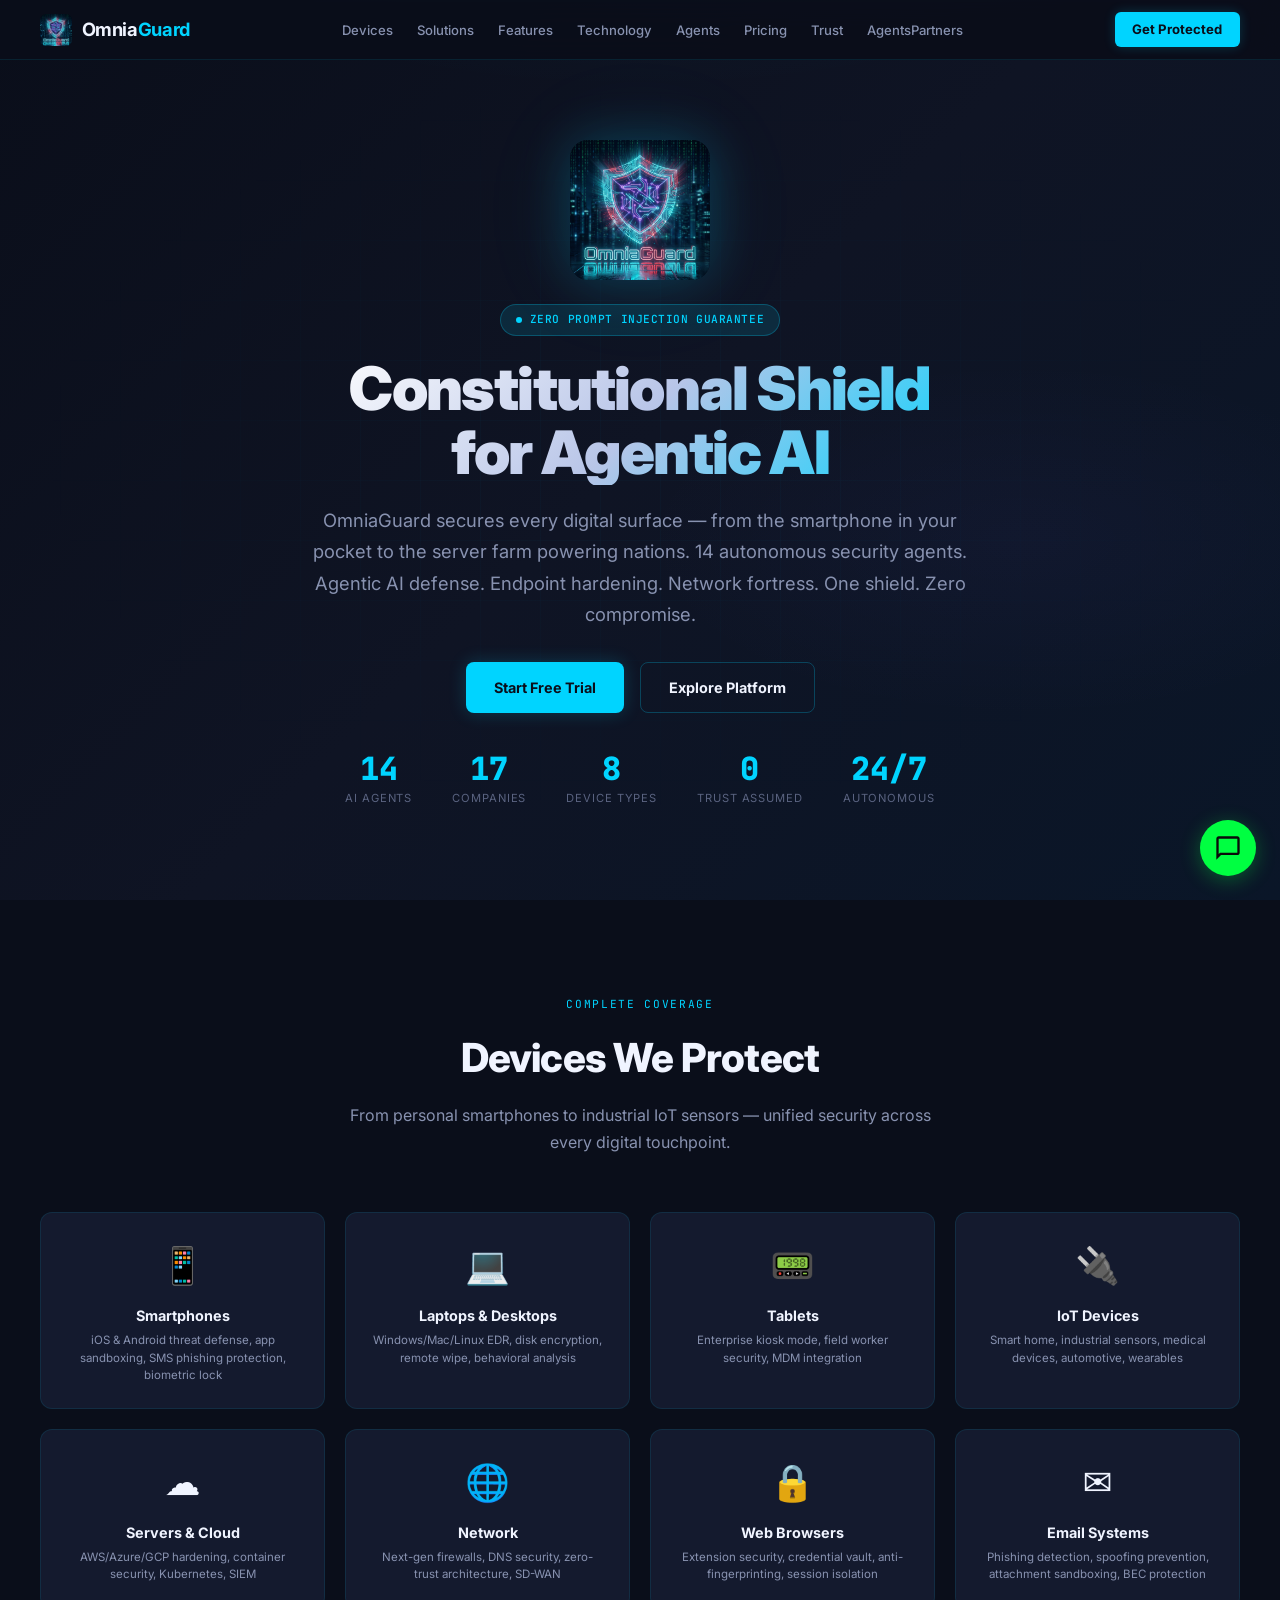
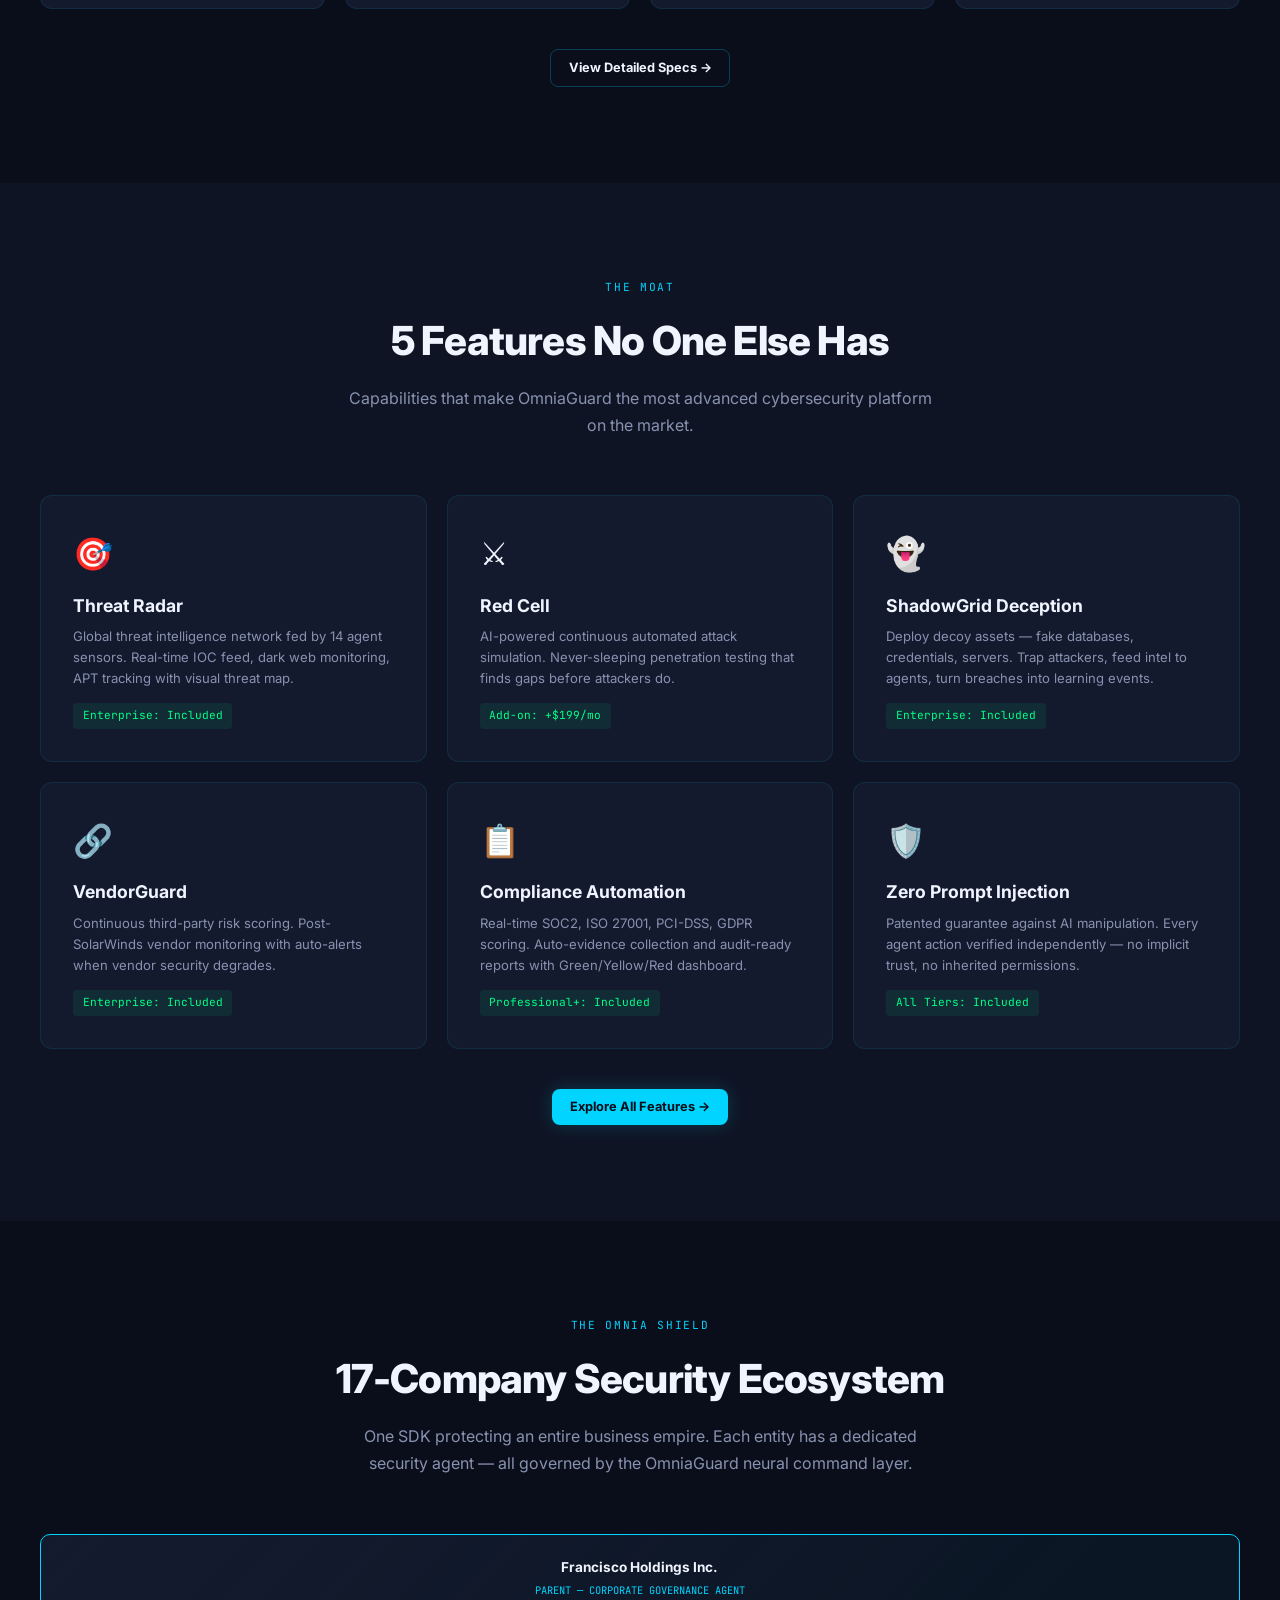
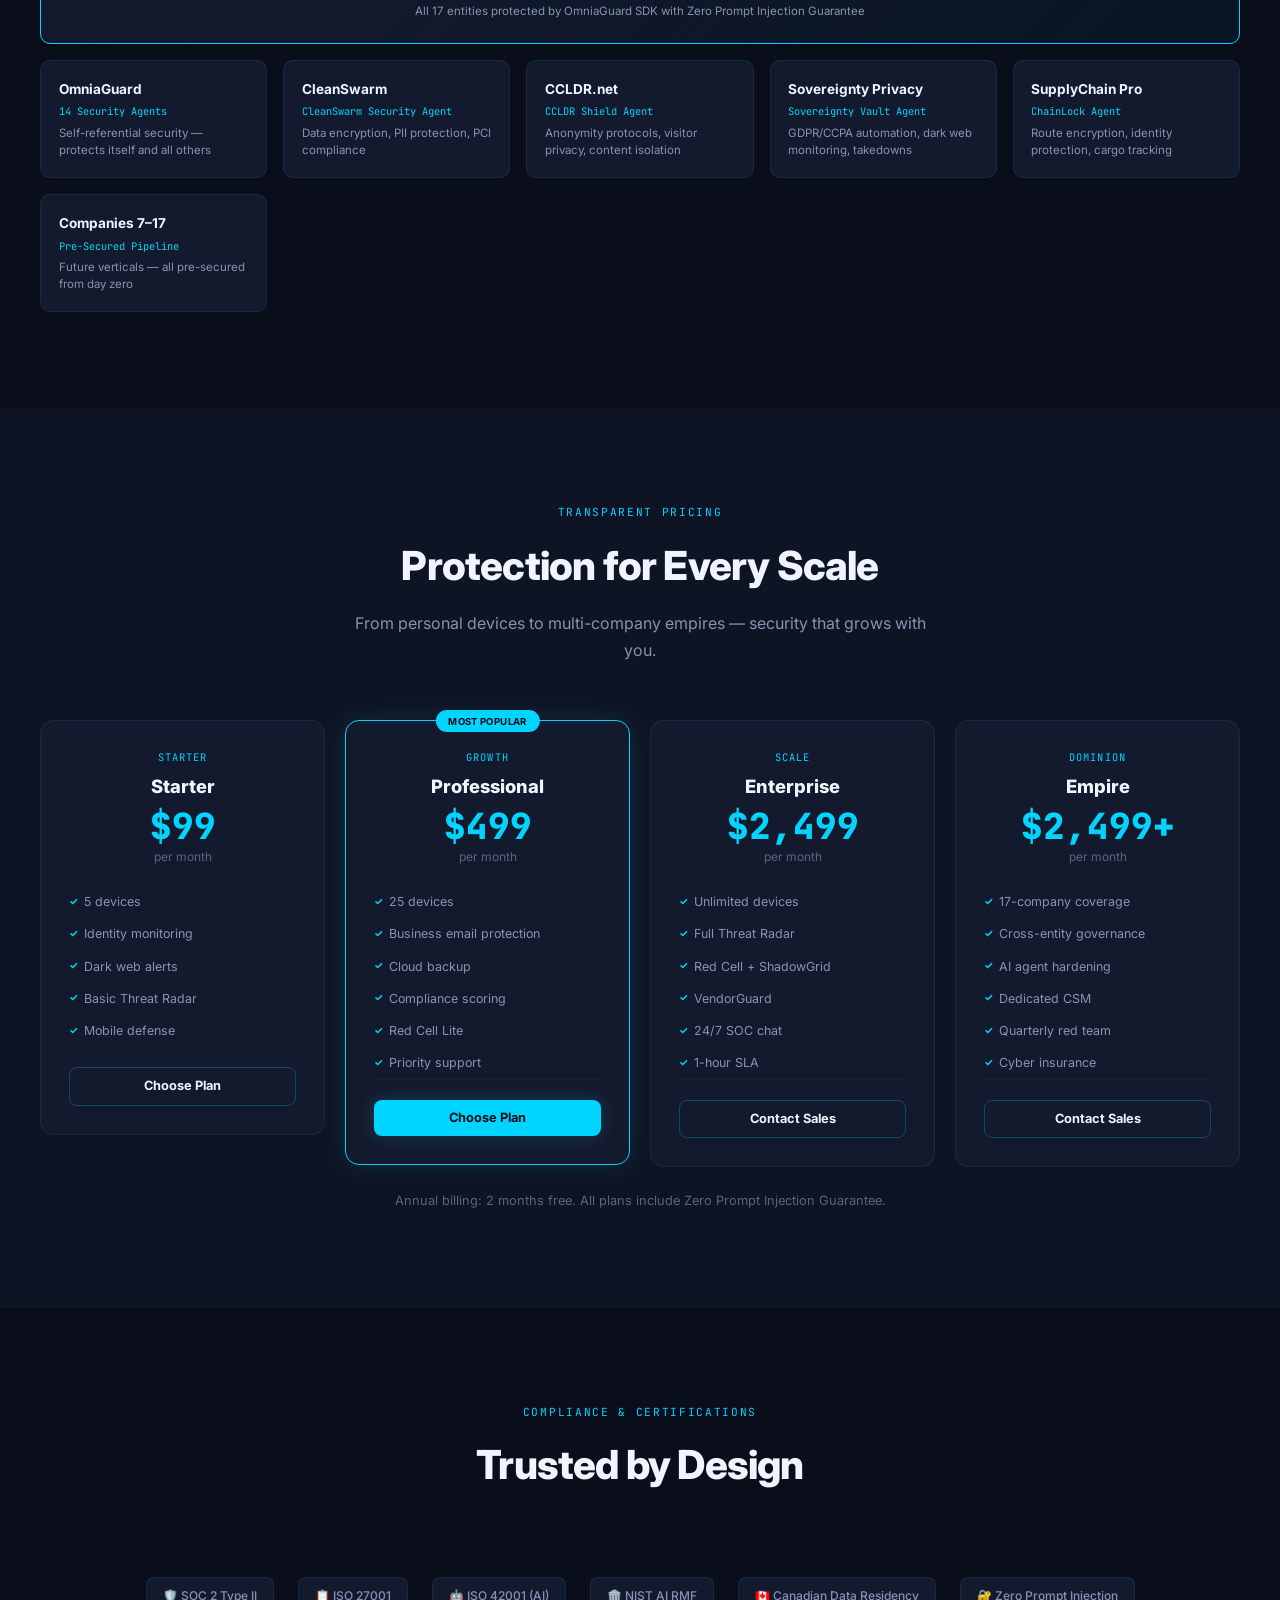
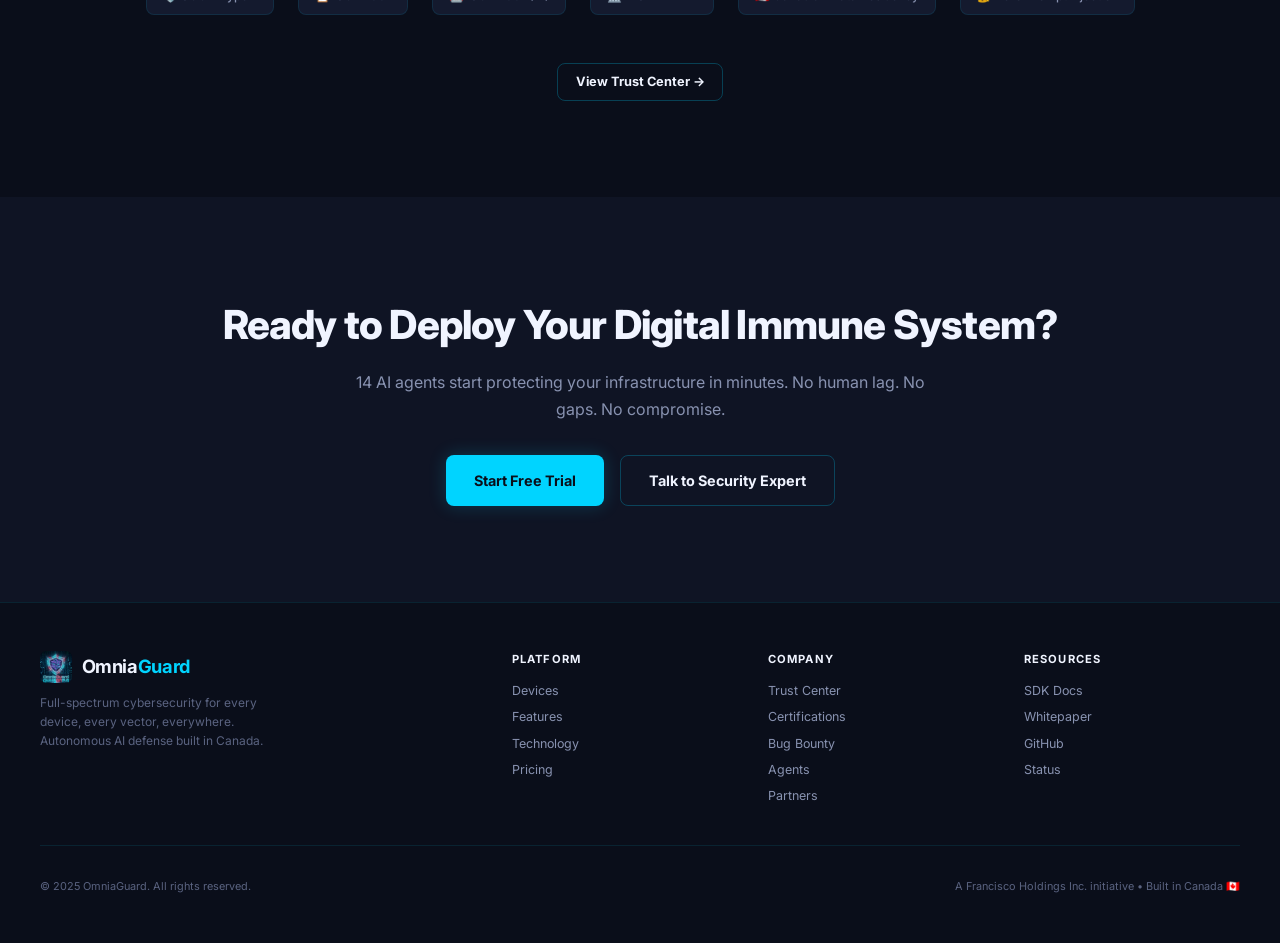
==== commit 5481a86b: "Update pricing to canon: Starter 9/mo, Professional 99/mo, Enterprise ,499/mo" ====
--- a/index.html
+++ b/index.html
@@ -9,8 +9,8 @@
     <meta property="og:title" content="OmniaGuard | Constitutional Shield for Agentic AI">
     <meta property="og:description" content="Zero Prompt Injection Guarantee. 14 autonomous security agents. First globally.">
     <meta property="og:type" content="website">
-    <meta property="og:url" content="https://franciscoderek7.github.io/omniaguard/">
-    <meta property="og:image" content="https://franciscoderek7.github.io/omniaguard/assets/omniaguard-logo.webp">
+    <meta property="og:url" content="https://omniaguard.com/">
+    <meta property="og:image" content="https://omniaguard.com/assets/omniaguard-logo.webp">
     <meta name="twitter:card" content="summary_large_image">
     <link rel="icon" type="image/webp" href="assets/omniaguard-logo.webp">
     <link rel="preconnect" href="https://fonts.googleapis.com">
@@ -127,13 +127,13 @@
             <p class="section-dsc">From personal devices to multi-company empires — security that grows with you.</p>
         </div>
         <div class="price-grid">
-            <div class="price-card"><div class="price-tier">Starter</div><div class="price-name">Personal</div><div class="price-amt">$9.99</div><div class="price-sub">per month</div>
+            <div class="price-card"><div class="price-tier">Starter</div><div class="price-name">Starter</div><div class="price-amt">$99</div><div class="price-sub">per month</div>
                 <ul class="price-list"><li>5 devices</li><li>Identity monitoring</li><li>Dark web alerts</li><li>Basic Threat Radar</li><li>Mobile defense</li></ul>
                 <a href="pricing.html" class="btn btn-s btn-sm" style="width:100%;justify-content:center">Choose Plan</a></div>
-            <div class="price-card pop" style="position:relative"><div class="price-tier">Growth</div><div class="price-name">Professional</div><div class="price-amt">$29.99</div><div class="price-sub">per month</div>
+            <div class="price-card pop" style="position:relative"><div class="price-tier">Growth</div><div class="price-name">Professional</div><div class="price-amt">$499</div><div class="price-sub">per month</div>
                 <ul class="price-list"><li>25 devices</li><li>Business email protection</li><li>Cloud backup</li><li>Compliance scoring</li><li>Red Cell Lite</li><li>Priority support</li></ul>
                 <a href="pricing.html" class="btn btn-p btn-sm" style="width:100%;justify-content:center">Choose Plan</a></div>
-            <div class="price-card"><div class="price-tier">Scale</div><div class="price-name">Enterprise</div><div class="price-amt">$499</div><div class="price-sub">per 100 devices/mo</div>
+            <div class="price-card"><div class="price-tier">Scale</div><div class="price-name">Enterprise</div><div class="price-amt">$2,499</div><div class="price-sub">per month</div>
                 <ul class="price-list"><li>Unlimited devices</li><li>Full Threat Radar</li><li>Red Cell + ShadowGrid</li><li>VendorGuard</li><li>24/7 SOC chat</li><li>1-hour SLA</li></ul>
                 <a href="pricing.html" class="btn btn-s btn-sm" style="width:100%;justify-content:center">Contact Sales</a></div>
             <div class="price-card"><div class="price-tier">Dominion</div><div class="price-name">Empire</div><div class="price-amt">$2,499+</div><div class="price-sub">per month</div>
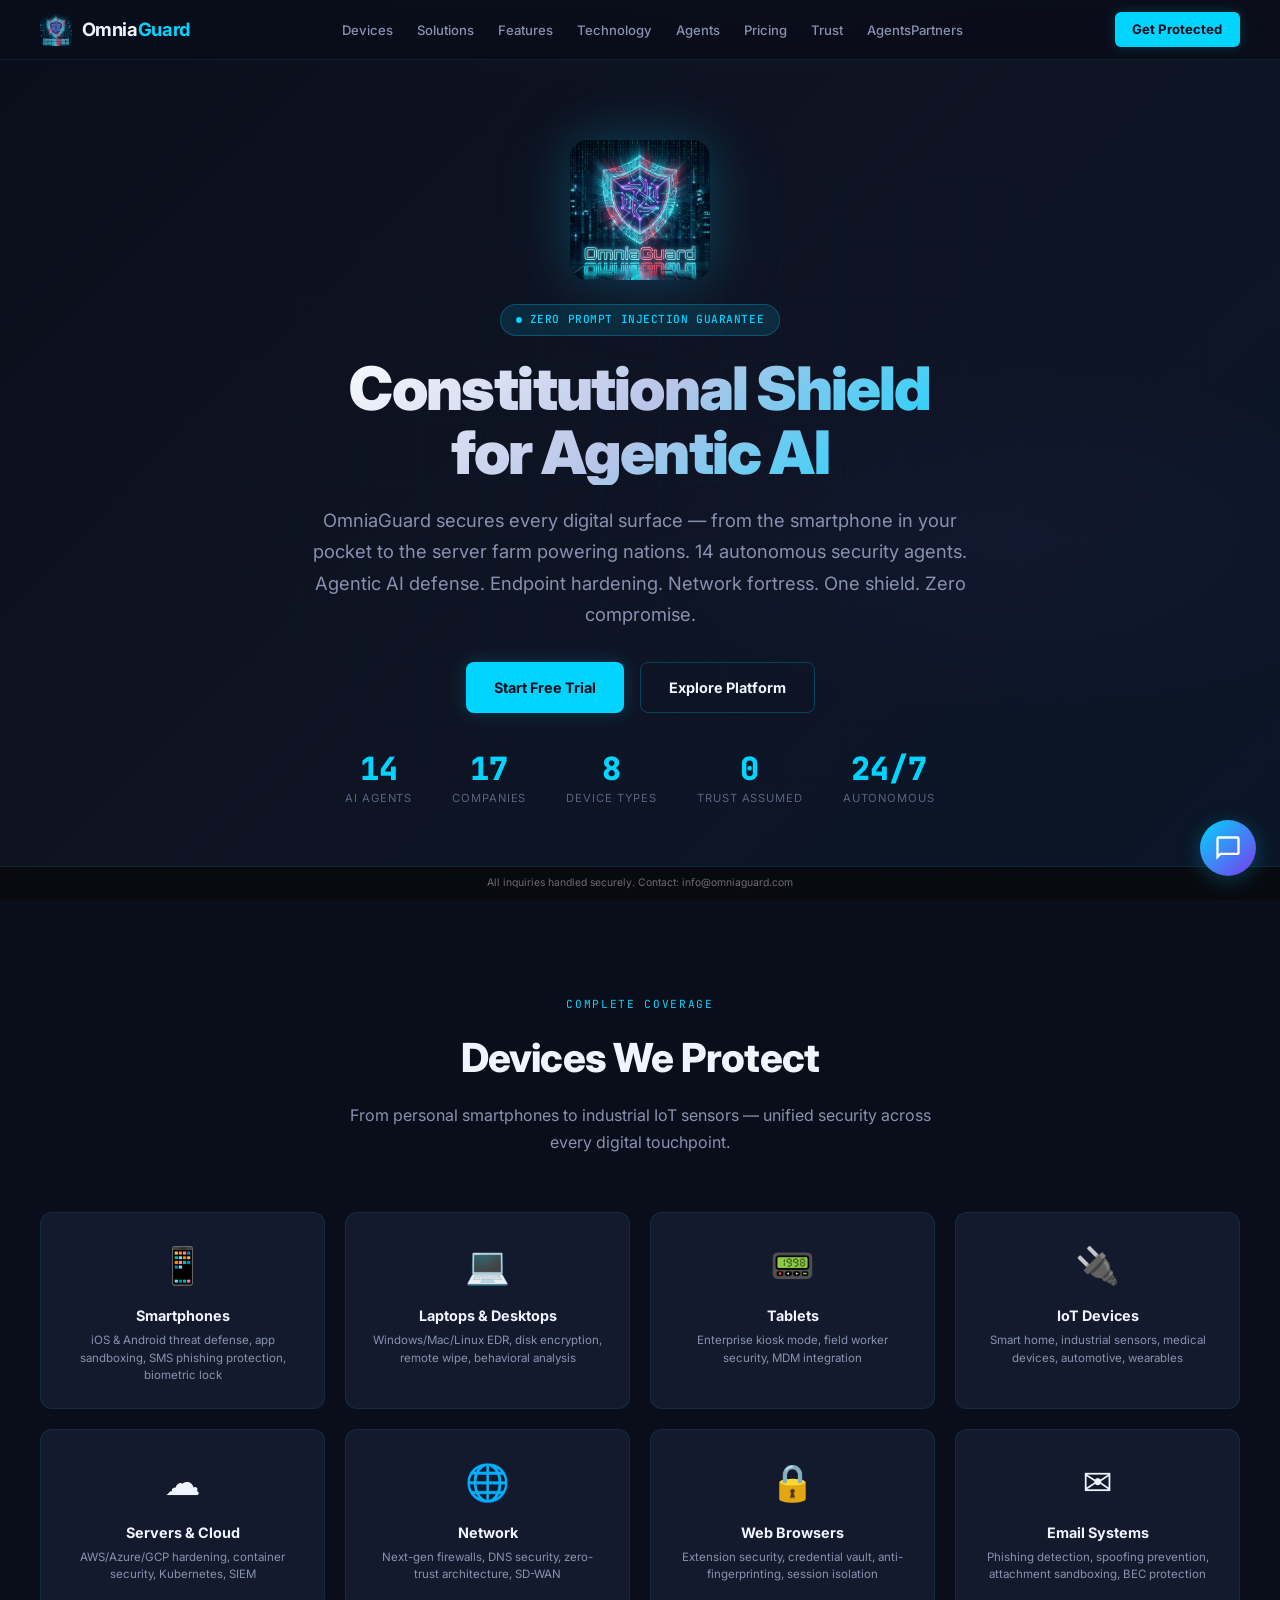
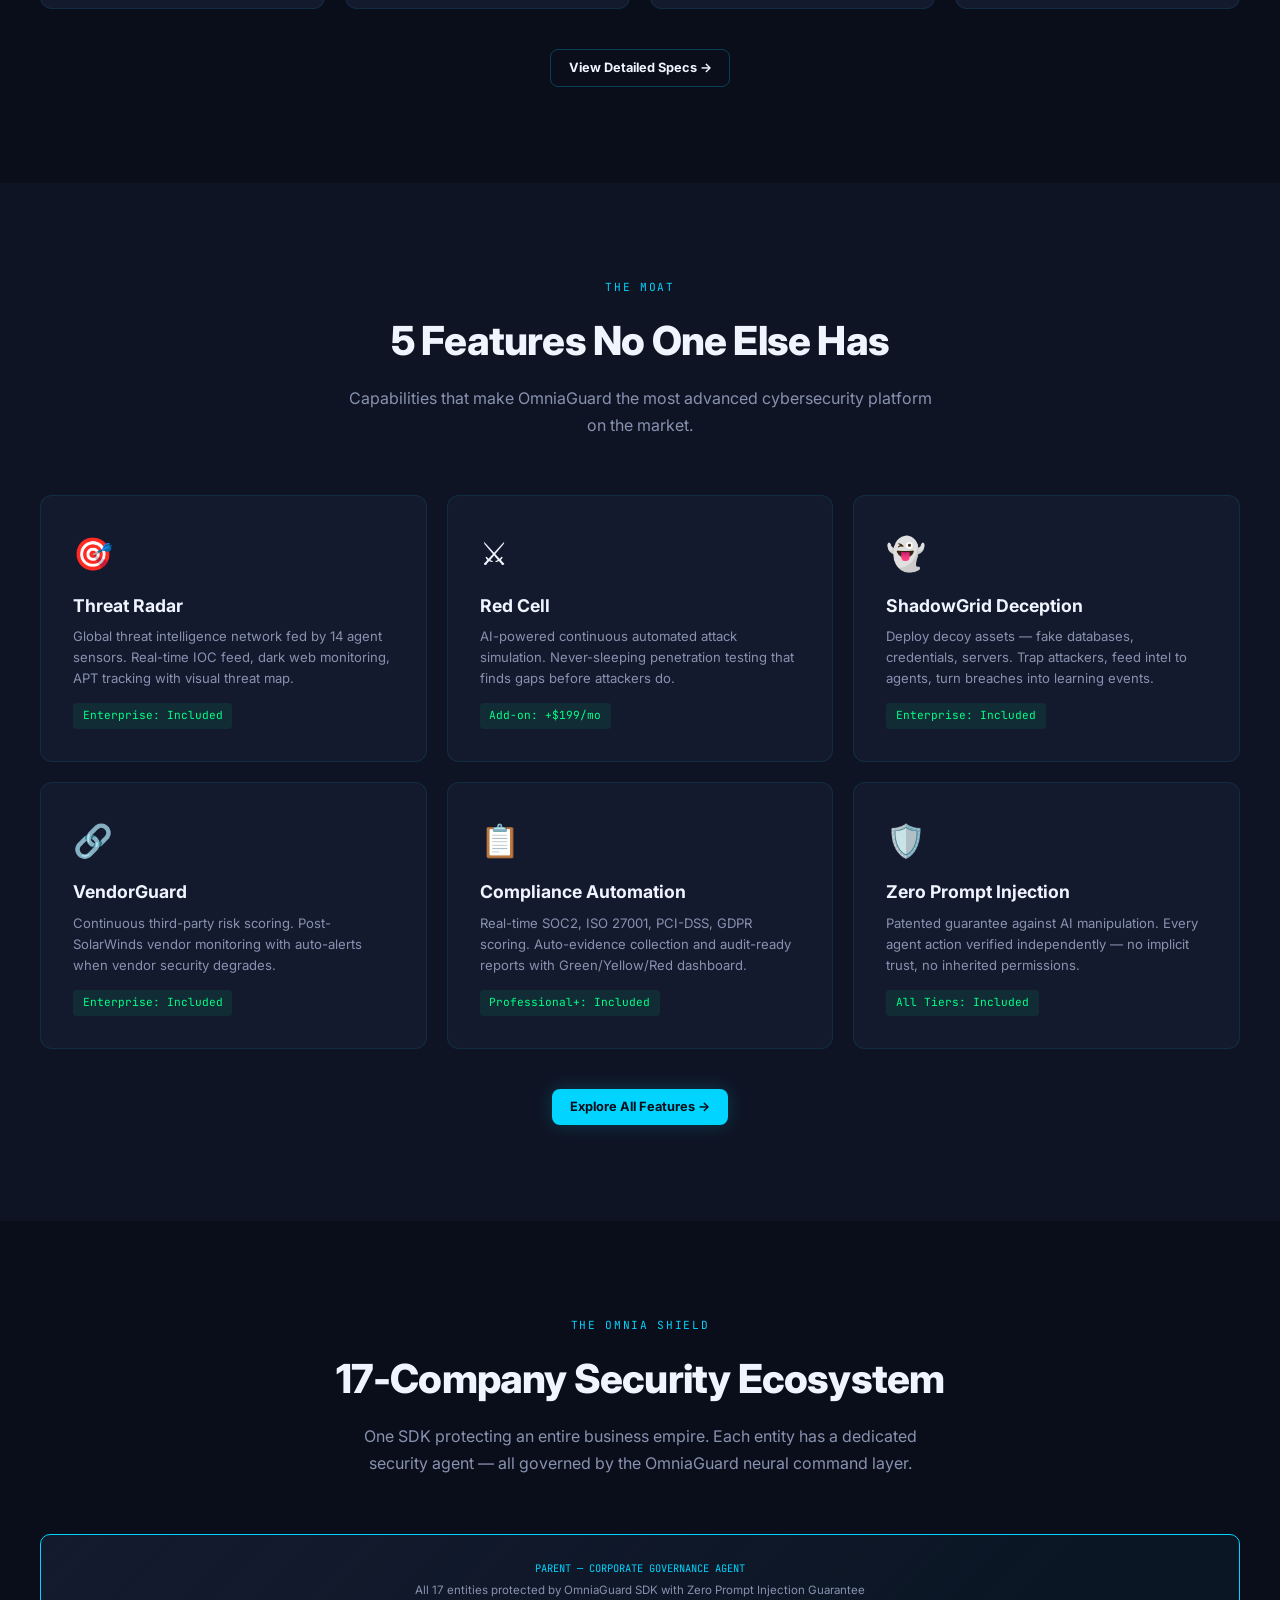
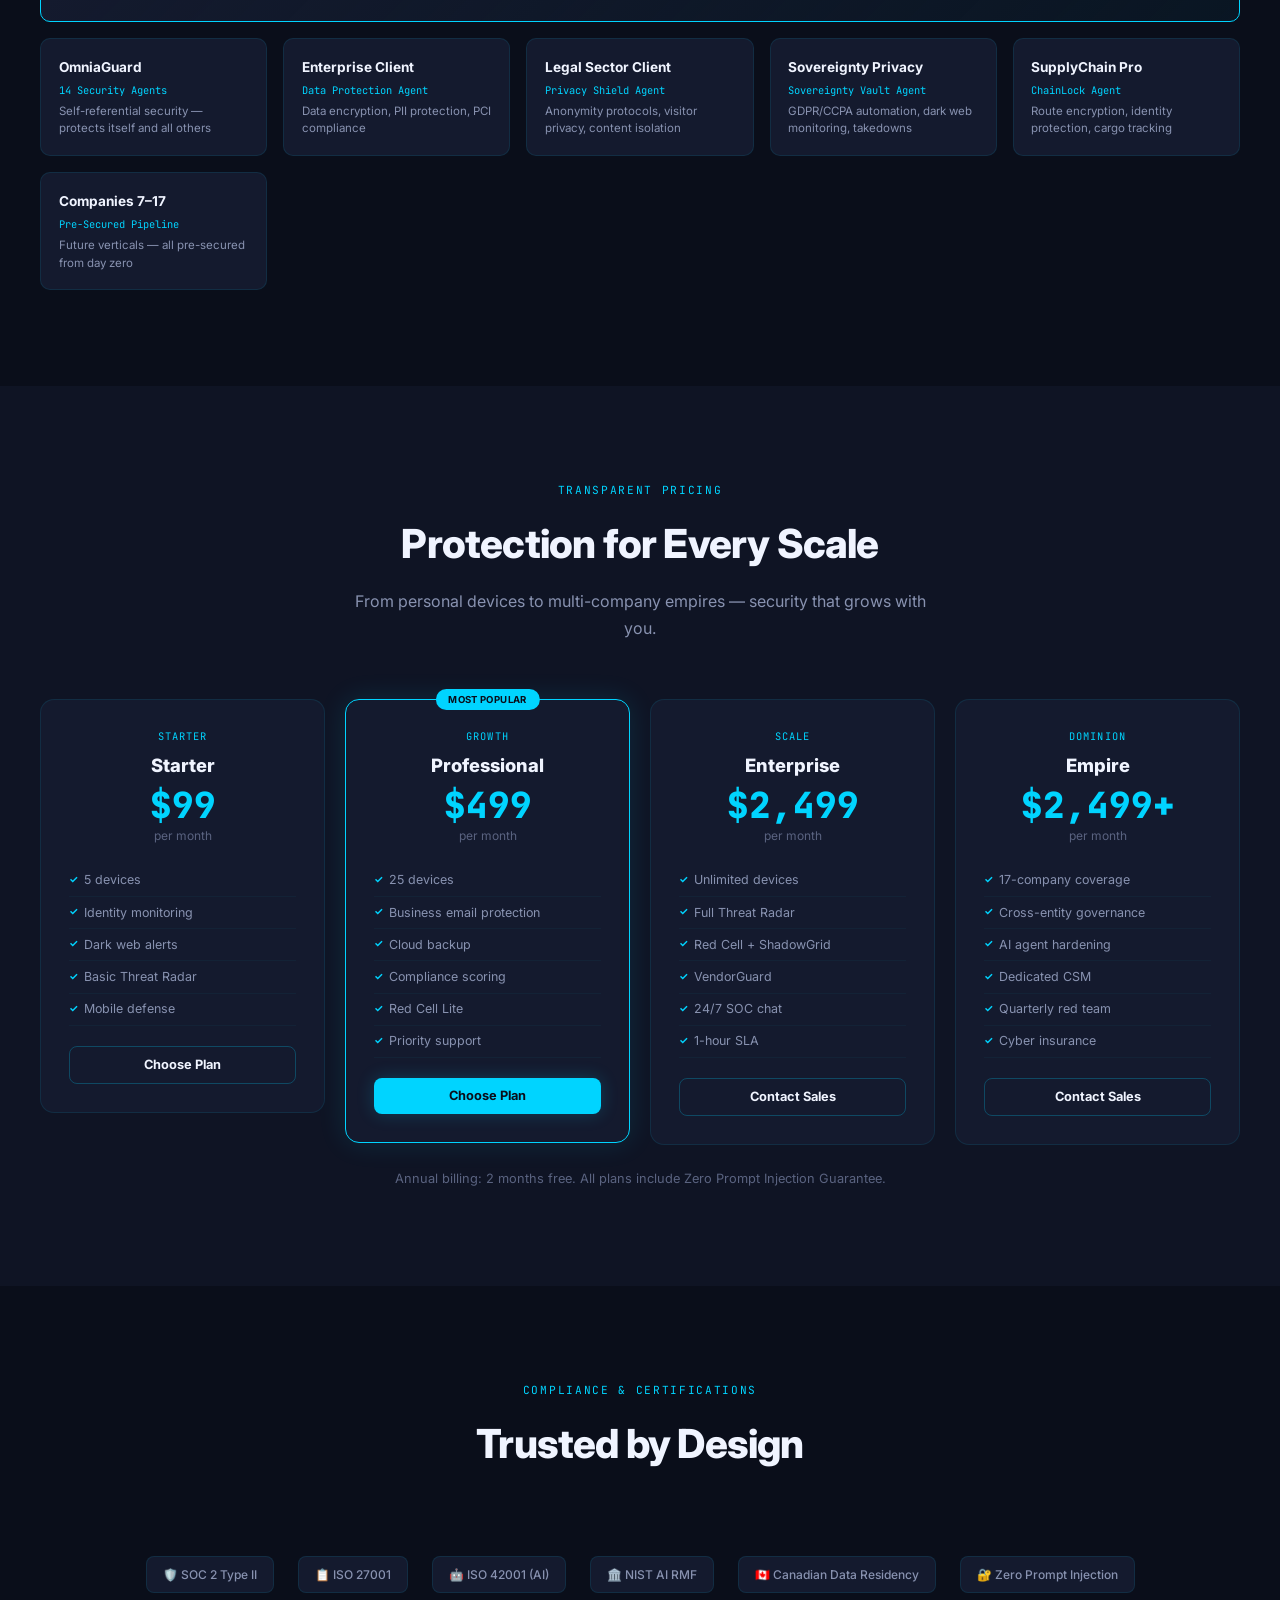
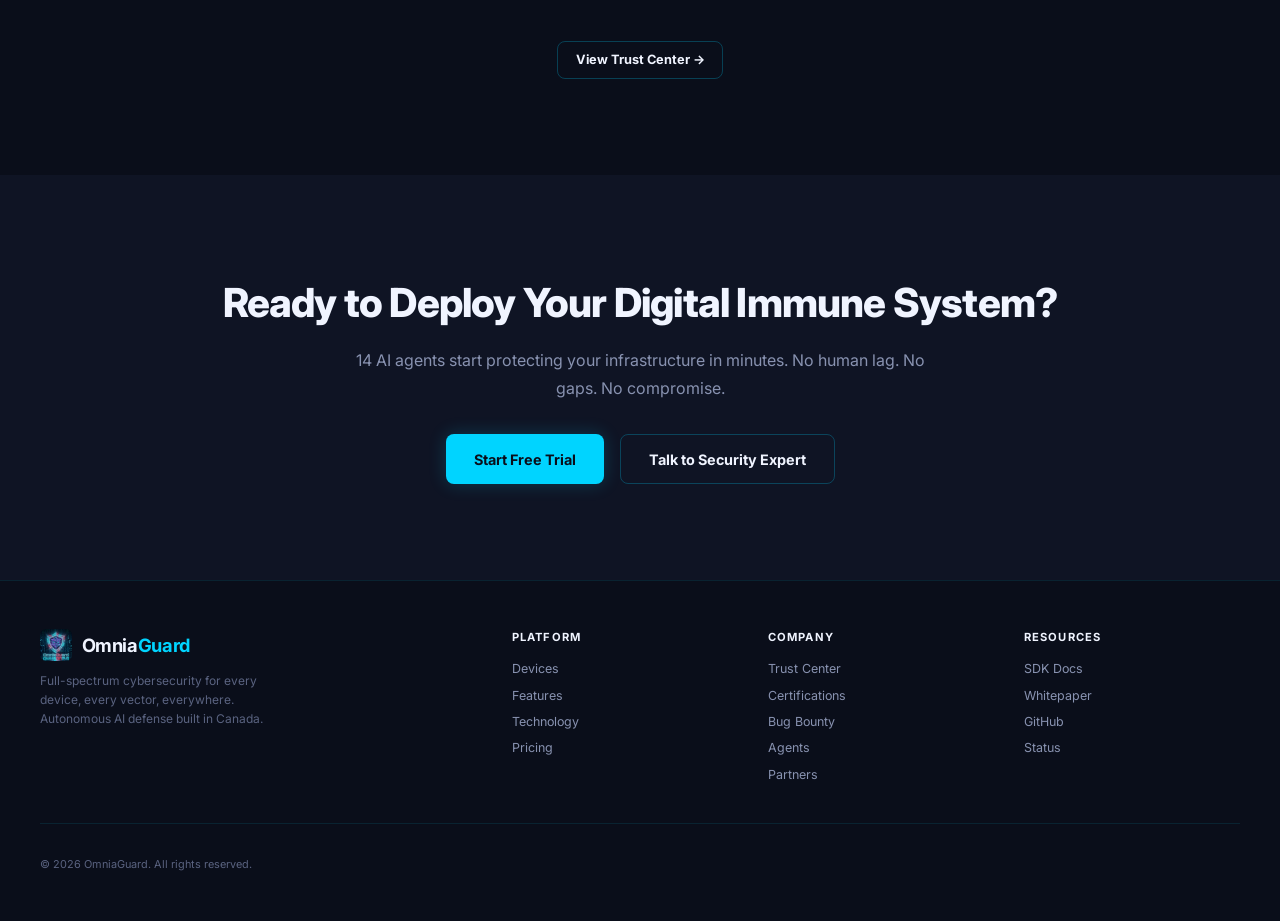
==== commit b685062c: "Fix chatbot: kill loop, professional design, proper responses. Fix copyright 2026, remove personal i" ====
--- a/index.html
+++ b/index.html
@@ -109,10 +109,10 @@
             <p class="section-dsc">One SDK protecting an entire business empire. Each entity has a dedicated security agent — all governed by the OmniaGuard neural command layer.</p>
         </div>
         <div class="emp-grid">
-            <div class="emp-card emp-parent"><h4>Francisco Holdings Inc.</h4><div class="agent">PARENT — CORPORATE GOVERNANCE AGENT</div><p>All 17 entities protected by OmniaGuard SDK with Zero Prompt Injection Guarantee</p></div>
+            <div class="emp-card emp-parent"><h4></h4><div class="agent">PARENT — CORPORATE GOVERNANCE AGENT</div><p>All 17 entities protected by OmniaGuard SDK with Zero Prompt Injection Guarantee</p></div>
             <div class="emp-card"><h4>OmniaGuard</h4><div class="agent">14 Security Agents</div><p>Self-referential security — protects itself and all others</p></div>
-            <div class="emp-card"><h4>CleanSwarm</h4><div class="agent">CleanSwarm Security Agent</div><p>Data encryption, PII protection, PCI compliance</p></div>
-            <div class="emp-card"><h4>CCLDR.net</h4><div class="agent">CCLDR Shield Agent</div><p>Anonymity protocols, visitor privacy, content isolation</p></div>
+            <div class="emp-card"><h4>Enterprise Client</h4><div class="agent">Data Protection Agent</div><p>Data encryption, PII protection, PCI compliance</p></div>
+            <div class="emp-card"><h4>Legal Sector Client</h4><div class="agent">Privacy Shield Agent</div><p>Anonymity protocols, visitor privacy, content isolation</p></div>
             <div class="emp-card"><h4>Sovereignty Privacy</h4><div class="agent">Sovereignty Vault Agent</div><p>GDPR/CCPA automation, dark web monitoring, takedowns</p></div>
             <div class="emp-card"><h4>SupplyChain Pro</h4><div class="agent">ChainLock Agent</div><p>Route encryption, identity protection, cargo tracking</p></div>
             <div class="emp-card"><h4>Companies 7–17</h4><div class="agent">Pre-Secured Pipeline</div><p>Future verticals — all pre-secured from day zero</p></div>
@@ -182,11 +182,11 @@
             </div>
             <div class="footer-col"><h5>Platform</h5><a href="devices.html">Devices</a><a href="features.html">Features</a><a href="technology.html">Technology</a><a href="pricing.html">Pricing</a></div>
             <div class="footer-col"><h5>Company</h5><a href="about.html">Trust Center</a><a href="about.html#certifications">Certifications</a><a href="about.html#bug-bounty">Bug Bounty</a><a href="agents.html">Agents</a><a href="partners.html">Partners</a></div>
-            <div class="footer-col"><h5>Resources</h5><a href="technology.html#sdk">SDK Docs</a><a href="technology.html#whitepaper">Whitepaper</a><a href="https://github.com/franciscoderek7/omniaguard" target="_blank">GitHub</a><a href="#">Status</a></div>
+            <div class="footer-col"><h5>Resources</h5><a href="technology.html#sdk">SDK Docs</a><a href="technology.html#whitepaper">Whitepaper</a><a href="https://github.com/omniaguard" target="_blank">GitHub</a><a href="https://status.omniaguard.com" target="_blank">Status</a></div>
         </div>
         <div class="footer-bot">
-            <small>&copy; 2025 OmniaGuard. All rights reserved.</small>
-            <small>A Francisco Holdings Inc. initiative &bull; Built in Canada 🇨🇦</small>
+            <small>&copy; 2026 OmniaGuard. All rights reserved.</small>
+            <small></small>
         </div>
     </div></footer>
 
@@ -195,5 +195,5 @@
     document.querySelectorAll('.card,.dev-card,.price-card,.emp-card,.feat-card').forEach(el=>{el.classList.add('reveal');obs.observe(el)});
     </script>
 <script src="chat-widget.js" defer></script>
-</body>
+<div style="position:fixed;bottom:0;left:0;right:0;background:rgba(10,10,15,.95);border-top:1px solid rgba(0,212,255,.15);padding:8px 20px;font-size:.65rem;color:rgba(255,255,255,.4);text-align:center;z-index:9999">All inquiries handled securely. Contact: info@omniaguard.com</div></body>
 </html>
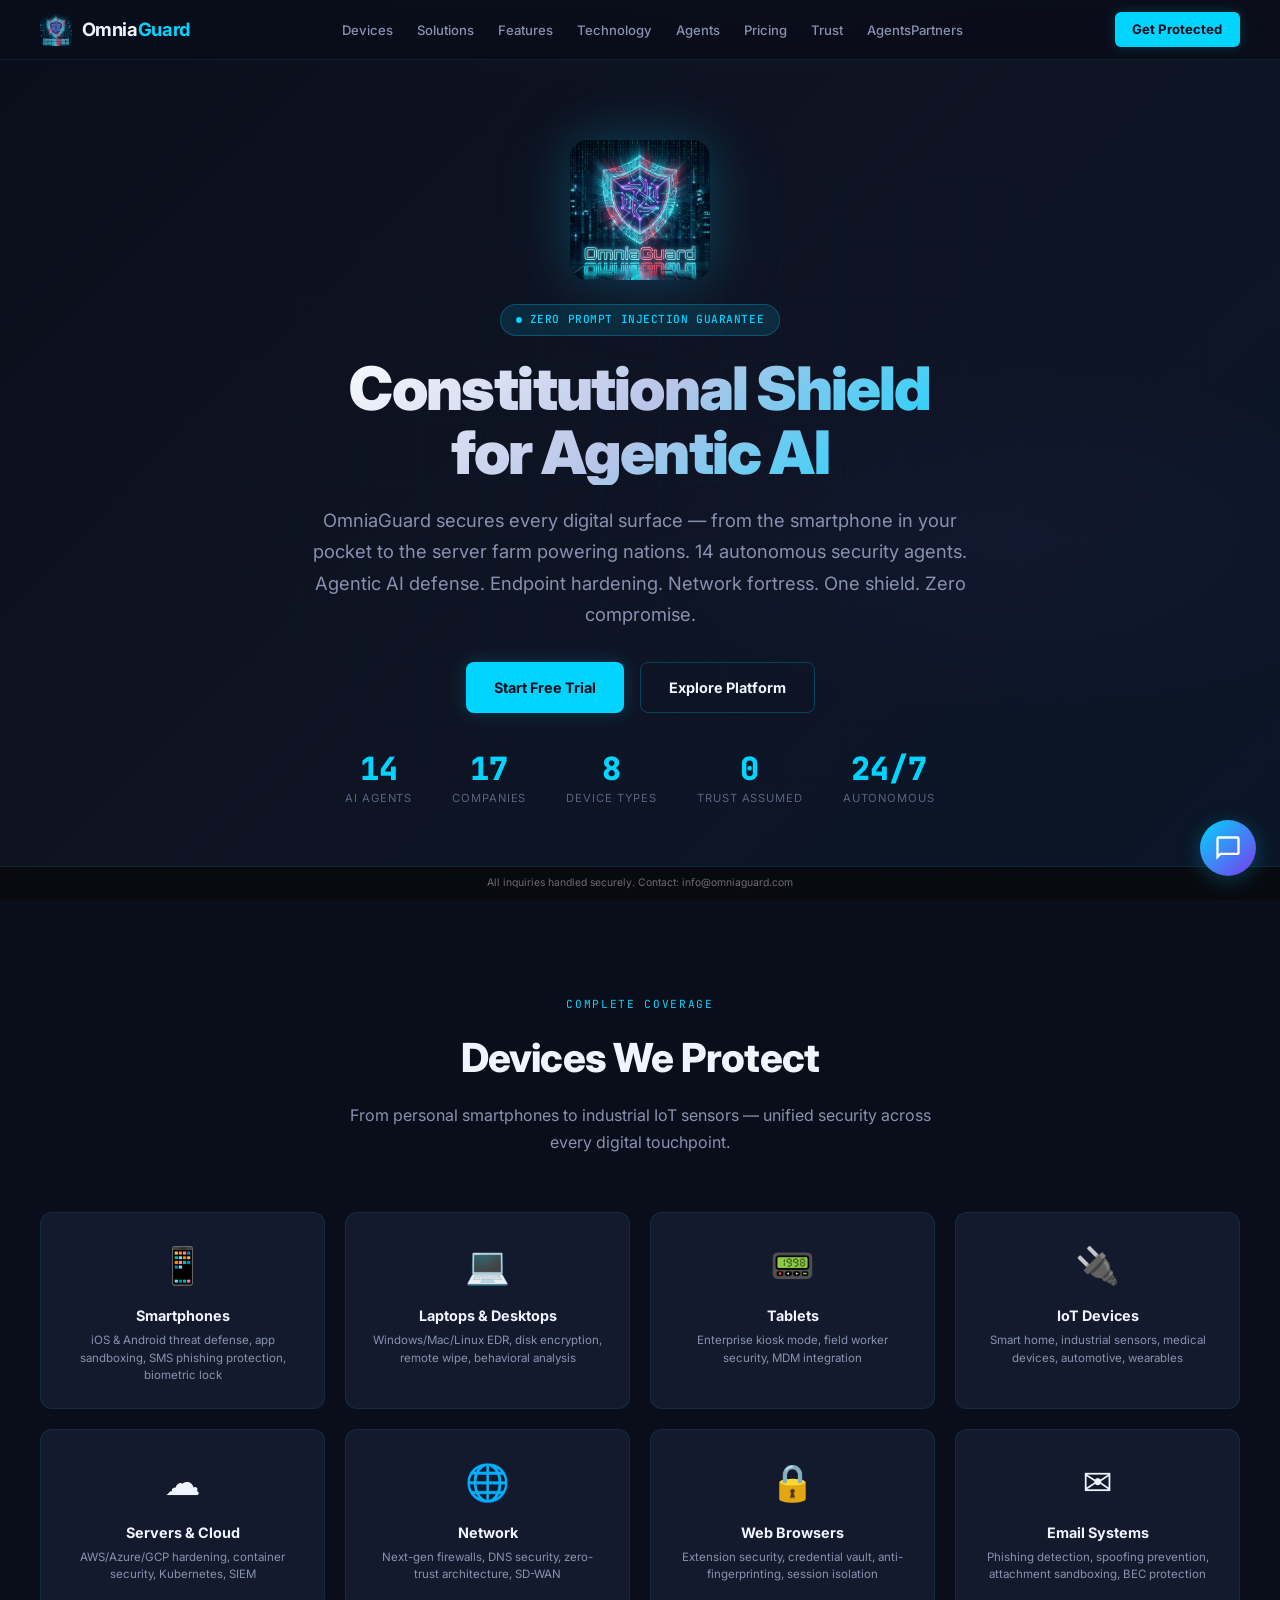
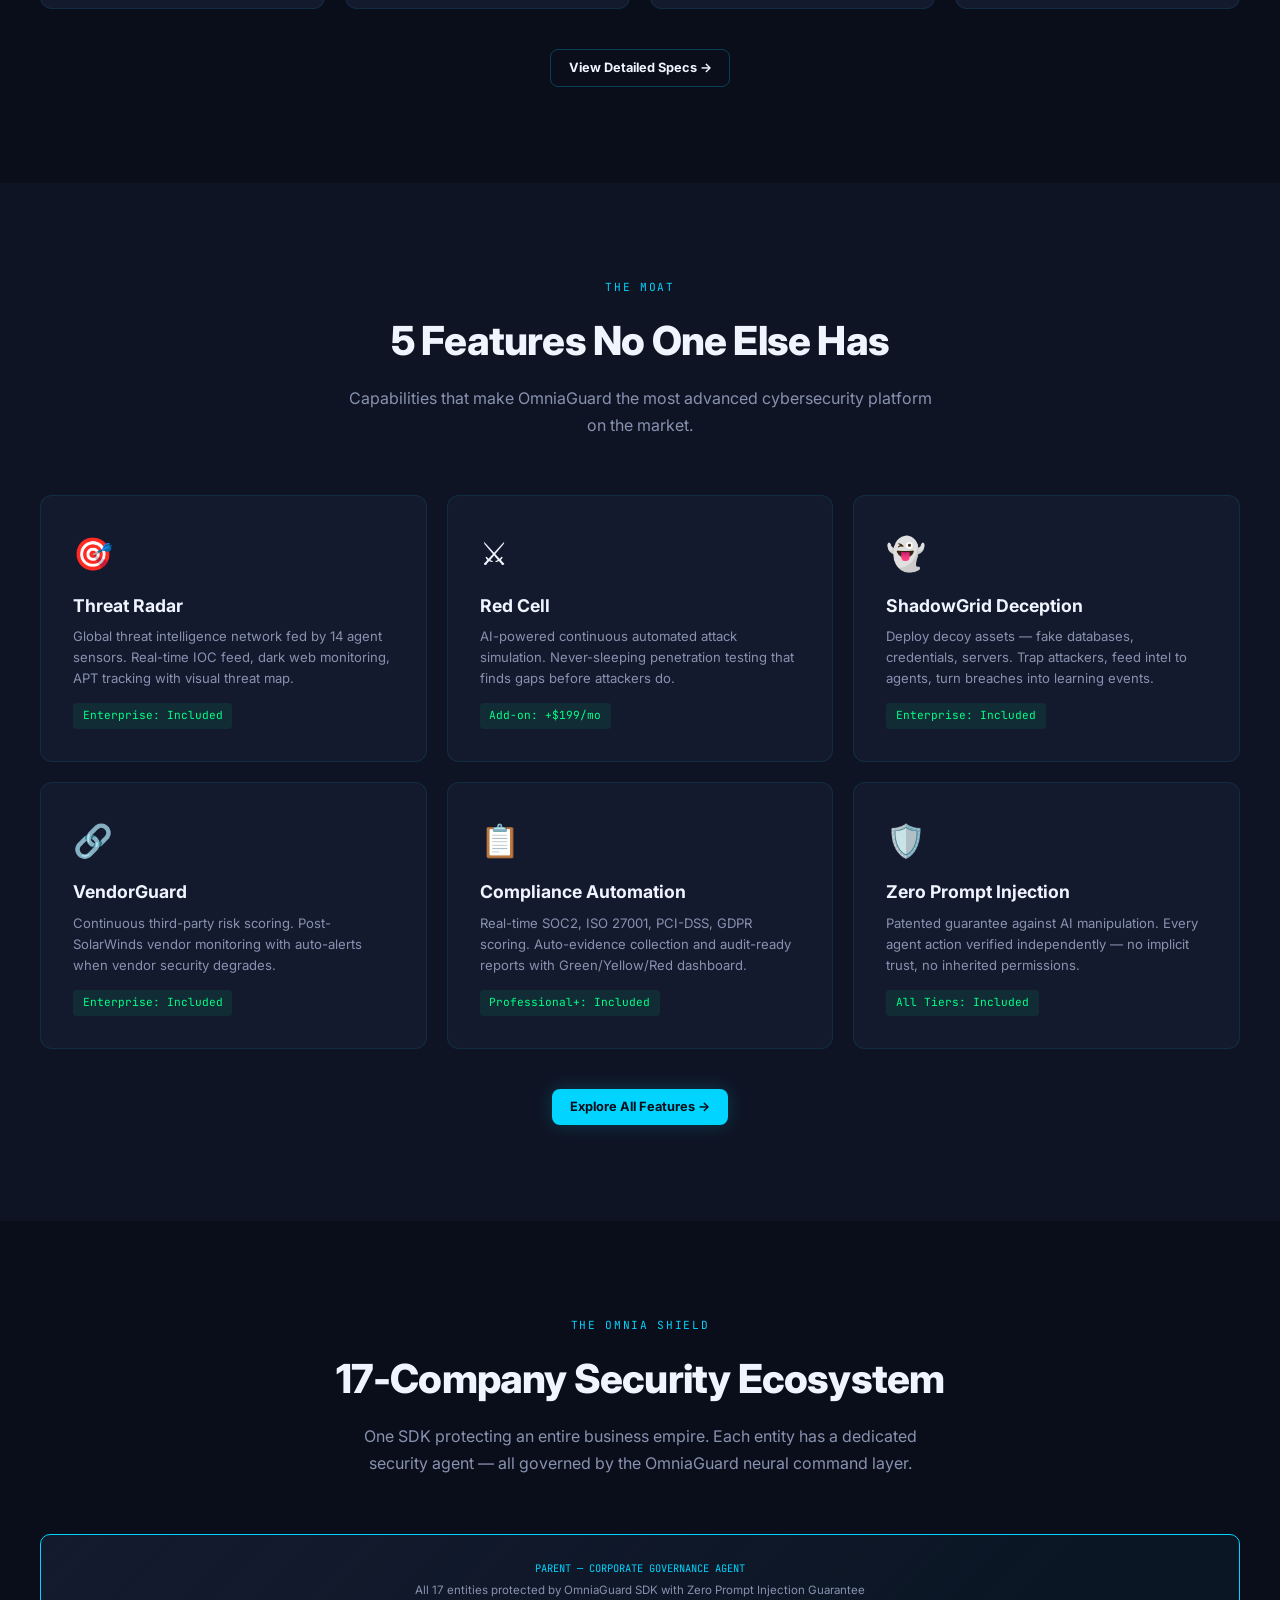
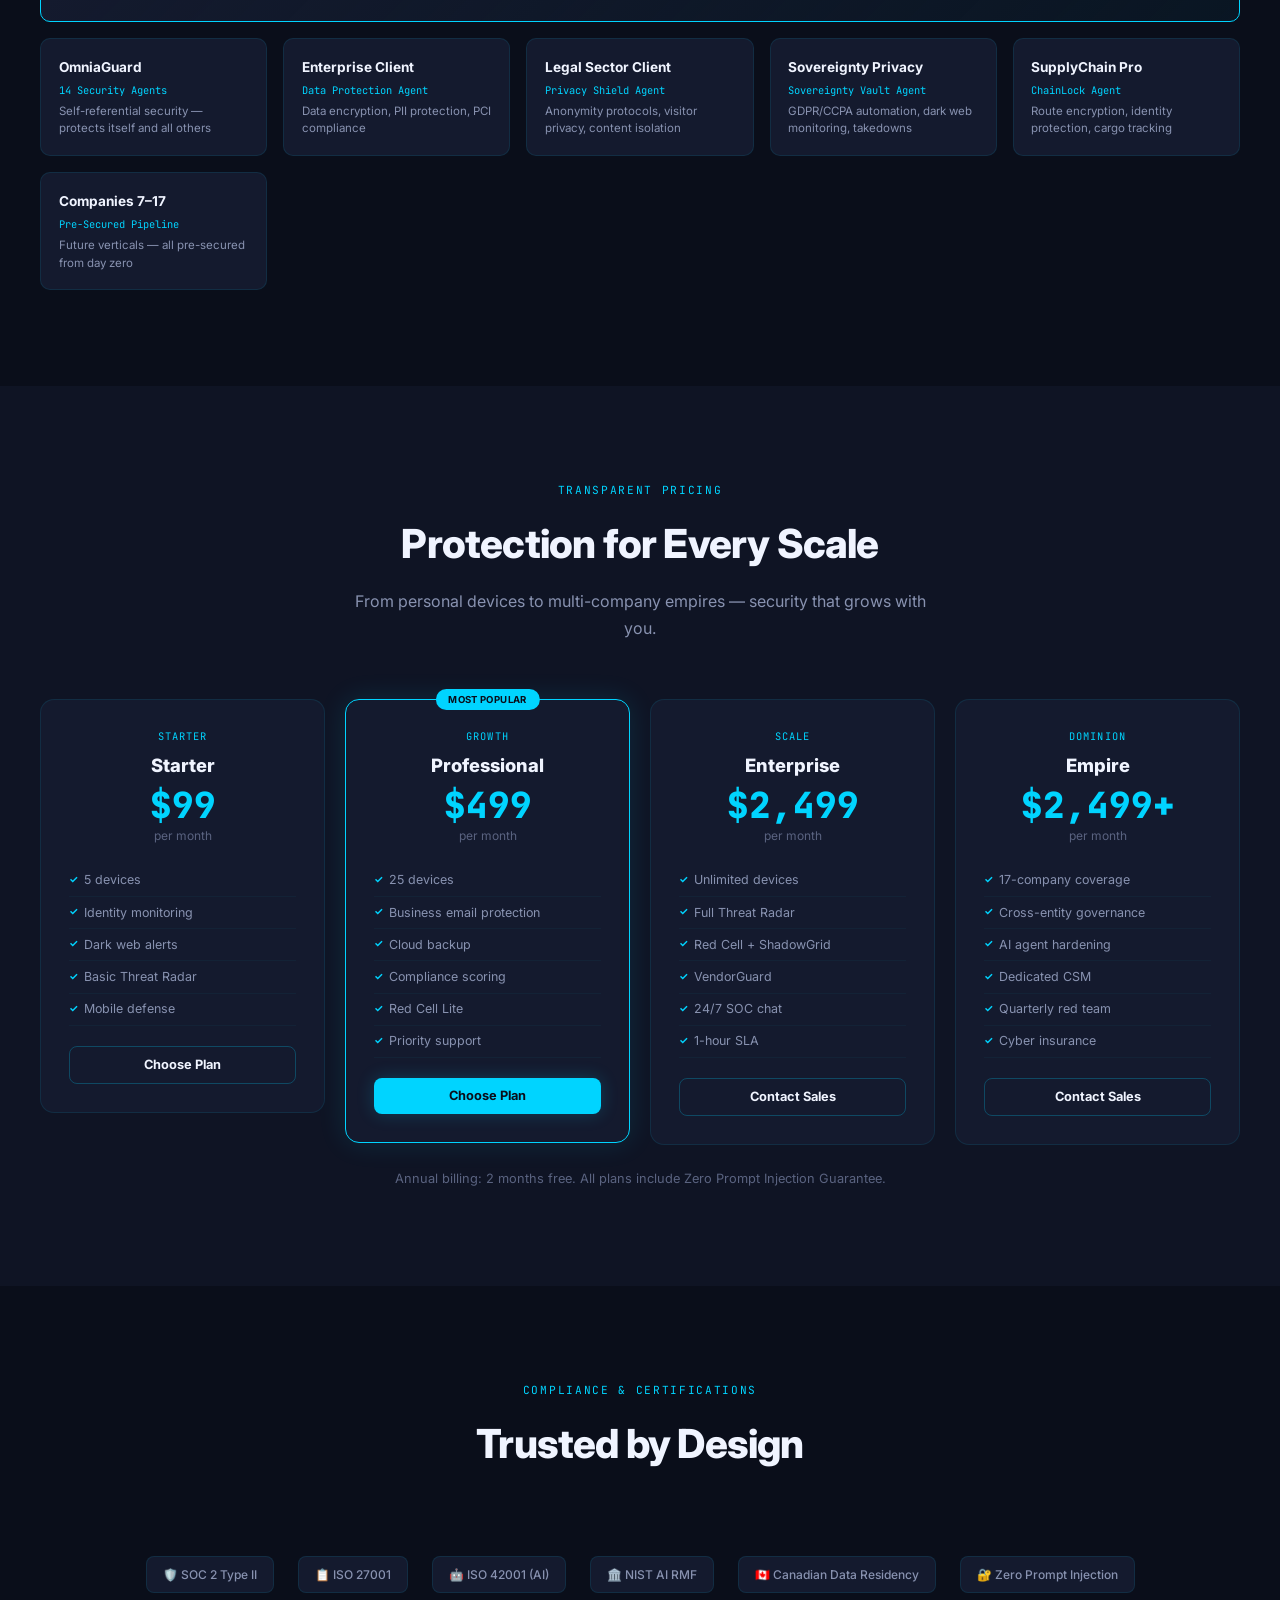
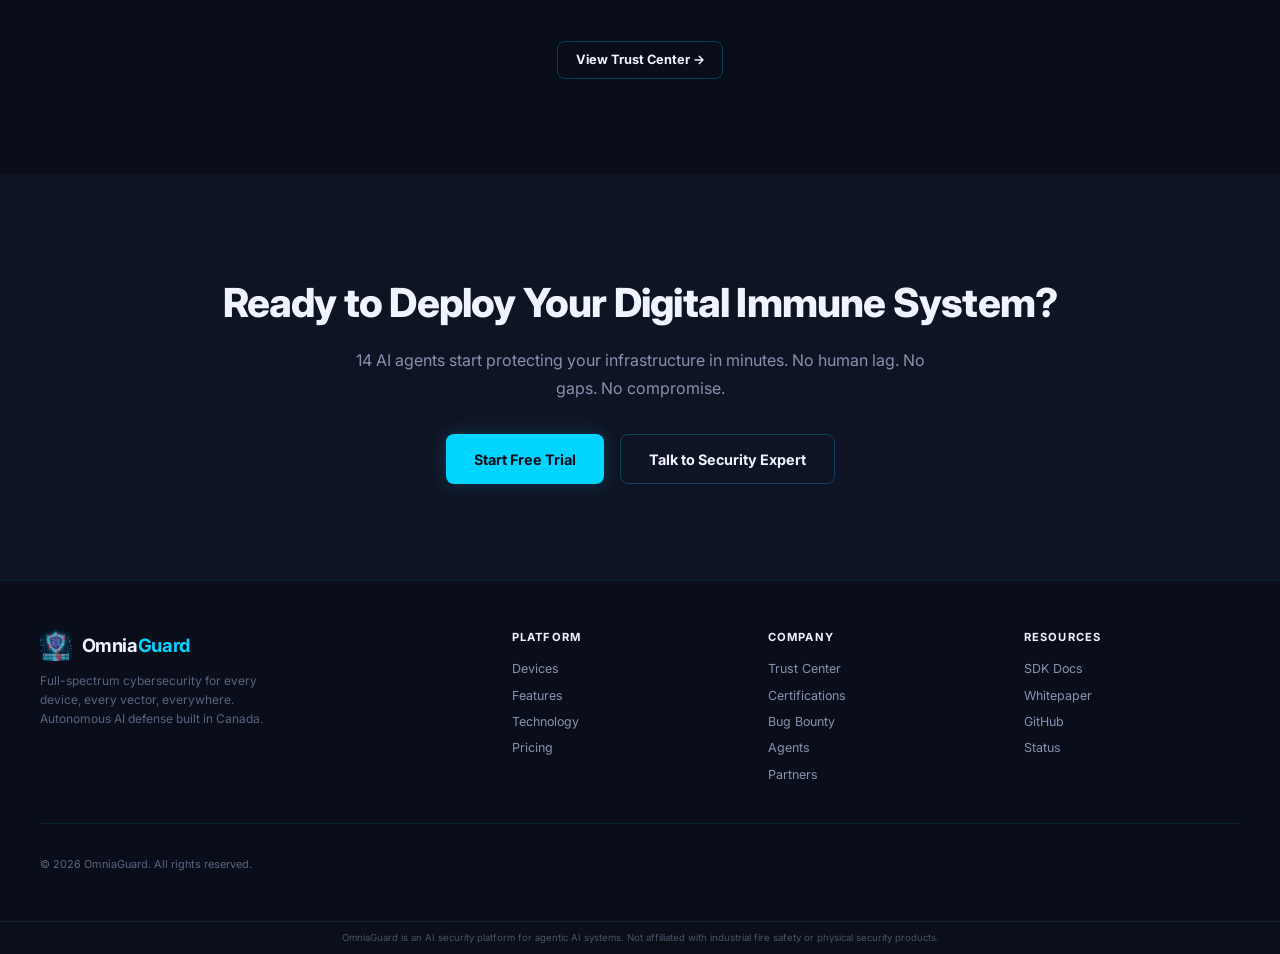
==== commit 34892b4f: "Add SEO: sitemap.xml, robots.txt, schema.json, meta tags" ====
--- a/index.html
+++ b/index.html
@@ -1,9 +1,10 @@
 <!DOCTYPE html>
 <html lang="en">
 <head>
+    <meta name="description" content="OmniaGuard — AI Security Platform. Zero Prompt Injection for Agentic AI. Enterprise cybersecurity with 14 autonomous agents. Not affiliated with industrial safety products.">
     <meta charset="UTF-8">
     <meta name="viewport" content="width=device-width, initial-scale=1.0">
-    <title>OmniaGuard | Constitutional Shield for Agentic AI</title>
+    <title>OmniaGuard — AI Security Platform | Constitutional Shield for Agentic AI</title>
     <meta name="description" content="Zero Prompt Injection Guarantee. AI security for multi-agent systems. PIPEDA-compliant. First globally.">
     <meta name="keywords" content="AI security, prompt injection defense, agentic AI governance, multi-agent protection, zero injection guarantee, OmniaGuard">
     <meta property="og:title" content="OmniaGuard | Constitutional Shield for Agentic AI">
@@ -18,6 +19,41 @@
     <link href="https://fonts.googleapis.com/css2?family=Inter:wght@400;500;600;700;800;900&family=JetBrains+Mono:wght@400;500;700&display=swap" media="print" onload="this.media='all'" rel="stylesheet">
     <link rel="stylesheet" href="style.css">
     <link rel="preload" href="assets/omniaguard-logo.webp" as="image">
+
+    <!-- SEO Meta Tags -->
+    <meta name="description" content="OmniaGuard — AI Security Platform. Zero Prompt Injection for Agentic AI. 14 autonomous security agents protecting enterprise systems.">
+    <meta name="keywords" content="ai security platform, prompt injection protection, ai agent security, llm security">
+    <meta name="robots" content="index, follow">
+    <link rel="canonical" href="https://omniaguard.com/">
+    <!-- Open Graph -->
+    <meta property="og:title" content="OmniaGuard — Ai Security Platform">
+    <meta property="og:description" content="OmniaGuard — AI Security Platform. Zero Prompt Injection for Agentic AI. 14 autonomous security agents protecting enterprise systems.">
+    <meta property="og:url" content="https://omniaguard.com/">
+    <meta property="og:type" content="website">
+    <meta property="og:site_name" content="OmniaGuard">
+    <!-- Twitter Card -->
+    <meta name="twitter:card" content="summary_large_image">
+    <meta name="twitter:title" content="OmniaGuard — Ai Security Platform">
+    <meta name="twitter:description" content="OmniaGuard — AI Security Platform. Zero Prompt Injection for Agentic AI. 14 autonomous security agents protecting enterprise systems.">
+    <!-- Schema.org -->
+    <script type="application/ld+json">
+{
+      "@context": "https://schema.org",
+      "@type": "SoftwareApplication",
+      "name": "OmniaGuard",
+      "description": "OmniaGuard \u2014 AI Security Platform. Zero Prompt Injection for Agentic AI. 14 autonomous security agents protecting enterprise systems.",
+      "url": "https://omniaguard.com",
+      "applicationCategory": "BusinessApplication",
+      "operatingSystem": "Web",
+      "offers": {
+            "@type": "AggregateOffer",
+            "priceCurrency": "USD",
+            "lowPrice": "99",
+            "highPrice": "2499"
+      }
+}
+    </script>
+
 </head>
 <body>
     <nav class="nav"><div class="nav-in">
@@ -194,6 +230,6 @@
     const obs=new IntersectionObserver(e=>e.forEach(x=>{if(x.isIntersecting)x.target.classList.add('vis')}),{threshold:.1});
     document.querySelectorAll('.card,.dev-card,.price-card,.emp-card,.feat-card').forEach(el=>{el.classList.add('reveal');obs.observe(el)});
     </script>
-<script src="chat-widget.js" defer></script>
-<div style="position:fixed;bottom:0;left:0;right:0;background:rgba(10,10,15,.95);border-top:1px solid rgba(0,212,255,.15);padding:8px 20px;font-size:.65rem;color:rgba(255,255,255,.4);text-align:center;z-index:9999">All inquiries handled securely. Contact: info@omniaguard.com</div></body>
+<script src="chat-widget.js?v=2.0" defer></script>
+<div style="position:fixed;bottom:0;left:0;right:0;background:rgba(10,10,15,.95);border-top:1px solid rgba(0,212,255,.15);padding:8px 20px;font-size:.65rem;color:rgba(255,255,255,.4);text-align:center;z-index:9999">All inquiries handled securely. Contact: info@omniaguard.com</div><div style="text-align:center;padding:.5rem;font-size:.6rem;color:#4a5568;background:#0a0f1a;border-top:1px solid rgba(100,255,218,.1)">OmniaGuard is an AI security platform for agentic AI systems. Not affiliated with industrial fire safety or physical security products.</div></body>
 </html>
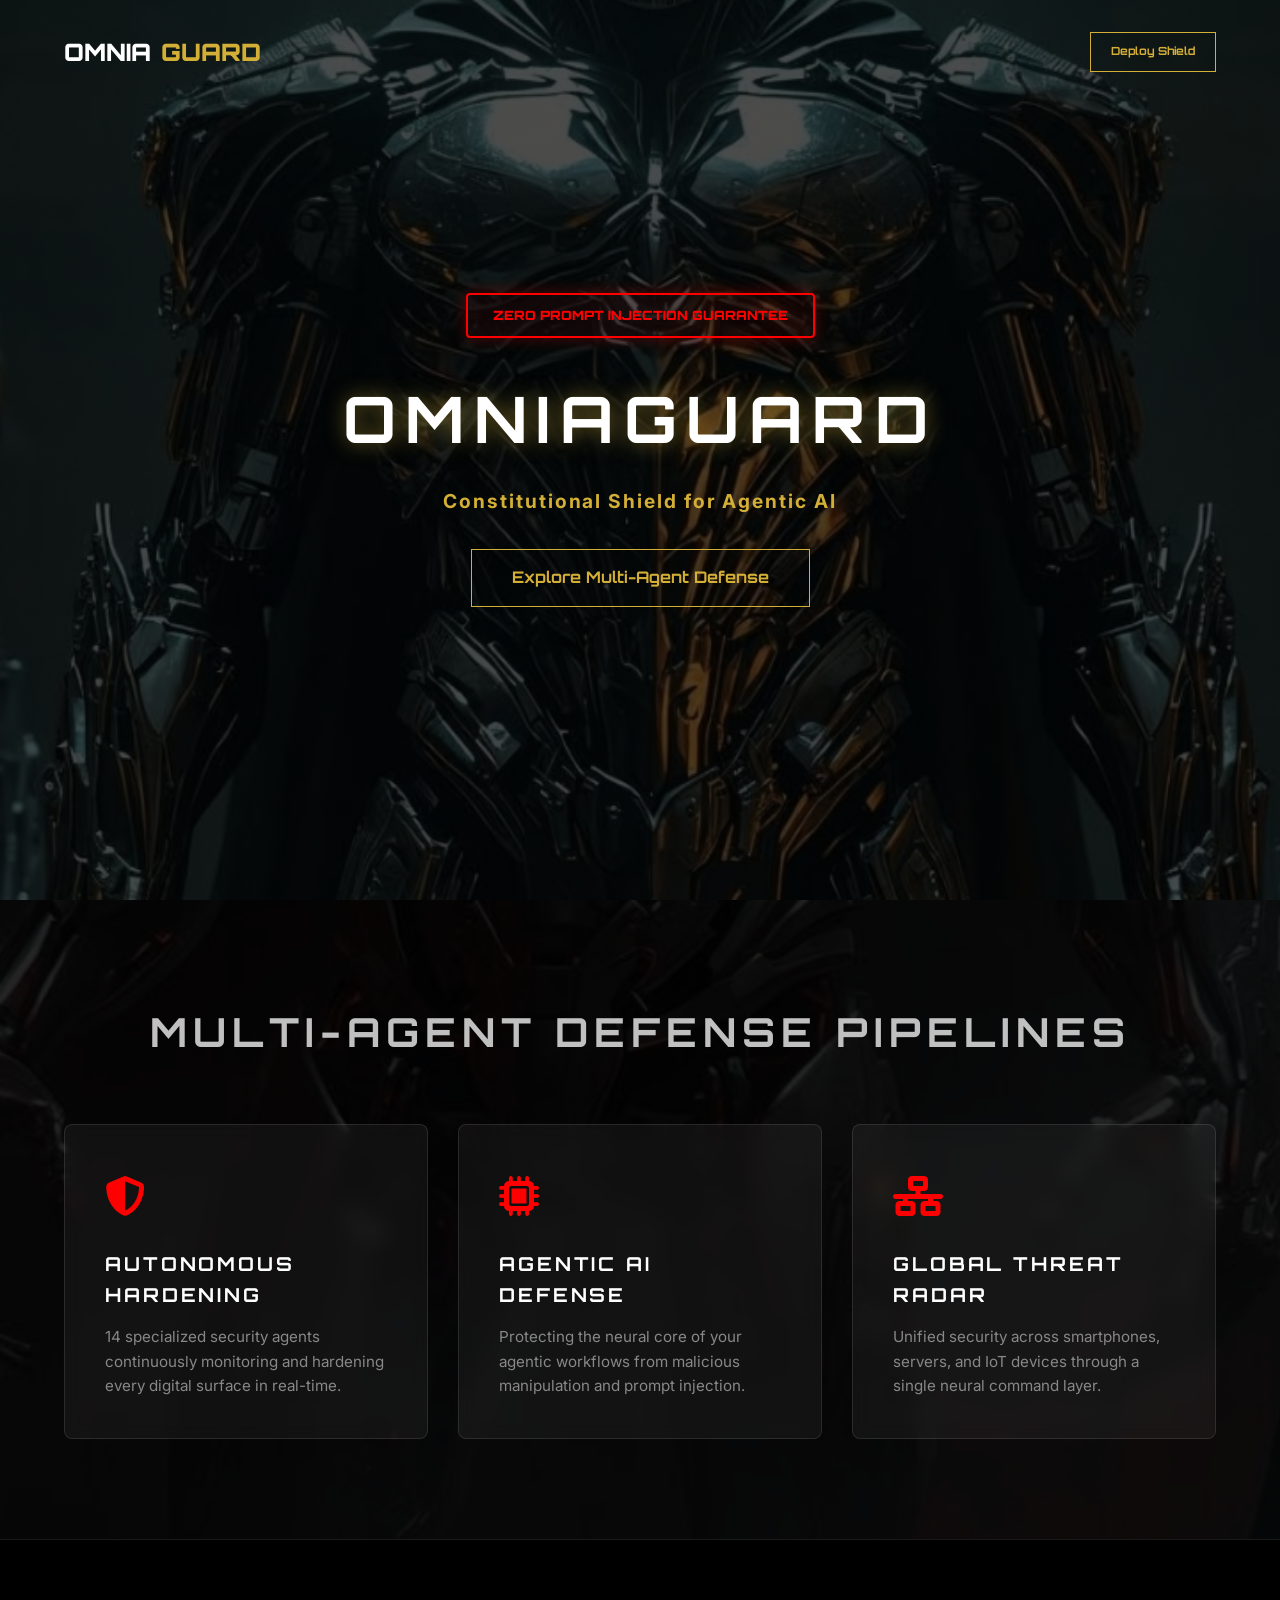
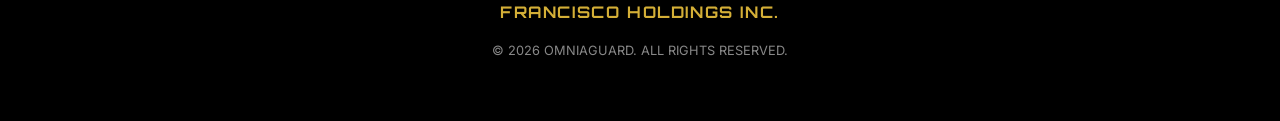
==== commit 642b8431: "Update site with robot imagery and dark theme" ====
--- a/index.html
+++ b/index.html
@@ -1,235 +1,261 @@
 <!DOCTYPE html>
 <html lang="en">
 <head>
-    <meta name="description" content="OmniaGuard — AI Security Platform. Zero Prompt Injection for Agentic AI. Enterprise cybersecurity with 14 autonomous agents. Not affiliated with industrial safety products.">
     <meta charset="UTF-8">
     <meta name="viewport" content="width=device-width, initial-scale=1.0">
-    <title>OmniaGuard — AI Security Platform | Constitutional Shield for Agentic AI</title>
-    <meta name="description" content="Zero Prompt Injection Guarantee. AI security for multi-agent systems. PIPEDA-compliant. First globally.">
-    <meta name="keywords" content="AI security, prompt injection defense, agentic AI governance, multi-agent protection, zero injection guarantee, OmniaGuard">
-    <meta property="og:title" content="OmniaGuard | Constitutional Shield for Agentic AI">
-    <meta property="og:description" content="Zero Prompt Injection Guarantee. 14 autonomous security agents. First globally.">
-    <meta property="og:type" content="website">
-    <meta property="og:url" content="https://omniaguard.com/">
-    <meta property="og:image" content="https://omniaguard.com/assets/omniaguard-logo.webp">
-    <meta name="twitter:card" content="summary_large_image">
-    <link rel="icon" type="image/webp" href="assets/omniaguard-logo.webp">
+    <title>OMNIAGUARD — Constitutional Shield for Agentic AI</title>
+    <meta name="description" content="OmniaGuard secures every digital surface with 14 autonomous security agents. Zero Prompt Injection Guarantee.">
+    
+    <!-- Google Fonts -->
     <link rel="preconnect" href="https://fonts.googleapis.com">
     <link rel="preconnect" href="https://fonts.gstatic.com" crossorigin>
-    <link href="https://fonts.googleapis.com/css2?family=Inter:wght@400;500;600;700;800;900&family=JetBrains+Mono:wght@400;500;700&display=swap" media="print" onload="this.media='all'" rel="stylesheet">
-    <link rel="stylesheet" href="style.css">
-    <link rel="preload" href="assets/omniaguard-logo.webp" as="image">
-
-    <!-- SEO Meta Tags -->
-    <meta name="description" content="OmniaGuard — AI Security Platform. Zero Prompt Injection for Agentic AI. 14 autonomous security agents protecting enterprise systems.">
-    <meta name="keywords" content="ai security platform, prompt injection protection, ai agent security, llm security">
-    <meta name="robots" content="index, follow">
-    <link rel="canonical" href="https://omniaguard.com/">
-    <!-- Open Graph -->
-    <meta property="og:title" content="OmniaGuard — Ai Security Platform">
-    <meta property="og:description" content="OmniaGuard — AI Security Platform. Zero Prompt Injection for Agentic AI. 14 autonomous security agents protecting enterprise systems.">
-    <meta property="og:url" content="https://omniaguard.com/">
-    <meta property="og:type" content="website">
-    <meta property="og:site_name" content="OmniaGuard">
-    <!-- Twitter Card -->
-    <meta name="twitter:card" content="summary_large_image">
-    <meta name="twitter:title" content="OmniaGuard — Ai Security Platform">
-    <meta name="twitter:description" content="OmniaGuard — AI Security Platform. Zero Prompt Injection for Agentic AI. 14 autonomous security agents protecting enterprise systems.">
-    <!-- Schema.org -->
-    <script type="application/ld+json">
-{
-      "@context": "https://schema.org",
-      "@type": "SoftwareApplication",
-      "name": "OmniaGuard",
-      "description": "OmniaGuard \u2014 AI Security Platform. Zero Prompt Injection for Agentic AI. 14 autonomous security agents protecting enterprise systems.",
-      "url": "https://omniaguard.com",
-      "applicationCategory": "BusinessApplication",
-      "operatingSystem": "Web",
-      "offers": {
-            "@type": "AggregateOffer",
-            "priceCurrency": "USD",
-            "lowPrice": "99",
-            "highPrice": "2499"
-      }
-}
-    </script>
-
+    <link href="https://fonts.googleapis.com/css2?family=Orbitron:wght@400;700;900&family=Inter:wght@300;400;600&display=swap" rel="stylesheet">
+    
+    <!-- Font Awesome -->
+    <link rel="stylesheet" href="https://cdnjs.cloudflare.com/ajax/libs/font-awesome/6.4.0/css/all.min.css">
+
+    <style>
+        :root {
+            --bg-dark: #000000;
+            --chrome-silver: #C0C0C0;
+            --gold-accent: #D4AF37;
+            --red-accent: #FF0000;
+            --text-light: #FFFFFF;
+            --text-muted: #888888;
+            --glass: rgba(255, 255, 255, 0.05);
+            --border: rgba(255, 255, 255, 0.1);
+        }
+
+        * {
+            margin: 0;
+            padding: 0;
+            box-sizing: border-box;
+        }
+
+        body {
+            font-family: 'Inter', sans-serif;
+            background: var(--bg-dark);
+            color: var(--text-light);
+            line-height: 1.6;
+            overflow-x: hidden;
+        }
+
+        h1, h2, h3, .futuristic {
+            font-family: 'Orbitron', sans-serif;
+            text-transform: uppercase;
+            letter-spacing: 0.15em;
+        }
+
+        /* Hero Section */
+        .hero {
+            position: relative;
+            height: 100vh;
+            display: flex;
+            flex-direction: column;
+            justify-content: center;
+            align-items: center;
+            text-align: center;
+            background: linear-gradient(rgba(0,0,0,0.7), rgba(0,0,0,0.7)), url('images/349.jpg') center/cover no-repeat;
+            padding: 0 5%;
+        }
+
+        .hero h1 {
+            font-size: clamp(2rem, 5vw, 4rem);
+            color: var(--text-light);
+            margin-bottom: 1rem;
+            text-shadow: 0 0 20px rgba(212, 175, 55, 0.5);
+        }
+
+        .hero p {
+            font-size: 1.2rem;
+            color: var(--gold-accent);
+            font-weight: 700;
+            margin-bottom: 2rem;
+            letter-spacing: 0.1em;
+        }
+
+        .badge-guarantee {
+            display: inline-block;
+            padding: 10px 25px;
+            border: 2px solid var(--red-accent);
+            color: var(--red-accent);
+            font-family: 'Orbitron', sans-serif;
+            font-weight: 900;
+            font-size: 0.8rem;
+            border-radius: 4px;
+            margin-bottom: 30px;
+            background: rgba(255, 0, 0, 0.05);
+            box-shadow: 0 0 15px rgba(255, 0, 0, 0.3);
+        }
+
+        /* Navigation */
+        nav {
+            position: absolute;
+            top: 0;
+            width: 100%;
+            padding: 2rem 5%;
+            display: flex;
+            justify-content: space-between;
+            align-items: center;
+            z-index: 100;
+        }
+
+        .logo {
+            font-family: 'Orbitron', sans-serif;
+            font-weight: 900;
+            font-size: 1.5rem;
+            color: var(--text-light);
+            display: flex;
+            align-items: center;
+            gap: 10px;
+        }
+
+        .logo span { color: var(--gold-accent); }
+
+        /* Features Section */
+        .features {
+            padding: 100px 5%;
+            background: linear-gradient(rgba(0,0,0,0.85), rgba(0,0,0,0.85)), url('images/350.jpg') center/cover fixed no-repeat;
+            position: relative;
+        }
+
+        .section-title {
+            text-align: center;
+            margin-bottom: 60px;
+            font-size: 2.5rem;
+            color: var(--chrome-silver);
+        }
+
+        .features-grid {
+            display: grid;
+            grid-template-columns: repeat(auto-fit, minmax(300px, 1fr));
+            gap: 30px;
+            max-width: 1200px;
+            margin: 0 auto;
+        }
+
+        .feature-card {
+            background: var(--glass);
+            backdrop-filter: blur(10px);
+            border: 1px solid var(--border);
+            padding: 40px;
+            border-radius: 8px;
+            transition: all 0.3s;
+        }
+
+        .feature-card:hover {
+            border-color: var(--red-accent);
+            transform: translateY(-10px);
+            background: rgba(255, 255, 255, 0.08);
+        }
+
+        .feature-icon {
+            font-size: 2.5rem;
+            color: var(--red-accent);
+            margin-bottom: 20px;
+        }
+
+        .feature-card h3 {
+            font-size: 1.2rem;
+            margin-bottom: 15px;
+            color: var(--text-light);
+        }
+
+        .feature-card p {
+            color: var(--text-muted);
+            font-size: 0.95rem;
+        }
+
+        /* Footer */
+        footer {
+            padding: 60px 5%;
+            text-align: center;
+            border-top: 1px solid var(--border);
+            background: #000;
+        }
+
+        .footer-branding {
+            color: var(--gold-accent);
+            font-family: 'Orbitron', sans-serif;
+            font-weight: 700;
+            margin-bottom: 15px;
+            letter-spacing: 0.1em;
+        }
+
+        .footer-copyright {
+            color: var(--text-muted);
+            font-size: 0.8rem;
+        }
+
+        /* Buttons */
+        .btn {
+            display: inline-block;
+            padding: 15px 40px;
+            background: transparent;
+            border: 1px solid var(--gold-accent);
+            color: var(--gold-accent);
+            font-family: 'Orbitron', sans-serif;
+            font-weight: 700;
+            text-decoration: none;
+            transition: all 0.3s;
+            cursor: pointer;
+        }
+
+        .btn:hover {
+            background: var(--gold-accent);
+            color: var(--bg-dark);
+            box-shadow: 0 0 20px rgba(212, 175, 55, 0.4);
+        }
+
+        @media (max-width: 768px) {
+            .hero h1 { font-size: 2rem; }
+            .section-title { font-size: 1.8rem; }
+        }
+    </style>
 </head>
 <body>
-    <nav class="nav"><div class="nav-in">
-        <a href="index.html" class="nav-logo"><img src="assets/omniaguard-logo.webp" alt="OmniaGuard" width="32" height="32" loading="eager"><b>Omnia<span>Guard</span></b></a>
-        <ul class="nav-links">
-            <li><a href="devices.html">Devices</a></li>
-            <li><a href="solutions.html">Solutions</a></li>
-            <li><a href="features.html">Features</a></li>
-            <li><a href="technology.html">Technology</a></li>
-            <li><a href="agents.html">Agents</a></li>
-            <li><a href="pricing.html">Pricing</a></li>
-            <li><a href="about.html">Trust</a></li>
-            <li><a href="agents.html">Agents</a><a href="partners.html">Partners</a></li>
-        </ul>
-        <a href="pricing.html" class="nav-cta">Get Protected</a>
-        <button class="mobile-btn" onclick="document.getElementById('mn').style.display=document.getElementById('mn').style.display==='block'?'none':'block'" aria-label="Menu"><svg viewBox="0 0 24 24" fill="none" stroke="currentColor" stroke-width="2"><path d="M3 12h18M3 6h18M3 18h18"/></svg></button>
-    </div>
-    <div class="mobile-nav" id="mn">
-        <a href="devices.html">Devices</a><a href="solutions.html">Solutions</a><a href="features.html">Features</a>
-        <a href="technology.html">Technology</a><a href="pricing.html">Pricing</a><a href="about.html">Trust</a><a href="agents.html">Agents</a><a href="partners.html">Partners</a>
-    </div></nav>
+
+    <nav>
+        <div class="logo">OMNIA<span>GUARD</span></div>
+        <div class="nav-links">
+            <a href="#" class="btn" style="padding: 10px 20px; font-size: 0.7rem;">Deploy Shield</a>
+        </div>
+    </nav>
 
     <section class="hero">
-        <div class="hero-grid"></div><div class="scanline"></div>
-        <div class="hero-ct">
-            <div class="hero-logo anim"><img src="assets/omniaguard-logo.webp" alt="OmniaGuard" width="32" height="32" loading="eager"></div>
-            <div class="hero-badge anim d1">ZERO PROMPT INJECTION GUARANTEE</div>
-            <h1 class="hero-ttl anim d2">Constitutional Shield<br>for Agentic AI</h1>
-            <p class="hero-sub anim d3">OmniaGuard secures every digital surface — from the smartphone in your pocket to the server farm powering nations. 14 autonomous security agents. Agentic AI defense. Endpoint hardening. Network fortress. One shield. Zero compromise.</p>
-            <div class="hero-actions anim d4">
-                <a href="pricing.html" class="btn btn-p">Start Free Trial</a>
-                <a href="features.html" class="btn btn-s">Explore Platform</a>
+        <div class="badge-guarantee">ZERO PROMPT INJECTION GUARANTEE</div>
+        <h1>OMNIAGUARD</h1>
+        <p>Constitutional Shield for Agentic AI</p>
+        <a href="#features" class="btn">Explore Multi-Agent Defense</a>
+    </section>
+
+    <section class="features" id="features">
+        <h2 class="section-title">Multi-Agent Defense Pipelines</h2>
+        <div class="features-grid">
+            <div class="feature-card">
+                <div class="feature-icon"><i class="fas fa-shield-halved"></i></div>
+                <h3>Autonomous Hardening</h3>
+                <p>14 specialized security agents continuously monitoring and hardening every digital surface in real-time.</p>
             </div>
-            <div class="hero-stats anim d4">
-                <div class="hero-stat"><b>14</b><small>AI Agents</small></div>
-                <div class="hero-stat"><b>17</b><small>Companies</small></div>
-                <div class="hero-stat"><b>8</b><small>Device Types</small></div>
-                <div class="hero-stat"><b>0</b><small>Trust Assumed</small></div>
-                <div class="hero-stat"><b>24/7</b><small>Autonomous</small></div>
+            <div class="feature-card">
+                <div class="feature-icon"><i class="fas fa-microchip"></i></div>
+                <h3>Agentic AI Defense</h3>
+                <p>Protecting the neural core of your agentic workflows from malicious manipulation and prompt injection.</p>
+            </div>
+            <div class="feature-card">
+                <div class="feature-icon"><i class="fas fa-network-wired"></i></div>
+                <h3>Global Threat Radar</h3>
+                <p>Unified security across smartphones, servers, and IoT devices through a single neural command layer.</p>
             </div>
         </div>
     </section>
 
-    <!-- Devices We Protect -->
-    <section class="section" id="devices">
-        <div class="section-in"><div class="section-hdr">
-            <span class="section-lbl">Complete Coverage</span>
-            <h2 class="section-ttl">Devices We Protect</h2>
-            <p class="section-dsc">From personal smartphones to industrial IoT sensors — unified security across every digital touchpoint.</p>
+    <footer>
+        <div class="footer-branding">FRANCISCO HOLDINGS INC.</div>
+        <div class="footer-copyright">
+            &copy; 2026 OMNIAGUARD. ALL RIGHTS RESERVED.
         </div>
-        <div class="g4">
-            <div class="dev-card"><span class="dev-icon">📱</span><div class="dev-name">Smartphones</div><div class="dev-desc">iOS & Android threat defense, app sandboxing, SMS phishing protection, biometric lock</div></div>
-            <div class="dev-card"><span class="dev-icon">💻</span><div class="dev-name">Laptops & Desktops</div><div class="dev-desc">Windows/Mac/Linux EDR, disk encryption, remote wipe, behavioral analysis</div></div>
-            <div class="dev-card"><span class="dev-icon">📟</span><div class="dev-name">Tablets</div><div class="dev-desc">Enterprise kiosk mode, field worker security, MDM integration</div></div>
-            <div class="dev-card"><span class="dev-icon">🔌</span><div class="dev-name">IoT Devices</div><div class="dev-desc">Smart home, industrial sensors, medical devices, automotive, wearables</div></div>
-            <div class="dev-card"><span class="dev-icon">☁️</span><div class="dev-name">Servers & Cloud</div><div class="dev-desc">AWS/Azure/GCP hardening, container security, Kubernetes, SIEM</div></div>
-            <div class="dev-card"><span class="dev-icon">🌐</span><div class="dev-name">Network</div><div class="dev-desc">Next-gen firewalls, DNS security, zero-trust architecture, SD-WAN</div></div>
-            <div class="dev-card"><span class="dev-icon">🔒</span><div class="dev-name">Web Browsers</div><div class="dev-desc">Extension security, credential vault, anti-fingerprinting, session isolation</div></div>
-            <div class="dev-card"><span class="dev-icon">✉️</span><div class="dev-name">Email Systems</div><div class="dev-desc">Phishing detection, spoofing prevention, attachment sandboxing, BEC protection</div></div>
-        </div>
-        <div style="text-align:center;margin-top:2.5rem"><a href="devices.html" class="btn btn-s btn-sm">View Detailed Specs →</a></div>
-        </div>
-    </section>
-
-    <!-- Differentiator Features -->
-    <section class="section section-alt" id="features">
-        <div class="section-in"><div class="section-hdr">
-            <span class="section-lbl">The Moat</span>
-            <h2 class="section-ttl">5 Features No One Else Has</h2>
-            <p class="section-dsc">Capabilities that make OmniaGuard the most advanced cybersecurity platform on the market.</p>
-        </div>
-        <div class="g3">
-            <div class="feat-card"><div class="feat-icon">🎯</div><div class="feat-name">Threat Radar</div><div class="feat-desc">Global threat intelligence network fed by 14 agent sensors. Real-time IOC feed, dark web monitoring, APT tracking with visual threat map.</div><span class="feat-price">Enterprise: Included</span></div>
-            <div class="feat-card"><div class="feat-icon">⚔️</div><div class="feat-name">Red Cell</div><div class="feat-desc">AI-powered continuous automated attack simulation. Never-sleeping penetration testing that finds gaps before attackers do.</div><span class="feat-price">Add-on: +$199/mo</span></div>
-            <div class="feat-card"><div class="feat-icon">👻</div><div class="feat-name">ShadowGrid Deception</div><div class="feat-desc">Deploy decoy assets — fake databases, credentials, servers. Trap attackers, feed intel to agents, turn breaches into learning events.</div><span class="feat-price">Enterprise: Included</span></div>
-            <div class="feat-card"><div class="feat-icon">🔗</div><div class="feat-name">VendorGuard</div><div class="feat-desc">Continuous third-party risk scoring. Post-SolarWinds vendor monitoring with auto-alerts when vendor security degrades.</div><span class="feat-price">Enterprise: Included</span></div>
-            <div class="feat-card"><div class="feat-icon">📋</div><div class="feat-name">Compliance Automation</div><div class="feat-desc">Real-time SOC2, ISO 27001, PCI-DSS, GDPR scoring. Auto-evidence collection and audit-ready reports with Green/Yellow/Red dashboard.</div><span class="feat-price">Professional+: Included</span></div>
-            <div class="feat-card"><div class="feat-icon">🛡️</div><div class="feat-name">Zero Prompt Injection</div><div class="feat-desc">Patented guarantee against AI manipulation. Every agent action verified independently — no implicit trust, no inherited permissions.</div><span class="feat-price">All Tiers: Included</span></div>
-        </div>
-        <div style="text-align:center;margin-top:2.5rem"><a href="features.html" class="btn btn-p btn-sm">Explore All Features →</a></div>
-        </div>
-    </section>
-
-    <!-- 17-Company Empire Shield -->
-    <section class="section" id="empire">
-        <div class="section-in"><div class="section-hdr">
-            <span class="section-lbl">The Omnia Shield</span>
-            <h2 class="section-ttl">17-Company Security Ecosystem</h2>
-            <p class="section-dsc">One SDK protecting an entire business empire. Each entity has a dedicated security agent — all governed by the OmniaGuard neural command layer.</p>
-        </div>
-        <div class="emp-grid">
-            <div class="emp-card emp-parent"><h4></h4><div class="agent">PARENT — CORPORATE GOVERNANCE AGENT</div><p>All 17 entities protected by OmniaGuard SDK with Zero Prompt Injection Guarantee</p></div>
-            <div class="emp-card"><h4>OmniaGuard</h4><div class="agent">14 Security Agents</div><p>Self-referential security — protects itself and all others</p></div>
-            <div class="emp-card"><h4>Enterprise Client</h4><div class="agent">Data Protection Agent</div><p>Data encryption, PII protection, PCI compliance</p></div>
-            <div class="emp-card"><h4>Legal Sector Client</h4><div class="agent">Privacy Shield Agent</div><p>Anonymity protocols, visitor privacy, content isolation</p></div>
-            <div class="emp-card"><h4>Sovereignty Privacy</h4><div class="agent">Sovereignty Vault Agent</div><p>GDPR/CCPA automation, dark web monitoring, takedowns</p></div>
-            <div class="emp-card"><h4>SupplyChain Pro</h4><div class="agent">ChainLock Agent</div><p>Route encryption, identity protection, cargo tracking</p></div>
-            <div class="emp-card"><h4>Companies 7–17</h4><div class="agent">Pre-Secured Pipeline</div><p>Future verticals — all pre-secured from day zero</p></div>
-        </div></div>
-    </section>
-
-    <!-- Pricing Teaser -->
-    <section class="section section-alt" id="pricing">
-        <div class="section-in"><div class="section-hdr">
-            <span class="section-lbl">Transparent Pricing</span>
-            <h2 class="section-ttl">Protection for Every Scale</h2>
-            <p class="section-dsc">From personal devices to multi-company empires — security that grows with you.</p>
-        </div>
-        <div class="price-grid">
-            <div class="price-card"><div class="price-tier">Starter</div><div class="price-name">Starter</div><div class="price-amt">$99</div><div class="price-sub">per month</div>
-                <ul class="price-list"><li>5 devices</li><li>Identity monitoring</li><li>Dark web alerts</li><li>Basic Threat Radar</li><li>Mobile defense</li></ul>
-                <a href="pricing.html" class="btn btn-s btn-sm" style="width:100%;justify-content:center">Choose Plan</a></div>
-            <div class="price-card pop" style="position:relative"><div class="price-tier">Growth</div><div class="price-name">Professional</div><div class="price-amt">$499</div><div class="price-sub">per month</div>
-                <ul class="price-list"><li>25 devices</li><li>Business email protection</li><li>Cloud backup</li><li>Compliance scoring</li><li>Red Cell Lite</li><li>Priority support</li></ul>
-                <a href="pricing.html" class="btn btn-p btn-sm" style="width:100%;justify-content:center">Choose Plan</a></div>
-            <div class="price-card"><div class="price-tier">Scale</div><div class="price-name">Enterprise</div><div class="price-amt">$2,499</div><div class="price-sub">per month</div>
-                <ul class="price-list"><li>Unlimited devices</li><li>Full Threat Radar</li><li>Red Cell + ShadowGrid</li><li>VendorGuard</li><li>24/7 SOC chat</li><li>1-hour SLA</li></ul>
-                <a href="pricing.html" class="btn btn-s btn-sm" style="width:100%;justify-content:center">Contact Sales</a></div>
-            <div class="price-card"><div class="price-tier">Dominion</div><div class="price-name">Empire</div><div class="price-amt">$2,499+</div><div class="price-sub">per month</div>
-                <ul class="price-list"><li>17-company coverage</li><li>Cross-entity governance</li><li>AI agent hardening</li><li>Dedicated CSM</li><li>Quarterly red team</li><li>Cyber insurance</li></ul>
-                <a href="pricing.html" class="btn btn-s btn-sm" style="width:100%;justify-content:center">Contact Sales</a></div>
-        </div>
-        <p style="text-align:center;margin-top:1.5rem;font-size:.8rem;color:var(--txt3)">Annual billing: 2 months free. All plans include Zero Prompt Injection Guarantee.</p>
-        </div>
-    </section>
-
-    <!-- Trust Badges -->
-    <section class="section">
-        <div class="section-in"><div class="section-hdr">
-            <span class="section-lbl">Compliance & Certifications</span>
-            <h2 class="section-ttl">Trusted by Design</h2>
-        </div>
-        <div class="trust-row">
-            <div class="trust-badge">🛡️ SOC 2 Type II</div>
-            <div class="trust-badge">📋 ISO 27001</div>
-            <div class="trust-badge">🤖 ISO 42001 (AI)</div>
-            <div class="trust-badge">🏛️ NIST AI RMF</div>
-            <div class="trust-badge">🇨🇦 Canadian Data Residency</div>
-            <div class="trust-badge">🔐 Zero Prompt Injection</div>
-        </div>
-        <div style="text-align:center;margin-top:1.5rem"><a href="about.html" class="btn btn-s btn-sm">View Trust Center →</a></div>
-        </div>
-    </section>
-
-    <!-- CTA -->
-    <section class="section section-alt" style="text-align:center">
-        <div class="section-in">
-            <h2 class="section-ttl">Ready to Deploy Your Digital Immune System?</h2>
-            <p class="section-dsc" style="margin-bottom:2rem">14 AI agents start protecting your infrastructure in minutes. No human lag. No gaps. No compromise.</p>
-            <div style="display:flex;gap:1rem;justify-content:center;flex-wrap:wrap">
-                <a href="pricing.html" class="btn btn-p">Start Free Trial</a>
-                <a href="about.html#contact" class="btn btn-s">Talk to Security Expert</a>
-            </div>
-        </div>
-    </section>
-
-    <footer class="footer"><div class="footer-in">
-        <div class="footer-top">
-            <div class="footer-brand">
-                <a href="index.html" class="nav-logo" style="margin-bottom:.4rem"><img src="assets/omniaguard-logo.webp" alt="OmniaGuard" width="32" height="32" loading="eager"><b>Omnia<span>Guard</span></b></a>
-                <p>Full-spectrum cybersecurity for every device, every vector, everywhere. Autonomous AI defense built in Canada.</p>
-            </div>
-            <div class="footer-col"><h5>Platform</h5><a href="devices.html">Devices</a><a href="features.html">Features</a><a href="technology.html">Technology</a><a href="pricing.html">Pricing</a></div>
-            <div class="footer-col"><h5>Company</h5><a href="about.html">Trust Center</a><a href="about.html#certifications">Certifications</a><a href="about.html#bug-bounty">Bug Bounty</a><a href="agents.html">Agents</a><a href="partners.html">Partners</a></div>
-            <div class="footer-col"><h5>Resources</h5><a href="technology.html#sdk">SDK Docs</a><a href="technology.html#whitepaper">Whitepaper</a><a href="https://github.com/omniaguard" target="_blank">GitHub</a><a href="https://status.omniaguard.com" target="_blank">Status</a></div>
-        </div>
-        <div class="footer-bot">
-            <small>&copy; 2026 OmniaGuard. All rights reserved.</small>
-            <small></small>
-        </div>
-    </div></footer>
-
-    <script>
-    const obs=new IntersectionObserver(e=>e.forEach(x=>{if(x.isIntersecting)x.target.classList.add('vis')}),{threshold:.1});
-    document.querySelectorAll('.card,.dev-card,.price-card,.emp-card,.feat-card').forEach(el=>{el.classList.add('reveal');obs.observe(el)});
-    </script>
-<script src="chat-widget.js?v=2.0" defer></script>
-<div style="position:fixed;bottom:0;left:0;right:0;background:rgba(10,10,15,.95);border-top:1px solid rgba(0,212,255,.15);padding:8px 20px;font-size:.65rem;color:rgba(255,255,255,.4);text-align:center;z-index:9999">All inquiries handled securely. Contact: info@omniaguard.com</div><div style="text-align:center;padding:.5rem;font-size:.6rem;color:#4a5568;background:#0a0f1a;border-top:1px solid rgba(100,255,218,.1)">OmniaGuard is an AI security platform for agentic AI systems. Not affiliated with industrial fire safety or physical security products.</div></body>
+    </footer>
+
+</body>
 </html>
